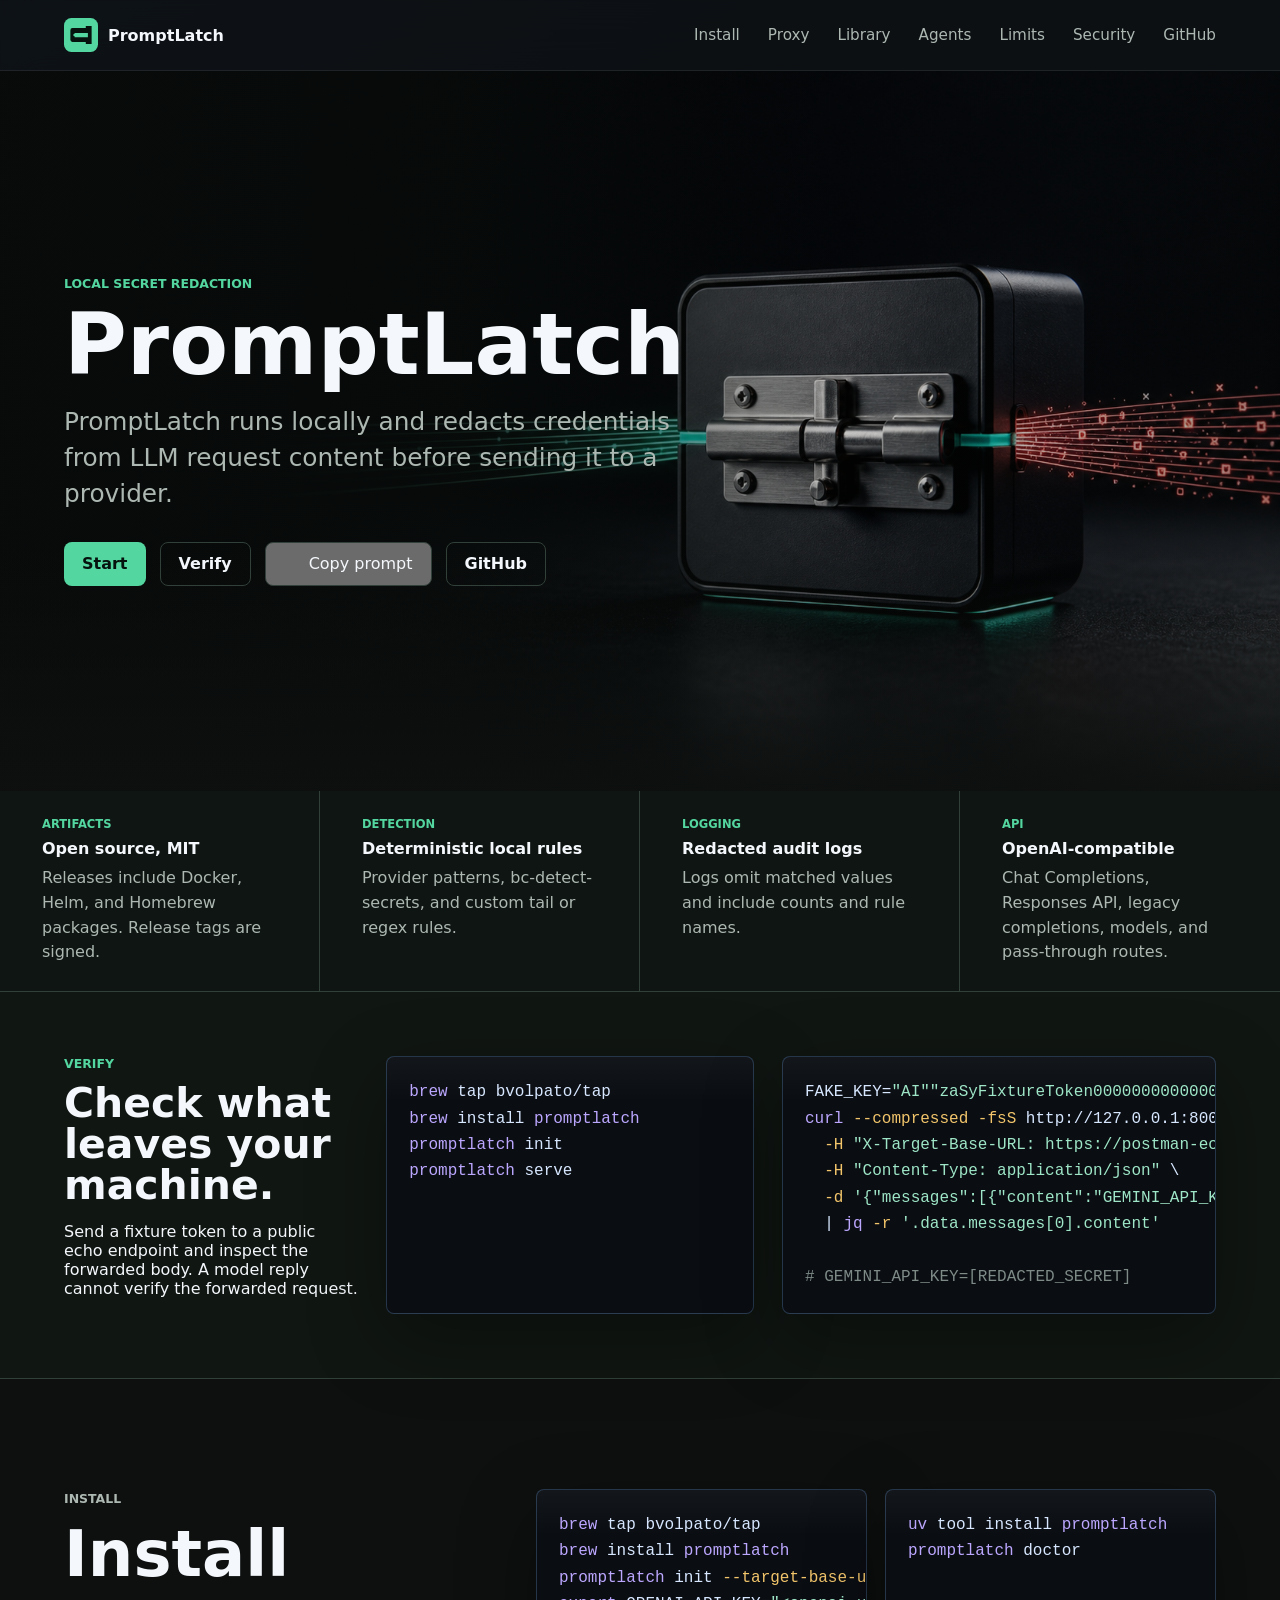
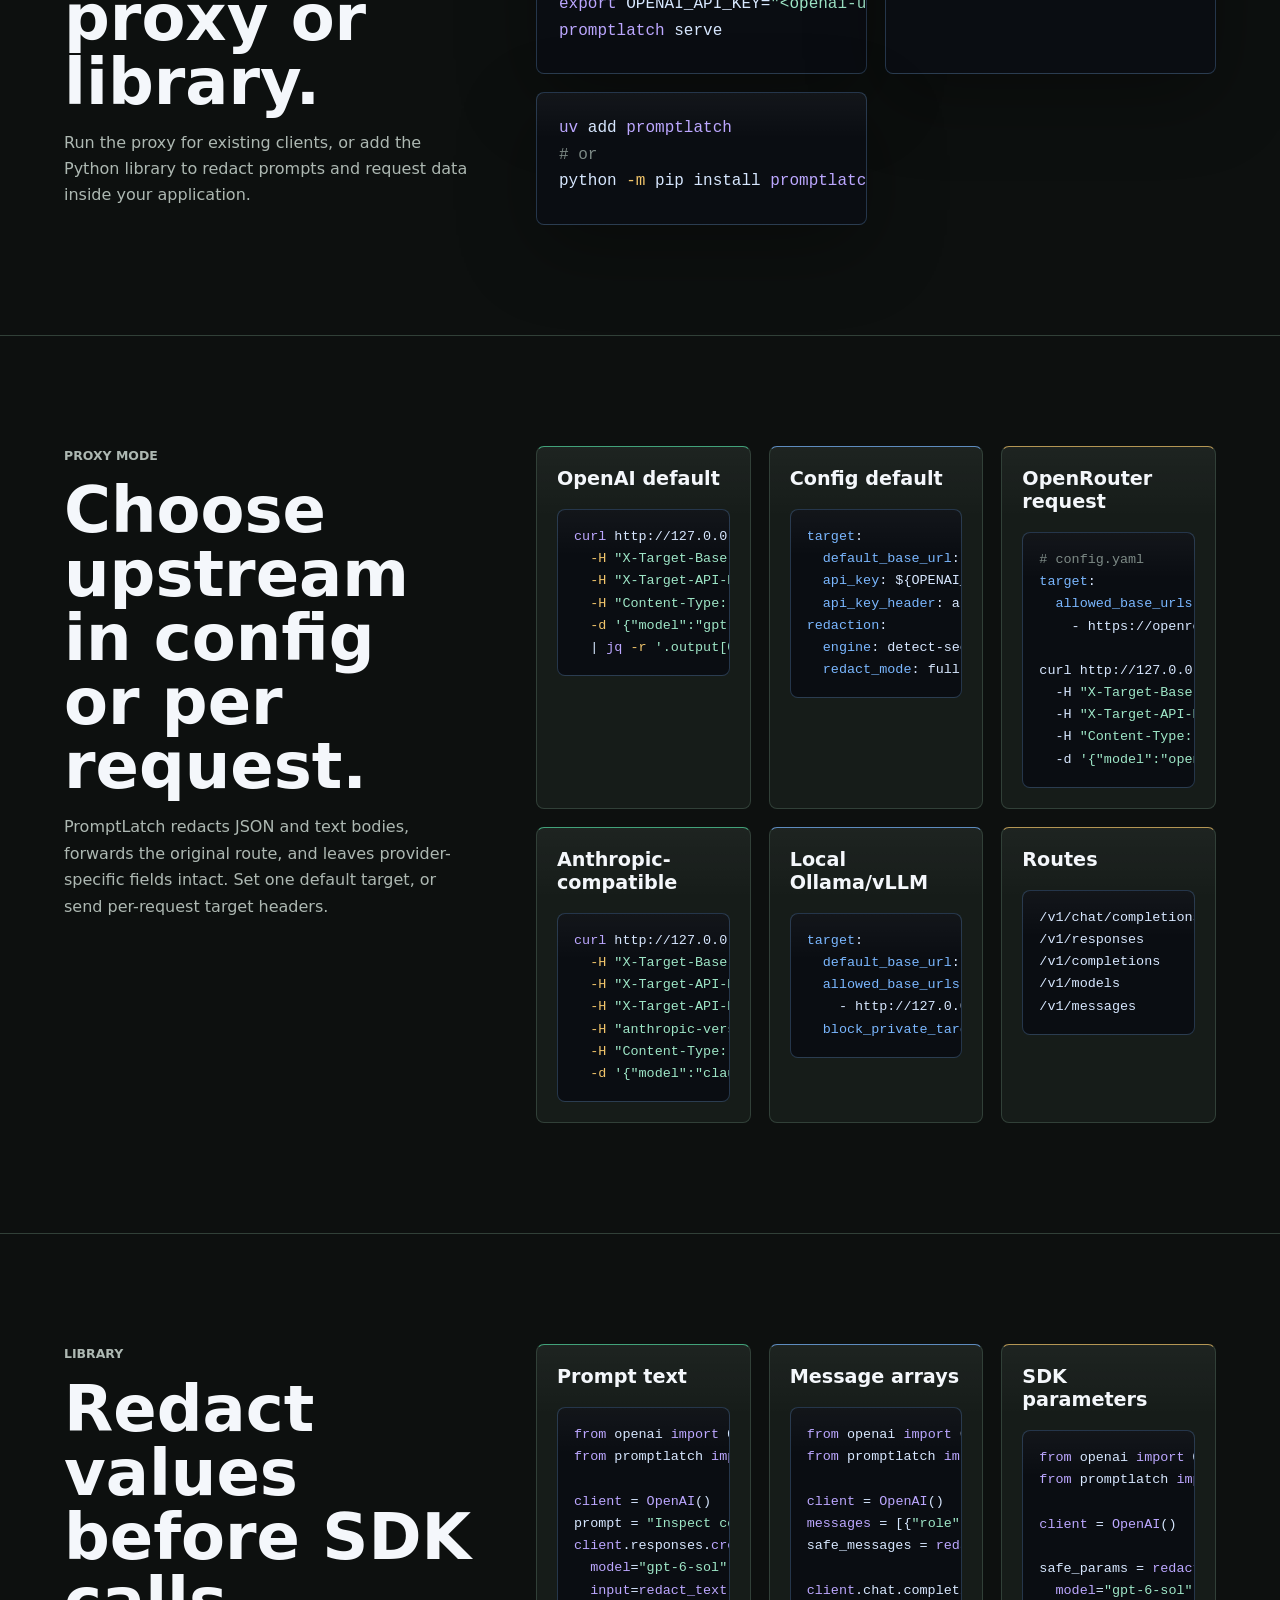
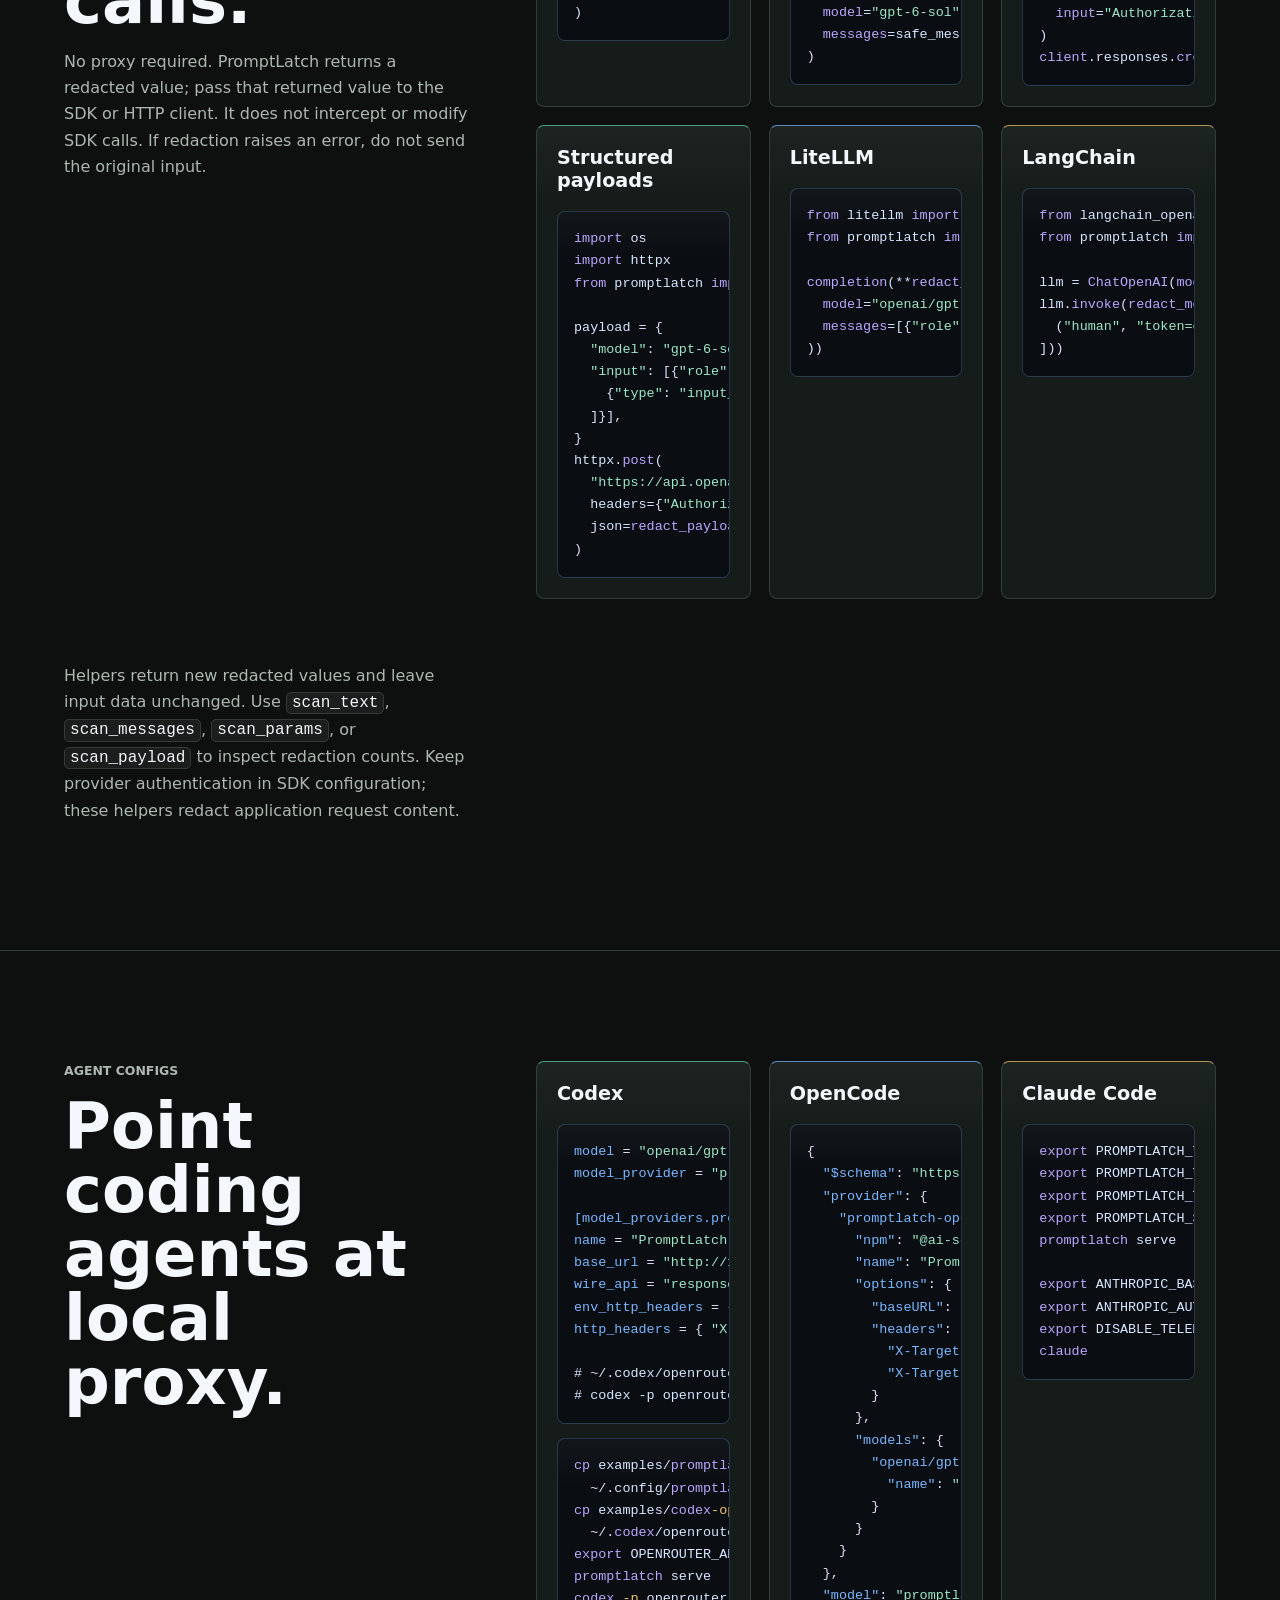
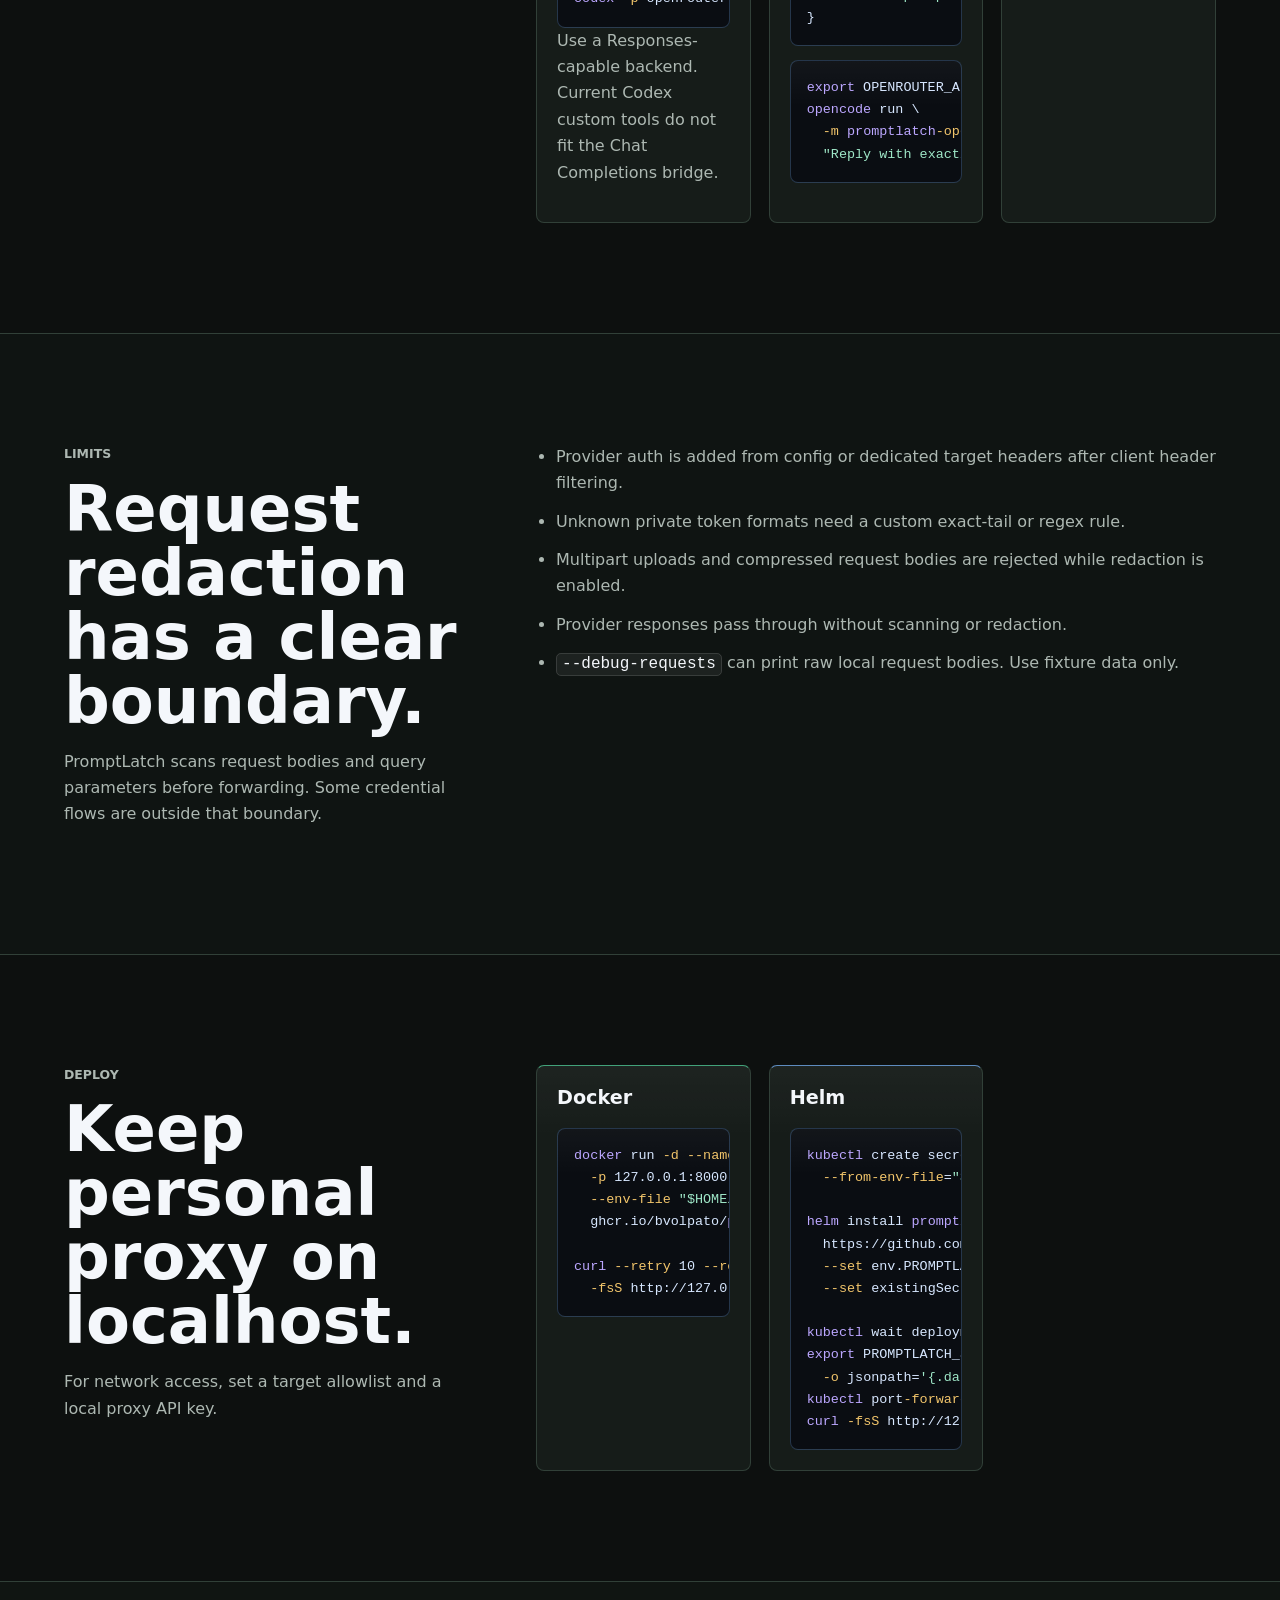
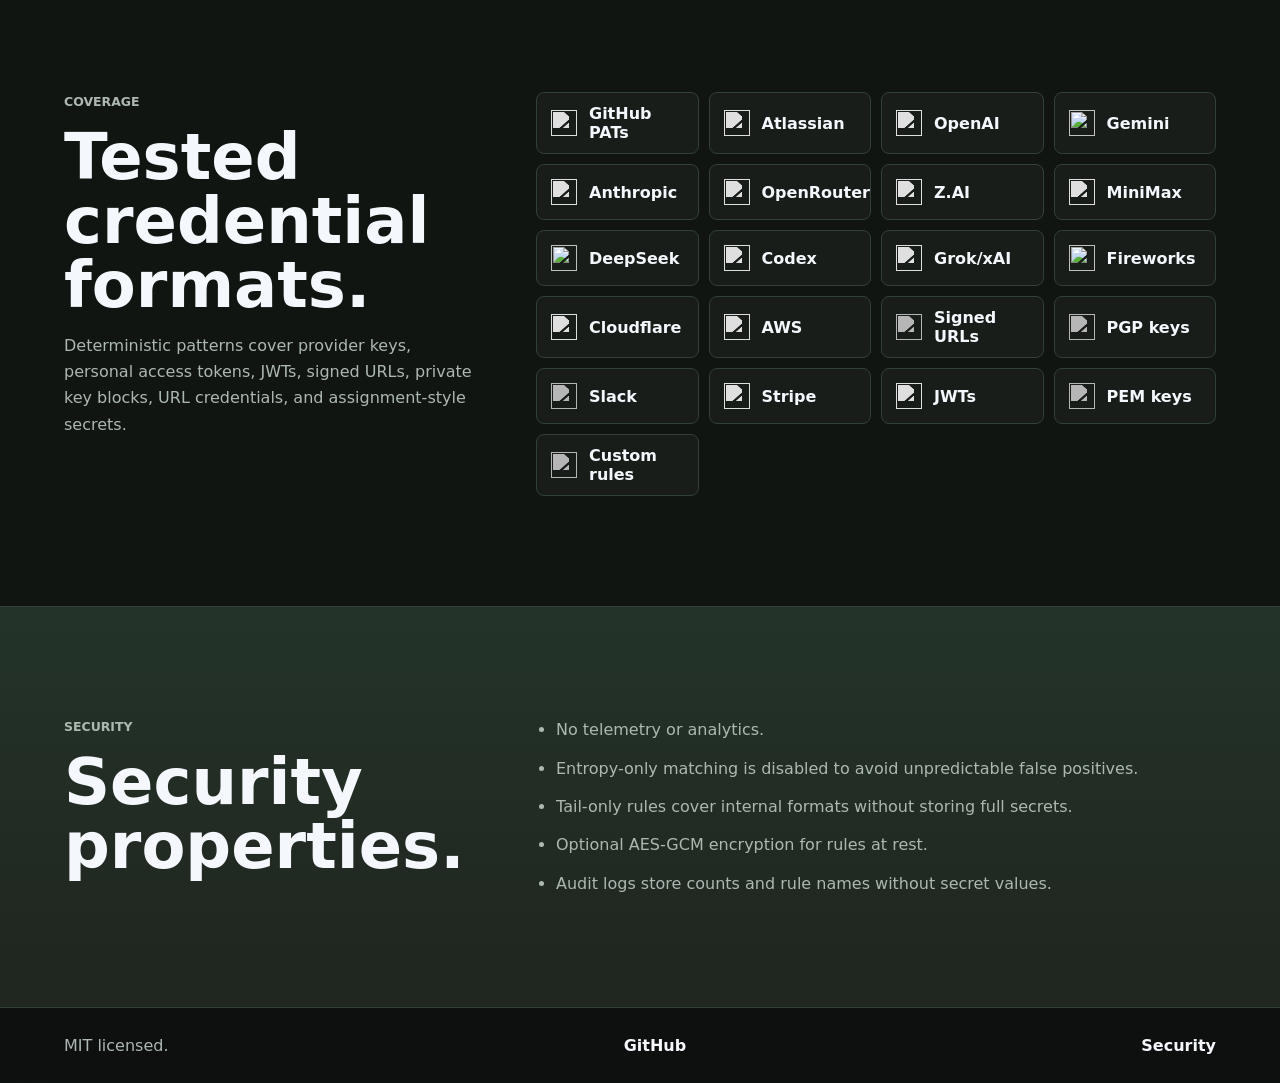
==== site/index.html @ 2602dc9d "[release] ship compression and offline pricing in 0.2.11 Compress redacted JSON uploads and retain b" ====
<!doctype html>
<html lang="en">
  <head>
    <meta charset="utf-8" />
    <meta name="viewport" content="width=device-width, initial-scale=1" />
    <title>PromptLatch</title>
    <meta
      name="description"
      content="Open-source local proxy and Python library for redacting secrets before LLM requests leave your machine."
    />
    <meta property="og:title" content="PromptLatch" />
    <meta
      property="og:description"
      content="Redact keys, tokens, private keys, signed URLs, and custom rules before requests reach LLM providers."
    />
    <meta property="og:image" content="https://bvolpato.github.io/promptlatch/hero.png" />
    <meta name="twitter:card" content="summary_large_image" />
    <meta name="twitter:image" content="https://bvolpato.github.io/promptlatch/hero.png" />
    <link rel="icon" href="./favicon.svg" type="image/svg+xml" />
    <link rel="stylesheet" href="./styles.css" />
    <script src="./highlight.js" defer></script>
    <script src="./prompt.js" defer></script>
  </head>
  <body>
    <header class="site-header">
      <a class="brand" href="#top" aria-label="PromptLatch home">
        <img class="brand-mark" src="./favicon.svg" alt="" />
        <span>PromptLatch</span>
      </a>
      <nav aria-label="Primary">
        <a href="#install">Install</a>
        <a href="#proxy">Proxy</a>
        <a href="#library">Library</a>
        <a href="#agents">Agents</a>
        <a href="#limits">Limits</a>
        <a href="#security">Security</a>
        <a href="https://github.com/bvolpato/promptlatch">GitHub</a>
      </nav>
    </header>

    <main id="top">
      <section class="hero">
        <div class="hero-copy">
          <p class="eyebrow">Local secret redaction</p>
          <h1>PromptLatch</h1>
          <p class="lede">
            PromptLatch runs locally and redacts credentials from LLM request content
            before sending it to a provider.
          </p>
          <div class="actions">
            <a class="button primary" href="#install">Start</a>
            <a class="button secondary" href="#verify">Verify</a>
            <button
              id="copy-prompt"
              class="button secondary copy-button"
              type="button"
              data-prompt-url="./PROMPT.md"
              aria-describedby="copy-prompt-status"
            >
              <img class="button-icon" src="./icons/copy.svg" alt="" />
              <span id="copy-prompt-label">Copy prompt</span>
            </button>
            <a class="button secondary" href="https://github.com/bvolpato/promptlatch">GitHub</a>
            <span id="copy-prompt-status" class="sr-only" aria-live="polite"></span>
          </div>
        </div>
      </section>

      <section class="proof" aria-label="Open source project facts">
        <div>
          <span>Artifacts</span>
          <strong>Open source, MIT</strong>
          <p>Releases include Docker, Helm, and Homebrew packages. Release tags are signed.</p>
        </div>
        <div>
          <span>Detection</span>
          <strong>Deterministic local rules</strong>
          <p>Provider patterns, bc-detect-secrets, and custom tail or regex rules.</p>
        </div>
        <div>
          <span>Logging</span>
          <strong>Redacted audit logs</strong>
          <p>Logs omit matched values and include counts and rule names.</p>
        </div>
        <div>
          <span>API</span>
          <strong>OpenAI-compatible</strong>
          <p>Chat Completions, Responses API, legacy completions, models, and pass-through routes.</p>
        </div>
      </section>

      <section id="verify" class="quickstart" aria-label="Redaction verification">
        <div>
          <p class="eyebrow">Verify</p>
          <h2>Check what leaves your machine.</h2>
          <p>
            Send a fixture token to a public echo endpoint and inspect the forwarded
            body. A model reply cannot verify the forwarded request.
          </p>
        </div>
        <pre><code>brew tap bvolpato/tap
brew install promptlatch
promptlatch init
promptlatch serve</code></pre>
        <pre><code>FAKE_KEY="AI""zaSyFixtureToken000000000000000000000"
curl --compressed -fsS http://127.0.0.1:8000/post \
  -H "X-Target-Base-URL: https://postman-echo.com" \
  -H "Content-Type: application/json" \
  -d '{"messages":[{"content":"GEMINI_API_KEY='"$FAKE_KEY"'"}]}' \
  | jq -r '.data.messages[0].content'

# GEMINI_API_KEY=[REDACTED_SECRET]</code></pre>
      </section>

      <section id="install" class="section">
        <div class="section-copy">
          <p class="eyebrow">Install</p>
          <h2>Install proxy or library.</h2>
          <p>
            Run the proxy for existing clients, or add the Python library to redact
            prompts and request data inside your application.
          </p>
        </div>
        <div class="code-grid">
          <pre><code>brew tap bvolpato/tap
brew install promptlatch
promptlatch init --target-base-url https://api.openai.com/v1
export OPENAI_API_KEY="&lt;openai-upstream-key&gt;"
promptlatch serve</code></pre>
          <pre><code>uv tool install promptlatch
promptlatch doctor</code></pre>
          <pre><code>uv add promptlatch
# or
python -m pip install promptlatch</code></pre>
        </div>
      </section>

      <section id="proxy" class="section">
        <div class="section-copy">
          <p class="eyebrow">Proxy mode</p>
          <h2>Choose upstream in config or per request.</h2>
          <p>
            PromptLatch redacts JSON and text bodies, forwards the original route, and
            leaves provider-specific fields intact. Set one default target, or send
            per-request target headers.
          </p>
        </div>
        <div class="agent-grid">
          <article>
            <h3>OpenAI default</h3>
            <pre><code>curl http://127.0.0.1:8000/v1/responses \
  -H "X-Target-Base-URL: https://api.openai.com/v1" \
  -H "X-Target-API-Key: $OPENAI_API_KEY" \
  -H "Content-Type: application/json" \
  -d '{"model":"gpt-6-sol","input":"Reply exactly: ok"}' \
  | jq -r '.output[0].content[0].text'</code></pre>
          </article>
          <article>
            <h3>Config default</h3>
            <pre><code>target:
  default_base_url: https://api.openai.com/v1
  api_key: ${OPENAI_API_KEY}
  api_key_header: authorization
redaction:
  engine: detect-secrets
  redact_mode: full</code></pre>
          </article>
          <article>
            <h3>OpenRouter request</h3>
            <pre><code># config.yaml
target:
  allowed_base_urls:
    - https://openrouter.ai/api/v1

curl http://127.0.0.1:8000/v1/responses \
  -H "X-Target-Base-URL: https://openrouter.ai/api/v1" \
  -H "X-Target-API-Key: $OPENROUTER_API_KEY" \
  -H "Content-Type: application/json" \
  -d '{"model":"openai/gpt-oss-120b","input":"Reply exactly: ok"}'</code></pre>
          </article>
          <article>
            <h3>Anthropic-compatible</h3>
            <pre><code>curl http://127.0.0.1:8000/v1/messages \
  -H "X-Target-Base-URL: https://api.anthropic.com" \
  -H "X-Target-API-Key: $ANTHROPIC_API_KEY" \
  -H "X-Target-API-Key-Header: x-api-key" \
  -H "anthropic-version: 2023-06-01" \
  -H "Content-Type: application/json" \
  -d '{"model":"claude-opus-4-8","max_tokens":64,"messages":[{"role":"user","content":"Reply exactly: ok"}]}'</code></pre>
          </article>
          <article>
            <h3>Local Ollama/vLLM</h3>
            <pre><code>target:
  default_base_url: http://127.0.0.1:11434/v1
  allowed_base_urls:
    - http://127.0.0.1:11434/v1
  block_private_targets: false</code></pre>
          </article>
          <article>
            <h3>Routes</h3>
            <pre><code>/v1/chat/completions
/v1/responses
/v1/completions
/v1/models
/v1/messages</code></pre>
          </article>
        </div>
      </section>

      <section id="library" class="section">
        <div class="section-copy">
          <p class="eyebrow">Library</p>
          <h2>Redact values before SDK calls.</h2>
          <p>
            No proxy required. PromptLatch returns a redacted value; pass that returned
            value to the SDK or HTTP client. It does not intercept or modify SDK calls.
            If redaction raises an error, do not send the original input.
          </p>
        </div>
        <div class="agent-grid">
          <article>
            <h3>Prompt text</h3>
            <pre><code>from openai import OpenAI
from promptlatch import redact_text

client = OpenAI()
prompt = "Inspect config: OPENAI_API_KEY=example-secret-value-123456"
client.responses.create(
  model="gpt-6-sol",
  input=redact_text(prompt),
)</code></pre>
          </article>
          <article>
            <h3>Message arrays</h3>
            <pre><code>from openai import OpenAI
from promptlatch import redact_messages

client = OpenAI()
messages = [{"role": "user", "content": "GITHUB_TOKEN=example-token-value-123456"}]
safe_messages = redact_messages(messages)

client.chat.completions.create(
  model="gpt-6-sol",
  messages=safe_messages,
)</code></pre>
          </article>
          <article>
            <h3>SDK parameters</h3>
            <pre><code>from openai import OpenAI
from promptlatch import redact_params

client = OpenAI()

safe_params = redact_params(
  model="gpt-6-sol",
  input="Authorization: Bearer FixtureToken000000000000000000000",
)
client.responses.create(**safe_params)</code></pre>
          </article>
          <article>
            <h3>Structured payloads</h3>
            <pre><code>import os
import httpx
from promptlatch import redact_payload

payload = {
  "model": "gpt-6-sol",
  "input": [{"role": "user", "content": [
    {"type": "input_text", "text": "OPENAI_API_KEY=example-secret-value-123456"}
  ]}],
}
httpx.post(
  "https://api.openai.com/v1/responses",
  headers={"Authorization": f"Bearer {os.environ['OPENAI_API_KEY']}"},
  json=redact_payload(payload),
)</code></pre>
          </article>
          <article>
            <h3>LiteLLM</h3>
            <pre><code>from litellm import completion
from promptlatch import redact_params

completion(**redact_params(
  model="openai/gpt-6-sol",
  messages=[{"role": "user", "content": "GEMINI_API_KEY=example-key-value-123456"}],
))</code></pre>
          </article>
          <article>
            <h3>LangChain</h3>
            <pre><code>from langchain_openai import ChatOpenAI
from promptlatch import redact_messages

llm = ChatOpenAI(model="gpt-6-sol")
llm.invoke(redact_messages([
  ("human", "token=example-token-value-123456"),
]))</code></pre>
          </article>
        </div>
        <p class="section-copy">
          Helpers return new redacted values and leave input data unchanged. Use
          <code>scan_text</code>, <code>scan_messages</code>, <code>scan_params</code>,
          or <code>scan_payload</code> to inspect redaction counts. Keep provider
          authentication in SDK configuration; these helpers redact application
          request content.
        </p>
      </section>

      <section id="agents" class="section">
        <div class="section-copy">
          <p class="eyebrow">Agent configs</p>
          <h2>Point coding agents at local proxy.</h2>
        </div>
        <div class="agent-grid">
          <article>
            <h3>Codex</h3>
            <pre><code>model = "openai/gpt-oss-120b"
model_provider = "promptlatch-openrouter"

[model_providers.promptlatch-openrouter]
name = "PromptLatch OpenRouter"
base_url = "http://127.0.0.1:8000/v1"
wire_api = "responses"
env_http_headers = { "X-Target-API-Key" = "OPENROUTER_API_KEY" }
http_headers = { "X-Target-Base-URL" = "https://openrouter.ai/api/v1" }

# ~/.codex/openrouter-promptlatch.config.toml
# codex -p openrouter-promptlatch</code></pre>
            <pre><code>cp examples/promptlatch-openrouter.config.yaml \
  ~/.config/promptlatch/config.yaml
cp examples/codex-openrouter-promptlatch.config.toml \
  ~/.codex/openrouter-promptlatch.config.toml
export OPENROUTER_API_KEY="&lt;openrouter-upstream-key&gt;"
promptlatch serve
codex -p openrouter-promptlatch</code></pre>
            <p>Use a Responses-capable backend. Current Codex custom tools do not fit the Chat Completions bridge.</p>
          </article>
          <article>
            <h3>OpenCode</h3>
            <pre><code>{
  "$schema": "https://opencode.ai/config.json",
  "provider": {
    "promptlatch-openrouter": {
      "npm": "@ai-sdk/openai-compatible",
      "name": "PromptLatch OpenRouter",
      "options": {
        "baseURL": "http://127.0.0.1:8000/v1",
        "headers": {
          "X-Target-Base-URL": "https://openrouter.ai/api/v1",
          "X-Target-API-Key": "{env:OPENROUTER_API_KEY}"
        }
      },
      "models": {
        "openai/gpt-oss-120b": {
          "name": "gpt-oss via PromptLatch"
        }
      }
    }
  },
  "model": "promptlatch-openrouter/openai/gpt-oss-120b"
}</code></pre>
            <pre><code>export OPENROUTER_API_KEY="&lt;openrouter-upstream-key&gt;"
opencode run \
  -m promptlatch-openrouter/openai/gpt-oss-120b \
  "Reply with exactly: promptlatch-opencode-ok"</code></pre>
          </article>
          <article>
            <h3>Claude Code</h3>
            <pre><code>export PROMPTLATCH_TARGET_BASE_URL="https://api.anthropic.com"
export PROMPTLATCH_TARGET_API_KEY="$ANTHROPIC_UPSTREAM_API_KEY"
export PROMPTLATCH_TARGET_API_KEY_HEADER="x-api-key"
export PROMPTLATCH_SERVER_API_KEY="&lt;local-proxy-key&gt;"
promptlatch serve

export ANTHROPIC_BASE_URL="http://127.0.0.1:8000"
export ANTHROPIC_AUTH_TOKEN="$PROMPTLATCH_SERVER_API_KEY"
export DISABLE_TELEMETRY=1
claude</code></pre>
          </article>
        </div>
      </section>

      <section id="limits" class="section limits">
        <div class="section-copy">
          <p class="eyebrow">Limits</p>
          <h2>Request redaction has a clear boundary.</h2>
          <p>
            PromptLatch scans request bodies and query parameters before forwarding.
            Some credential flows are outside that boundary.
          </p>
        </div>
        <ul>
          <li>Provider auth is added from config or dedicated target headers after client header filtering.</li>
          <li>Unknown private token formats need a custom exact-tail or regex rule.</li>
          <li>Multipart uploads and compressed request bodies are rejected while redaction is enabled.</li>
          <li>Provider responses pass through without scanning or redaction.</li>
          <li><code>--debug-requests</code> can print raw local request bodies. Use fixture data only.</li>
        </ul>
      </section>

      <section id="deploy" class="section">
        <div class="section-copy">
          <p class="eyebrow">Deploy</p>
          <h2>Keep personal proxy on localhost.</h2>
          <p>
            For network access, set a target allowlist and a local proxy API key.
          </p>
        </div>
        <div class="agent-grid">
          <article>
            <h3>Docker</h3>
            <pre><code>docker run -d --name promptlatch --rm \
  -p 127.0.0.1:8000:8000 \
  --env-file "$HOME/.config/promptlatch/provider.env" \
  ghcr.io/bvolpato/promptlatch:0.2.11

curl --retry 10 --retry-connrefused --retry-delay 1 \
  -fsS http://127.0.0.1:8000/healthz</code></pre>
          </article>
          <article>
            <h3>Helm</h3>
            <pre><code>kubectl create secret generic promptlatch-env \
  --from-env-file="$HOME/.config/promptlatch/kubernetes.env"

helm install promptlatch \
  https://github.com/bvolpato/promptlatch/releases/download/v0.2.11/promptlatch-0.2.11.tgz \
  --set env.PROMPTLATCH_TARGET_DEFAULT_BASE_URL=https://api.openai.com/v1 \
  --set existingSecret=promptlatch-env

kubectl wait deployment/promptlatch --for=condition=Available --timeout=90s
export PROMPTLATCH_SERVER_API_KEY="$(kubectl get secret promptlatch-env \
  -o jsonpath='{.data.PROMPTLATCH_SERVER_API_KEY}' | base64 --decode)"
kubectl port-forward svc/promptlatch 8000:8000
curl -fsS http://127.0.0.1:8000/healthz</code></pre>
          </article>
        </div>
      </section>

      <section class="coverage section">
        <div>
          <p class="eyebrow">Coverage</p>
          <h2>Tested credential formats.</h2>
          <p>
            Deterministic patterns cover provider keys, personal access tokens, JWTs,
            signed URLs, private key blocks, URL credentials, and assignment-style secrets.
          </p>
        </div>
        <div class="token-grid" aria-label="Covered secret families">
          <span><img class="coverage-icon mono" src="./icons/github.svg" alt="" loading="lazy" />GitHub PATs</span>
          <span><img class="coverage-icon mono" src="./icons/atlassian.svg" alt="" loading="lazy" />Atlassian</span>
          <span><img class="coverage-icon mono" src="./icons/openai.svg" alt="" loading="lazy" />OpenAI</span>
          <span><img class="coverage-icon" src="./icons/gemini.svg" alt="" loading="lazy" />Gemini</span>
          <span><img class="coverage-icon mono" src="./icons/anthropic.svg" alt="" loading="lazy" />Anthropic</span>
          <span><img class="coverage-icon mono" src="./icons/openrouter.svg" alt="" loading="lazy" />OpenRouter</span>
          <span><img class="coverage-icon mono" src="./icons/zai.svg" alt="" loading="lazy" />Z.AI</span>
          <span><img class="coverage-icon mono" src="./icons/minimax.svg" alt="" loading="lazy" />MiniMax</span>
          <span><img class="coverage-icon" src="./icons/deepseek.svg" alt="" loading="lazy" />DeepSeek</span>
          <span><img class="coverage-icon mono" src="./icons/codex.svg" alt="" loading="lazy" />Codex</span>
          <span><img class="coverage-icon mono" src="./icons/xai.svg" alt="" loading="lazy" />Grok/xAI</span>
          <span><img class="coverage-icon" src="./icons/fireworks.svg" alt="" loading="lazy" />Fireworks</span>
          <span><img class="coverage-icon mono" src="./icons/cloudflare.svg" alt="" loading="lazy" />Cloudflare</span>
          <span><img class="coverage-icon mono" src="./icons/aws.svg" alt="" loading="lazy" />AWS</span>
          <span><img class="coverage-icon mono generic" src="./icons/link-2.svg" alt="" loading="lazy" />Signed URLs</span>
          <span><img class="coverage-icon mono generic" src="./icons/key-round.svg" alt="" loading="lazy" />PGP keys</span>
          <span><img class="coverage-icon mono generic" src="./icons/hash.svg" alt="" loading="lazy" />Slack</span>
          <span><img class="coverage-icon mono" src="./icons/stripe.svg" alt="" loading="lazy" />Stripe</span>
          <span><img class="coverage-icon mono" src="./icons/jwt.svg" alt="" loading="lazy" />JWTs</span>
          <span><img class="coverage-icon mono generic" src="./icons/file-key-2.svg" alt="" loading="lazy" />PEM keys</span>
          <span><img class="coverage-icon mono generic" src="./icons/regex.svg" alt="" loading="lazy" />Custom rules</span>
        </div>
      </section>

      <section id="security" class="section security">
        <div>
          <p class="eyebrow">Security</p>
          <h2>Security properties.</h2>
        </div>
        <ul>
          <li>No telemetry or analytics.</li>
          <li>Entropy-only matching is disabled to avoid unpredictable false positives.</li>
          <li>Tail-only rules cover internal formats without storing full secrets.</li>
          <li>Optional AES-GCM encryption for rules at rest.</li>
          <li>Audit logs store counts and rule names without secret values.</li>
        </ul>
      </section>
    </main>

    <footer>
      <span>MIT licensed.</span>
      <a href="https://github.com/bvolpato/promptlatch">GitHub</a>
      <a href="https://github.com/bvolpato/promptlatch/blob/main/SECURITY.md">Security</a>
    </footer>
  </body>
</html>
---- site/styles.css ----
:root {
  color-scheme: dark;
  --bg: #0d100f;
  --panel: #161c19;
  --panel-2: #202720;
  --text: #f4f7fb;
  --muted: #adb8b2;
  --line: #314038;
  --green: #54d6a0;
  --blue: #7ab7ff;
  --gold: #f2c56b;
  --red: #f17878;
  --violet: #bca7ff;
  font-family:
    Inter, ui-sans-serif, system-ui, -apple-system, BlinkMacSystemFont, "Segoe UI", sans-serif;
}

* {
  box-sizing: border-box;
}

html {
  background: var(--bg);
  color: var(--text);
  scroll-behavior: smooth;
}

body {
  margin: 0;
  min-width: 320px;
  background:
    linear-gradient(180deg, rgba(84, 214, 160, 0.06), transparent 24rem),
    linear-gradient(135deg, rgba(122, 183, 255, 0.08), transparent 36rem),
    var(--bg);
}

a {
  color: inherit;
  text-decoration: none;
}

code,
pre {
  font-family: "SFMono-Regular", Consolas, "Liberation Mono", monospace;
}

code:not(pre code) {
  border: 1px solid rgba(255, 255, 255, 0.12);
  border-radius: 5px;
  padding: 0.08rem 0.32rem;
  background: rgba(255, 255, 255, 0.06);
  color: var(--text);
}

a:focus-visible,
button:focus-visible {
  outline: 2px solid var(--blue);
  outline-offset: 4px;
}

.sr-only {
  position: absolute;
  width: 1px;
  height: 1px;
  overflow: hidden;
  clip: rect(0, 0, 0, 0);
  white-space: nowrap;
  clip-path: inset(50%);
}

.site-header {
  position: sticky;
  top: 0;
  z-index: 10;
  display: flex;
  align-items: center;
  justify-content: space-between;
  gap: 24px;
  padding: 18px clamp(20px, 5vw, 72px);
  border-bottom: 1px solid rgba(255, 255, 255, 0.08);
  background: rgba(12, 15, 20, 0.84);
  backdrop-filter: blur(18px);
}

.brand {
  display: inline-flex;
  align-items: center;
  gap: 10px;
  font-weight: 800;
}

.brand-mark {
  width: 34px;
  height: 34px;
  flex: none;
}

nav {
  display: flex;
  flex-wrap: wrap;
  gap: clamp(12px, 3vw, 28px);
  color: var(--muted);
  font-size: 0.95rem;
}

nav a:hover {
  color: var(--text);
}

nav a,
.button,
article {
  transition:
    border-color 160ms ease,
    color 160ms ease,
    transform 160ms ease,
    background 160ms ease;
}

.hero {
  position: relative;
  isolation: isolate;
  overflow: hidden;
  min-height: clamp(620px, calc(88vh - 72px), 780px);
  display: flex;
  align-items: center;
  padding: clamp(36px, 7vw, 84px) clamp(20px, 5vw, 72px);
  background:
    linear-gradient(90deg, rgba(8, 11, 10, 0.96) 0%, rgba(8, 11, 10, 0.86) 36%, rgba(8, 11, 10, 0.18) 66%, rgba(8, 11, 10, 0.38) 100%),
    url("./hero.png") center right / cover no-repeat,
    var(--bg);
}

.hero::after {
  position: absolute;
  inset: auto 0 0;
  z-index: -1;
  height: 34%;
  content: "";
  background: linear-gradient(180deg, transparent, rgba(13, 16, 15, 0.94));
}

.hero-copy {
  position: relative;
  z-index: 1;
  max-width: 720px;
  min-width: 0;
}

.eyebrow {
  margin: 0 0 12px;
  color: var(--green);
  font-size: 0.78rem;
  font-weight: 800;
  letter-spacing: 0;
  text-transform: uppercase;
}

h1,
h2,
h3,
p {
  margin-top: 0;
}

h1 {
  margin-bottom: 18px;
  font-size: clamp(3.4rem, 6.7vw, 5.6rem);
  line-height: 0.96;
  letter-spacing: 0;
}

h2 {
  margin-bottom: 16px;
  font-size: clamp(2rem, 5vw, 4.4rem);
  line-height: 1;
  letter-spacing: 0;
}

h3 {
  font-size: 1.2rem;
}

.lede {
  max-width: 620px;
  color: var(--muted);
  font-size: clamp(1.15rem, 2.3vw, 1.55rem);
  line-height: 1.45;
}

.actions {
  display: flex;
  flex-wrap: wrap;
  gap: 14px;
  margin-top: 30px;
}

.button {
  display: inline-flex;
  align-items: center;
  justify-content: center;
  min-height: 44px;
  padding: 0 18px;
  border-radius: 8px;
  font-weight: 800;
}

button.button {
  font: inherit;
  cursor: pointer;
}

.button-icon {
  width: 17px;
  height: 17px;
  margin-right: 8px;
  filter: brightness(0) invert(1);
}

.copy-button {
  min-width: 148px;
}

.copy-button:disabled {
  cursor: wait;
  opacity: 0.72;
}

.primary {
  background: var(--green);
  color: #06120d;
}

.secondary {
  border: 1px solid var(--line);
  color: var(--text);
}

.button:hover {
  transform: translateY(-1px);
}

.secondary:hover {
  border-color: rgba(122, 183, 255, 0.66);
  background: rgba(122, 183, 255, 0.08);
}

pre {
  min-width: 0;
  overflow: hidden;
  border: 1px solid rgba(122, 183, 255, 0.24);
  border-radius: 8px;
  background:
    linear-gradient(180deg, rgba(255, 255, 255, 0.035), transparent 46px),
    #0a0d12;
  box-shadow: 0 24px 80px rgba(0, 0, 0, 0.32);
}

pre {
  margin: 0;
  padding: 22px;
  overflow-x: auto;
  color: #d7e7ff;
  line-height: 1.65;
  white-space: pre;
}

pre code {
  display: block;
  min-width: max-content;
}

.tok-comment {
  color: #7d8a86;
}

.tok-string {
  color: #9ee6c7;
}

.tok-key,
.tok-section {
  color: #7ab7ff;
}

.tok-keyword,
.tok-call {
  color: #bca7ff;
}

.tok-variable,
.tok-flag {
  color: #f2c56b;
}

.tok-number,
.tok-literal {
  color: #f17878;
}

.section p,
li {
  color: var(--muted);
  line-height: 1.65;
}

.proof {
  display: grid;
  grid-template-columns: repeat(4, 1fr);
  border-bottom: 1px solid var(--line);
  background: #0f1512;
}

.proof div {
  min-width: 0;
  padding: 26px clamp(20px, 4vw, 42px);
  border-right: 1px solid var(--line);
}

.proof div:last-child {
  border-right: 0;
}

.proof span,
.proof strong {
  display: block;
}

.proof span {
  margin-bottom: 8px;
  color: var(--green);
  font-size: 0.72rem;
  font-weight: 800;
  letter-spacing: 0;
  text-transform: uppercase;
}

.proof strong {
  margin-bottom: 8px;
  color: var(--text);
}

.proof p {
  margin-bottom: 0;
  color: var(--muted);
  line-height: 1.55;
}

.section {
  display: grid;
  grid-template-columns: minmax(260px, 0.75fr) minmax(0, 1.25fr);
  gap: clamp(24px, 5vw, 64px);
  padding: clamp(56px, 9vw, 110px) clamp(20px, 5vw, 72px);
  border-bottom: 1px solid var(--line);
}

.quickstart {
  display: grid;
  grid-template-columns: minmax(260px, 0.8fr) minmax(0, 1fr) minmax(0, 1.18fr);
  gap: clamp(18px, 3vw, 28px);
  align-items: stretch;
  padding: clamp(34px, 6vw, 64px) clamp(20px, 5vw, 72px);
  border-bottom: 1px solid var(--line);
  background: #101612;
}

.quickstart h2 {
  font-size: clamp(1.8rem, 3.2vw, 2.8rem);
}

.quickstart pre {
  align-self: stretch;
}

.section-copy {
  max-width: 560px;
}

.code-grid,
.agent-grid {
  display: grid;
  gap: 18px;
}

.code-grid {
  grid-template-columns: repeat(auto-fit, minmax(min(100%, 320px), 1fr));
}

.agent-grid {
  grid-template-columns: repeat(3, minmax(0, 1fr));
}

article {
  min-width: 0;
  padding: 20px;
  border: 1px solid var(--line);
  border-radius: 8px;
  background:
    linear-gradient(180deg, rgba(255, 255, 255, 0.035), transparent 70px),
    var(--panel);
}

article:hover {
  border-color: rgba(122, 183, 255, 0.44);
  transform: translateY(-1px);
}

article:nth-child(3n + 1) {
  border-top-color: rgba(84, 214, 160, 0.72);
}

article:nth-child(3n + 2) {
  border-top-color: rgba(122, 183, 255, 0.72);
}

article:nth-child(3n) {
  border-top-color: rgba(242, 197, 107, 0.72);
}

article pre {
  margin-top: 14px;
  padding: 16px;
  font-size: 0.84rem;
  box-shadow: none;
}

.security {
  align-items: start;
  background:
    linear-gradient(180deg, rgba(84, 214, 160, 0.07), transparent 22rem),
    var(--panel-2);
}

.limits {
  background: #0f1412;
}

.coverage {
  background: #101512;
}

.token-grid {
  display: grid;
  grid-template-columns: repeat(auto-fit, minmax(150px, 1fr));
  gap: 10px;
  align-self: start;
}

.token-grid span {
  display: flex;
  align-items: center;
  gap: 12px;
  min-width: 0;
  min-height: 56px;
  border: 1px solid var(--line);
  border-radius: 8px;
  padding: 11px 14px;
  background: rgba(255, 255, 255, 0.035);
  color: var(--text);
  font-weight: 700;
}

.coverage-icon {
  flex: 0 0 26px;
  width: 26px;
  height: 26px;
  object-fit: contain;
}

.coverage-icon.mono {
  filter: brightness(0) invert(1);
  opacity: 0.86;
}

.coverage-icon.generic {
  opacity: 0.68;
}

ul {
  margin: 0;
  padding-left: 20px;
}

li + li {
  margin-top: 12px;
}

footer {
  display: flex;
  justify-content: space-between;
  gap: 18px;
  padding: 28px clamp(20px, 5vw, 72px);
  color: var(--muted);
}

footer a {
  color: var(--text);
  font-weight: 700;
}

@media (max-width: 920px) {
  .site-header,
  footer {
    align-items: flex-start;
    flex-direction: column;
  }

  .hero,
  .section,
  .proof,
  .quickstart,
  .agent-grid {
    grid-template-columns: 1fr;
  }

  .hero {
    min-height: 76vh;
    background-position: 58% center;
  }

  .quickstart pre {
    align-self: auto;
  }

  .proof div {
    border-right: 0;
    border-bottom: 1px solid var(--line);
  }

  .proof div:last-child {
    border-bottom: 0;
  }
}

@media (max-width: 560px) {
  nav {
    width: 100%;
    justify-content: flex-start;
  }

  h1 {
    font-size: clamp(2.8rem, 12vw, 3rem);
  }

  pre {
    padding: 16px;
    font-size: 0.82rem;
  }

  .hero {
    min-height: 68vh;
    padding-top: 72px;
    background:
      linear-gradient(90deg, rgba(8, 11, 10, 0.96), rgba(8, 11, 10, 0.78)),
      url("./hero.png") 62% center / cover no-repeat,
      var(--bg);
  }

}
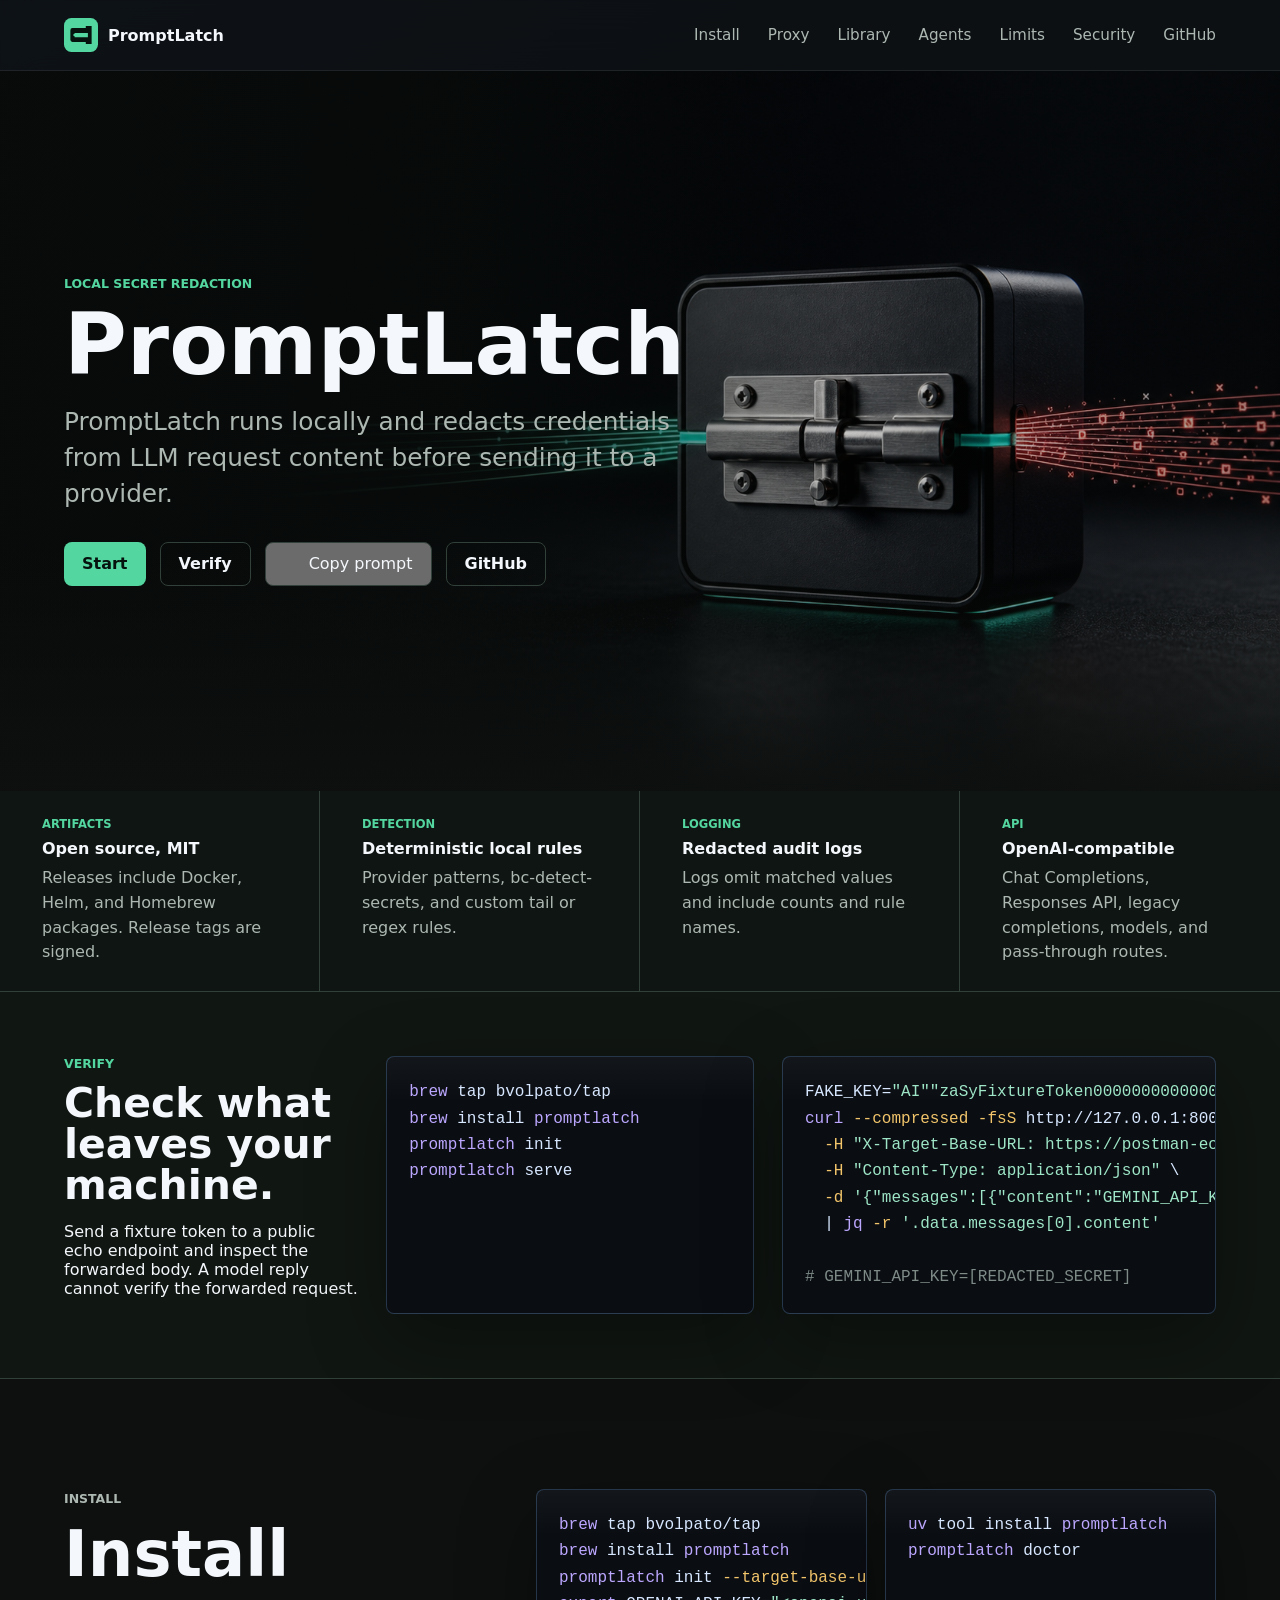
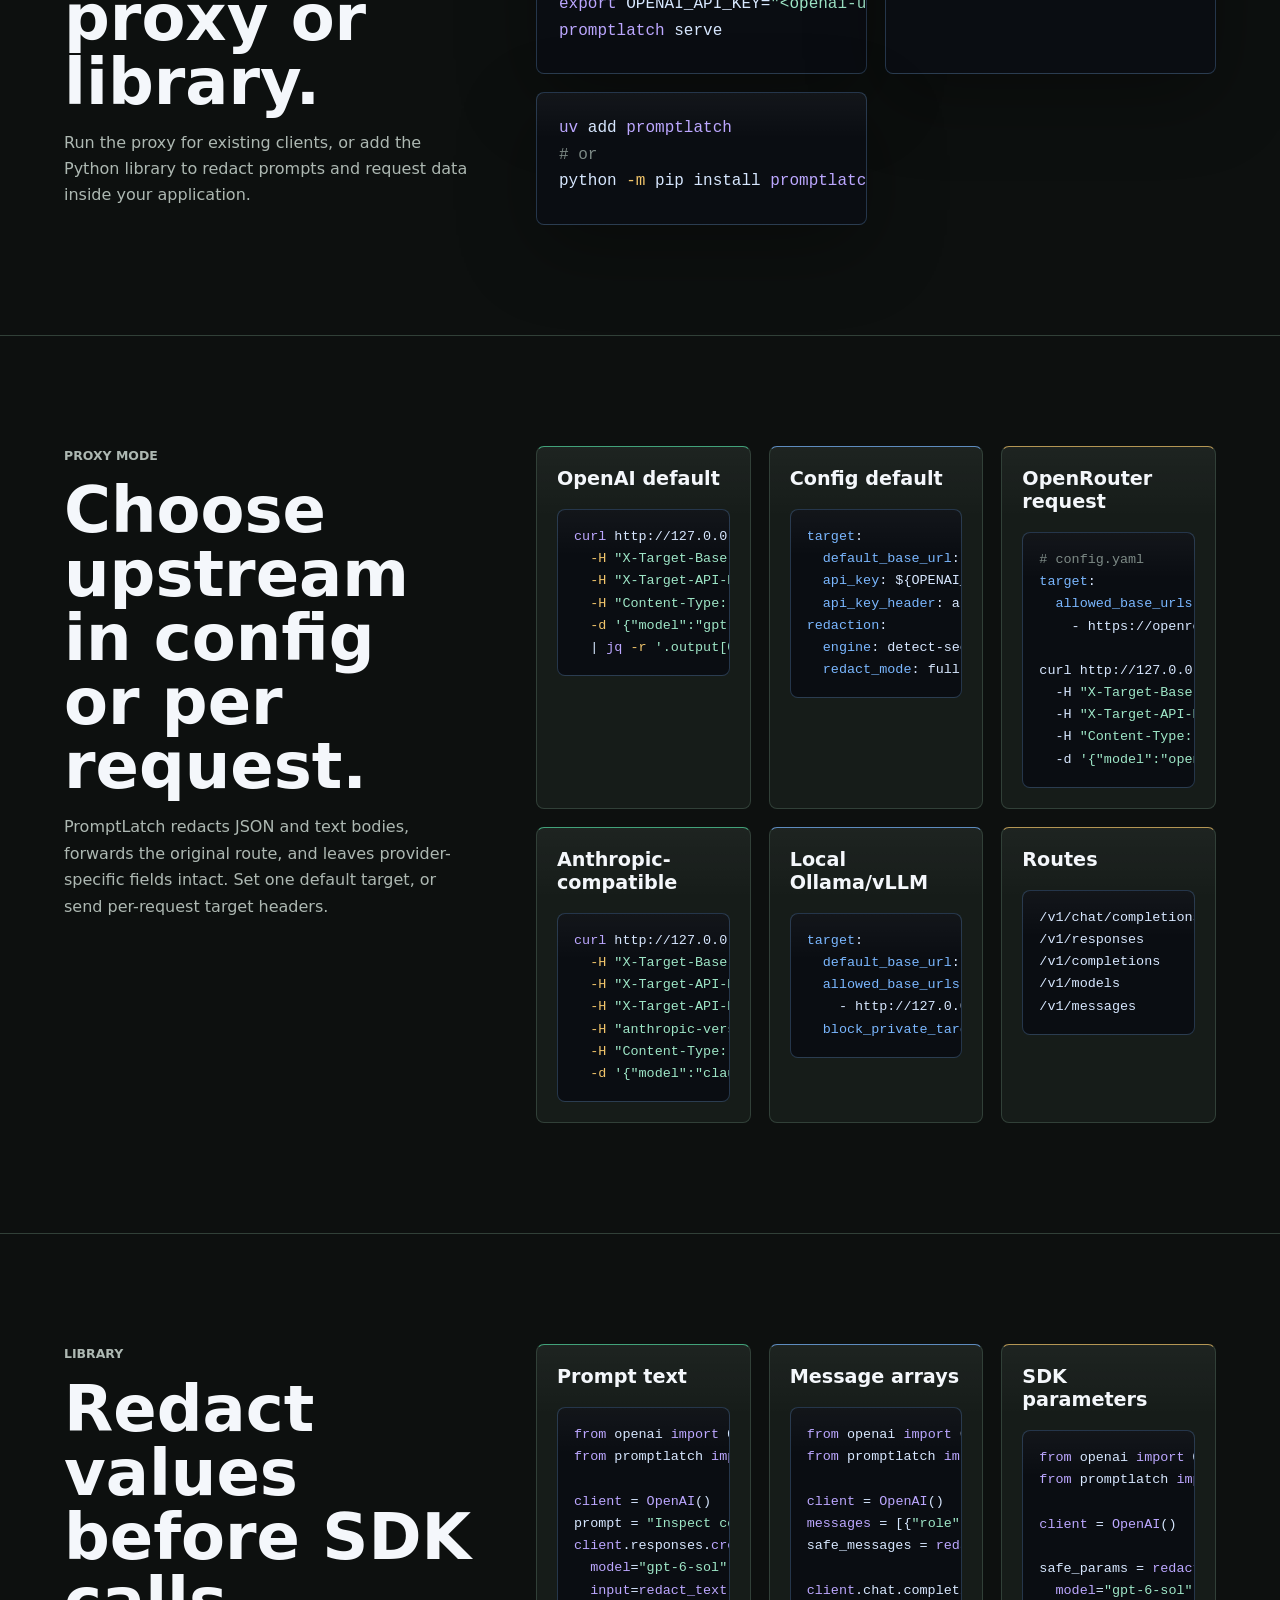
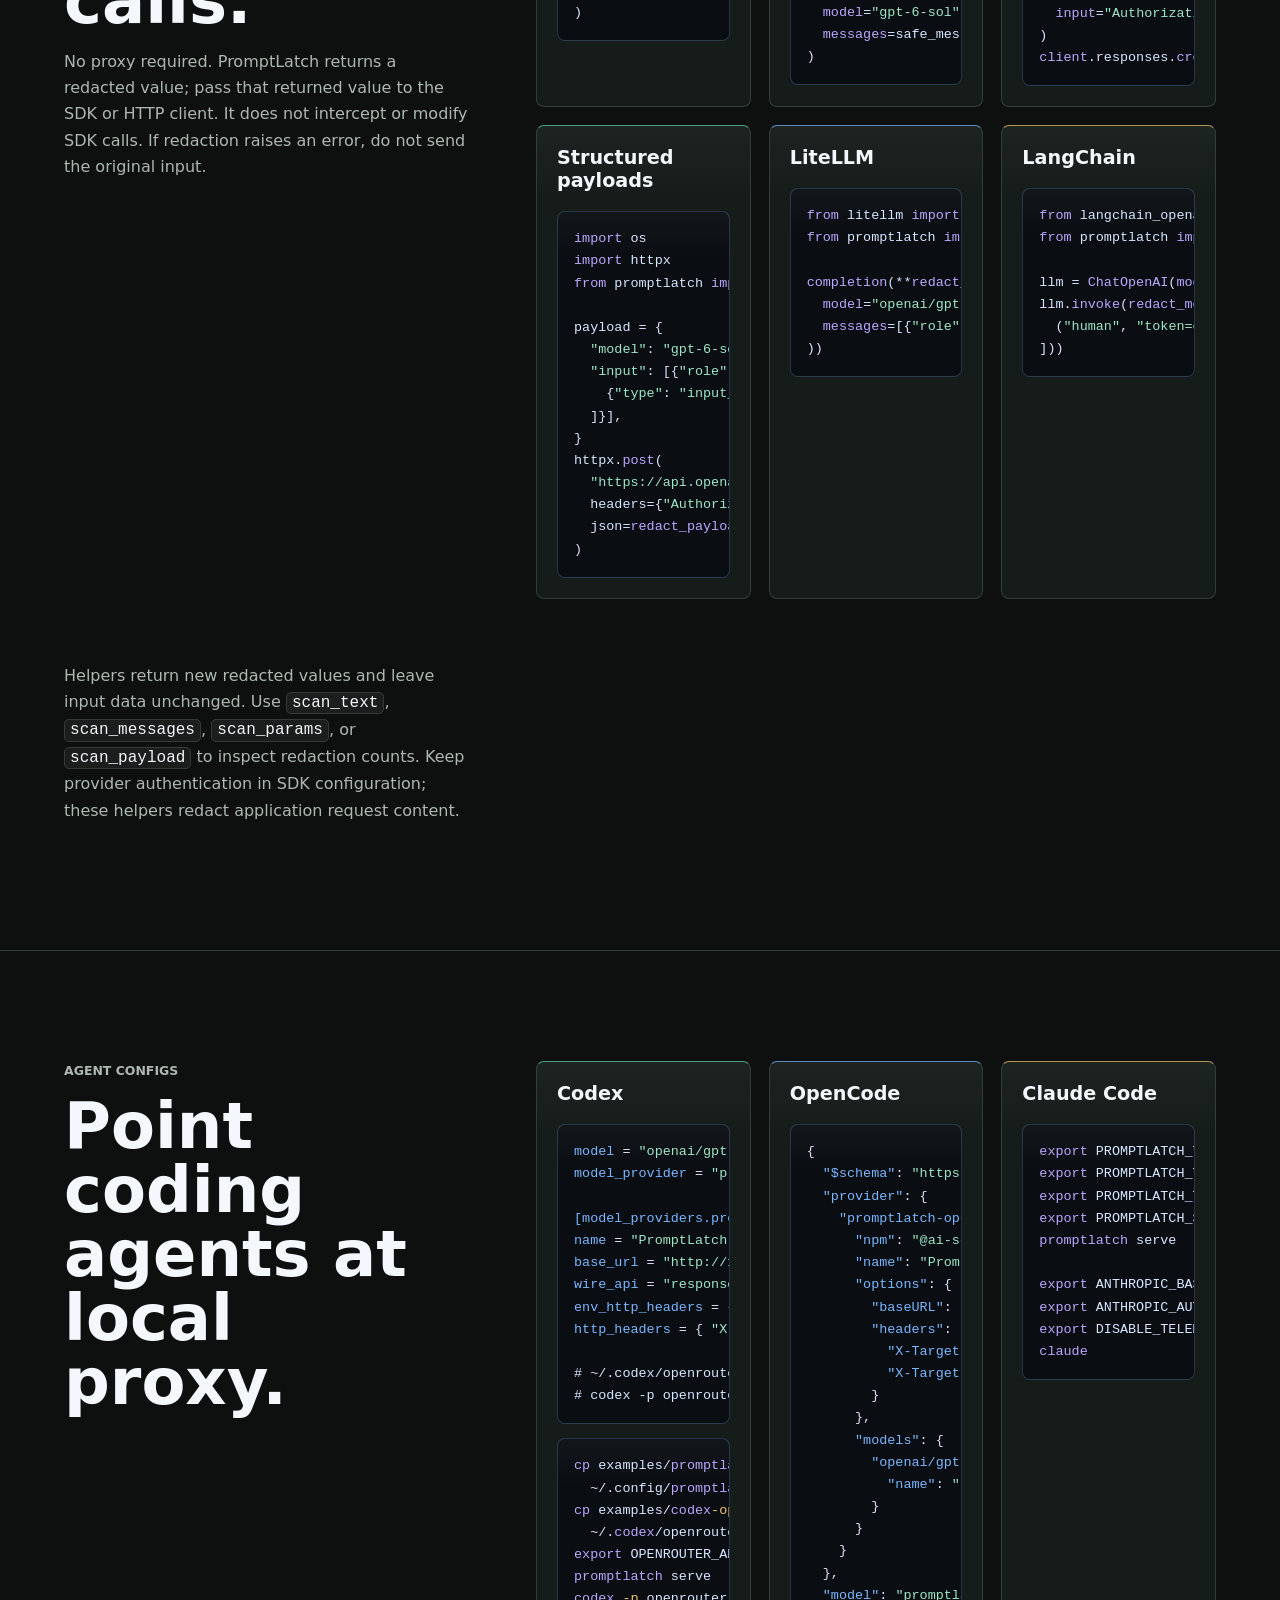
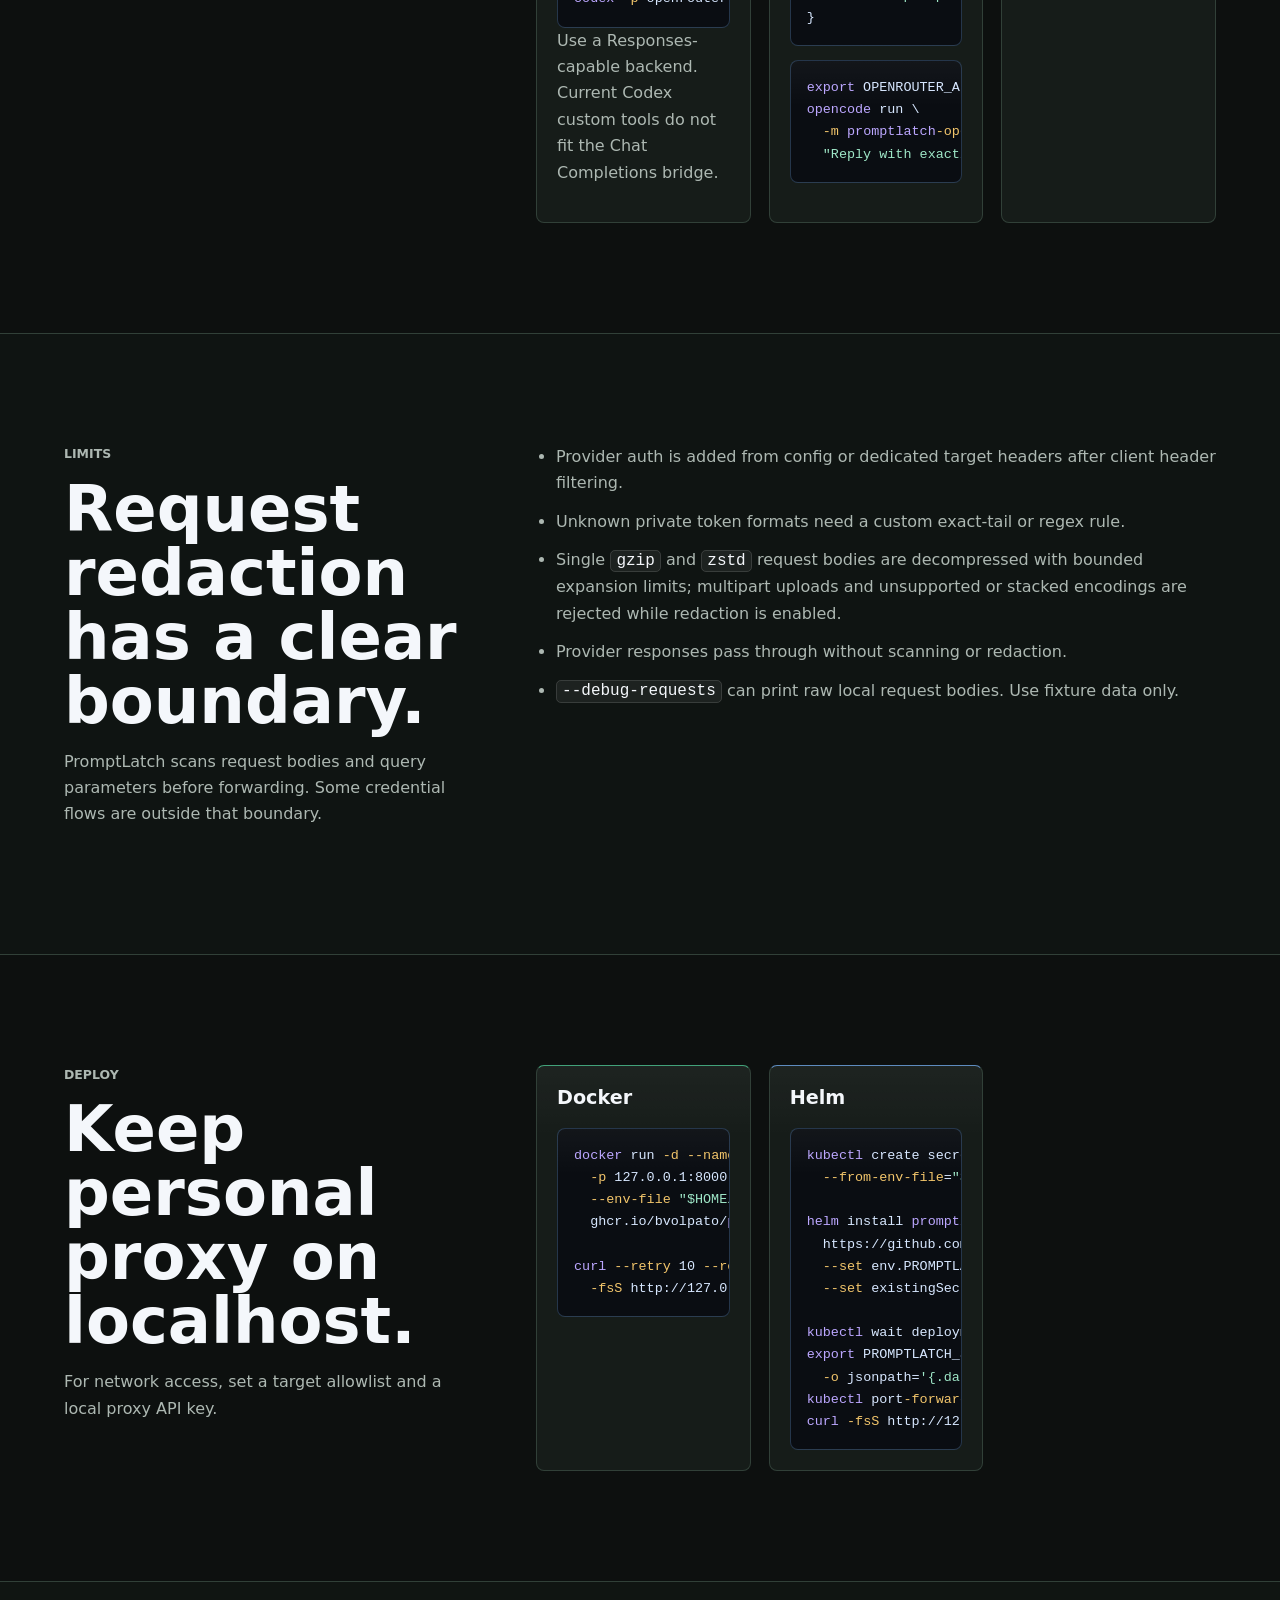
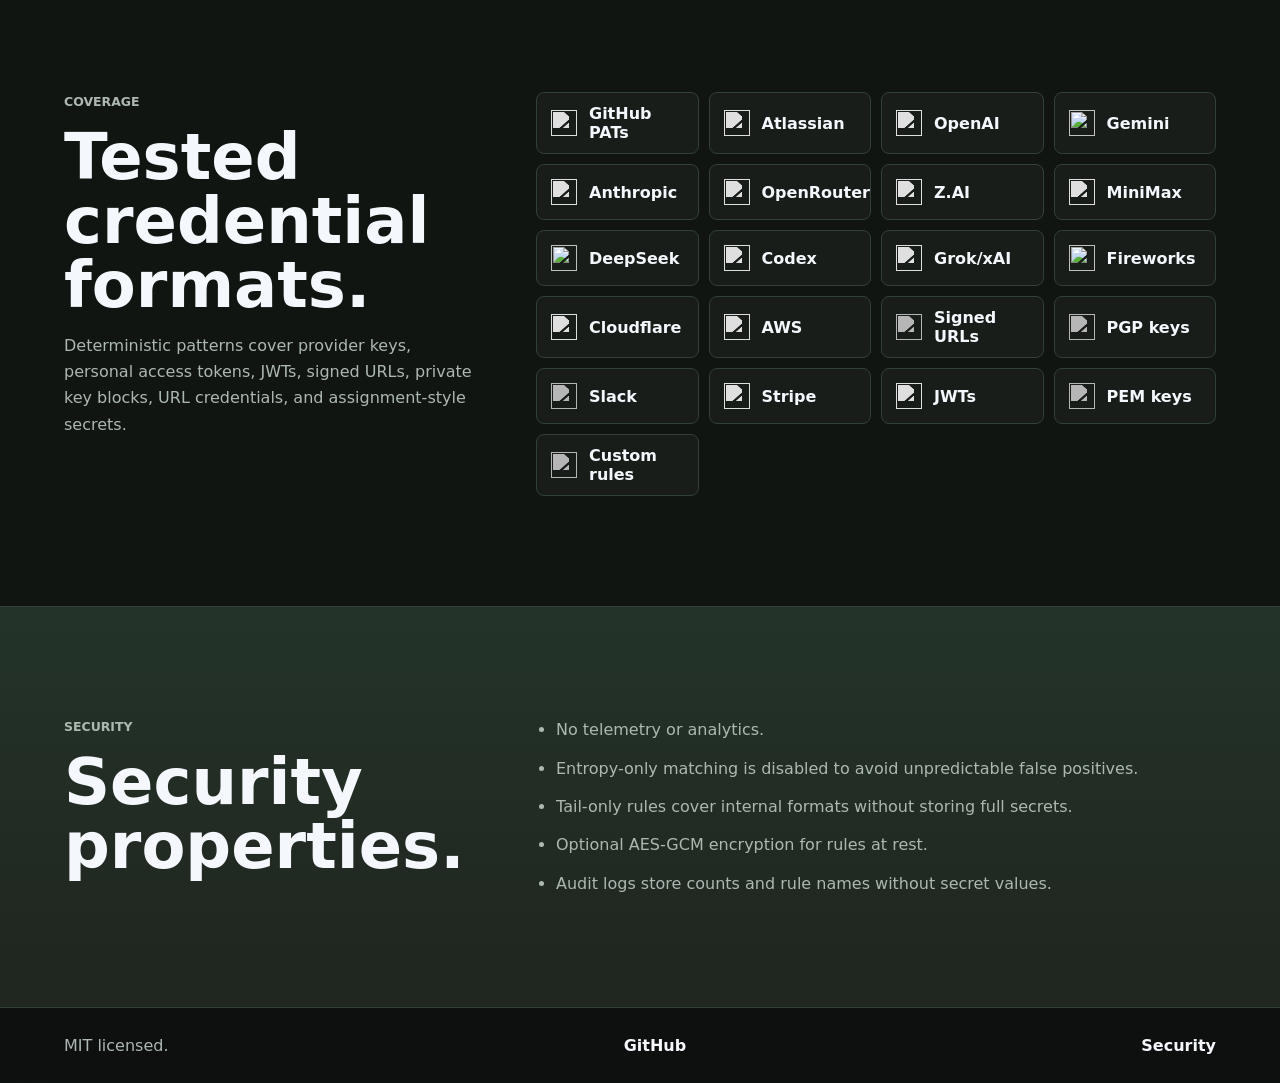
==== commit e7fcf62d: "[proxy] decompress incoming gzip and zstd client request bodies" ====
--- a/site/index.html
+++ b/site/index.html
@@ -391,7 +391,7 @@
         <ul>
           <li>Provider auth is added from config or dedicated target headers after client header filtering.</li>
           <li>Unknown private token formats need a custom exact-tail or regex rule.</li>
-          <li>Multipart uploads and compressed request bodies are rejected while redaction is enabled.</li>
+          <li>Single <code>gzip</code> and <code>zstd</code> request bodies are decompressed with bounded expansion limits; multipart uploads and unsupported or stacked encodings are rejected while redaction is enabled.</li>
           <li>Provider responses pass through without scanning or redaction.</li>
           <li><code>--debug-requests</code> can print raw local request bodies. Use fixture data only.</li>
         </ul>
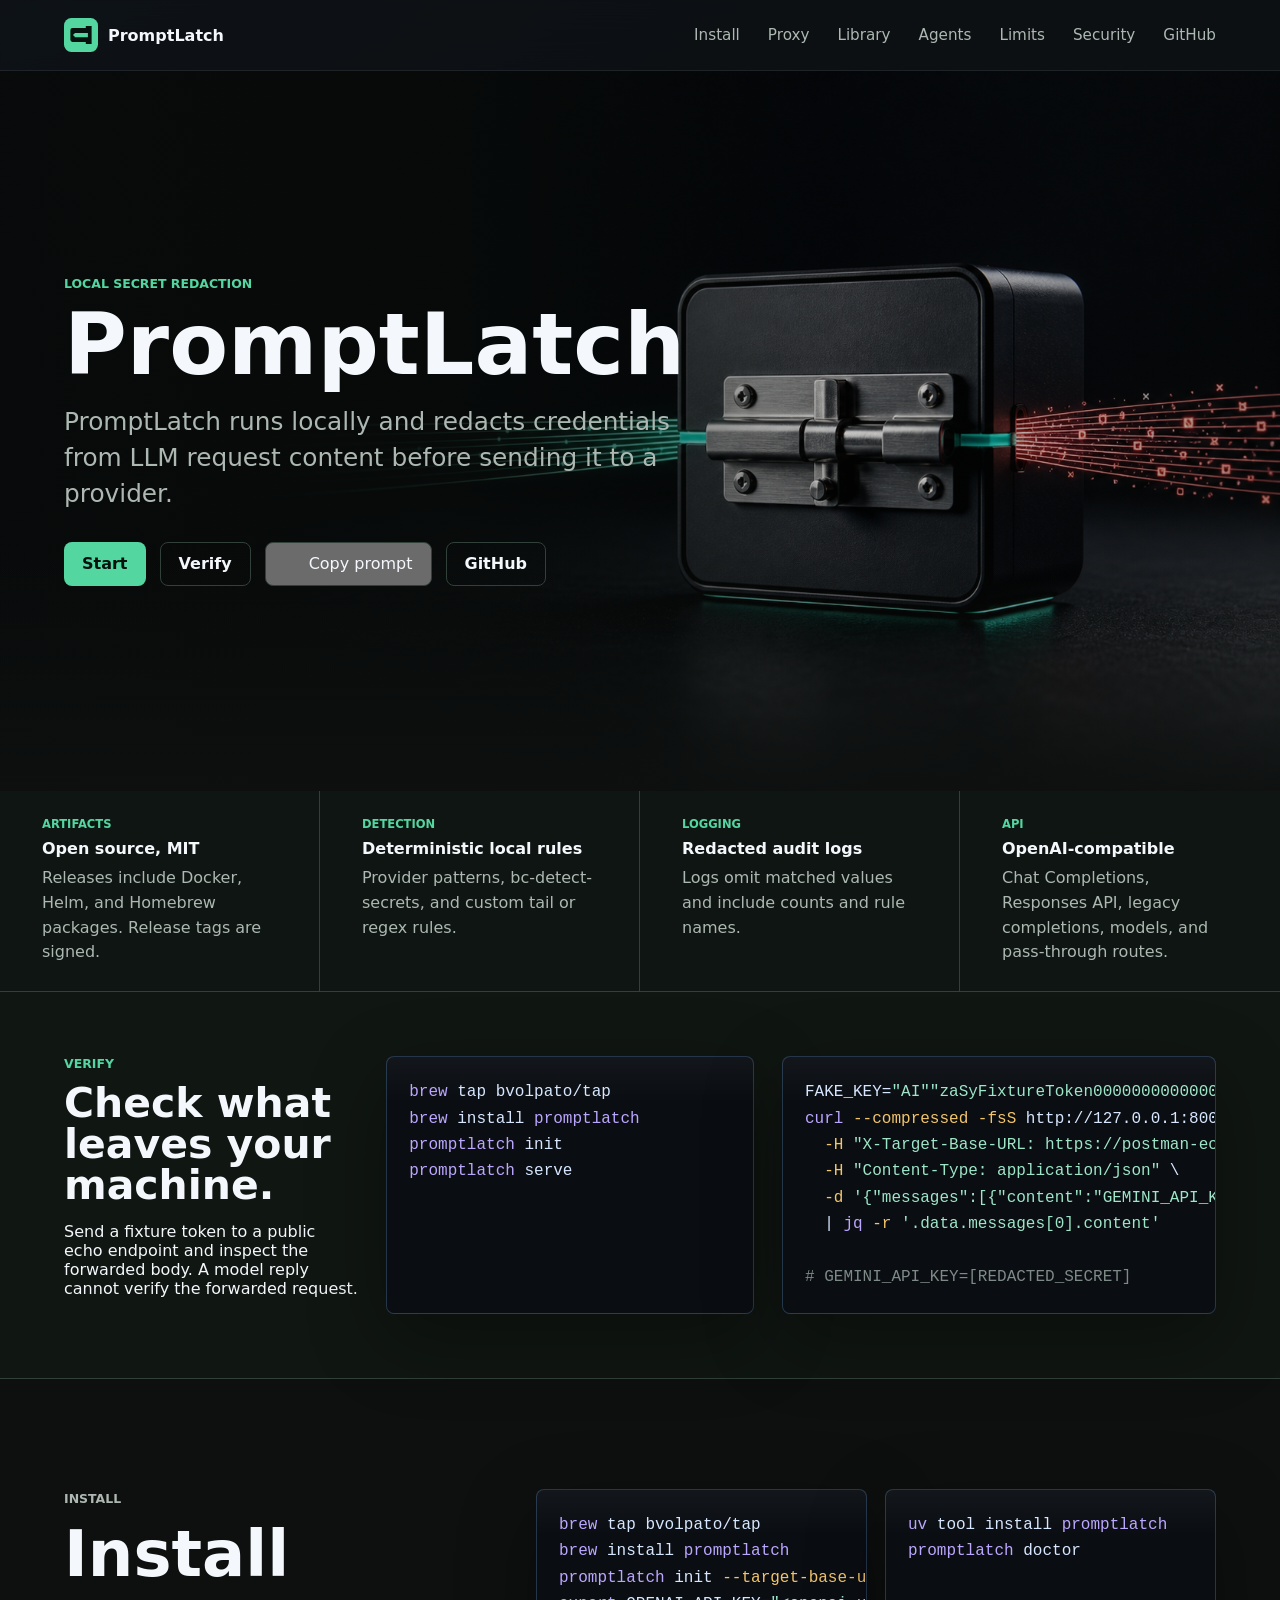
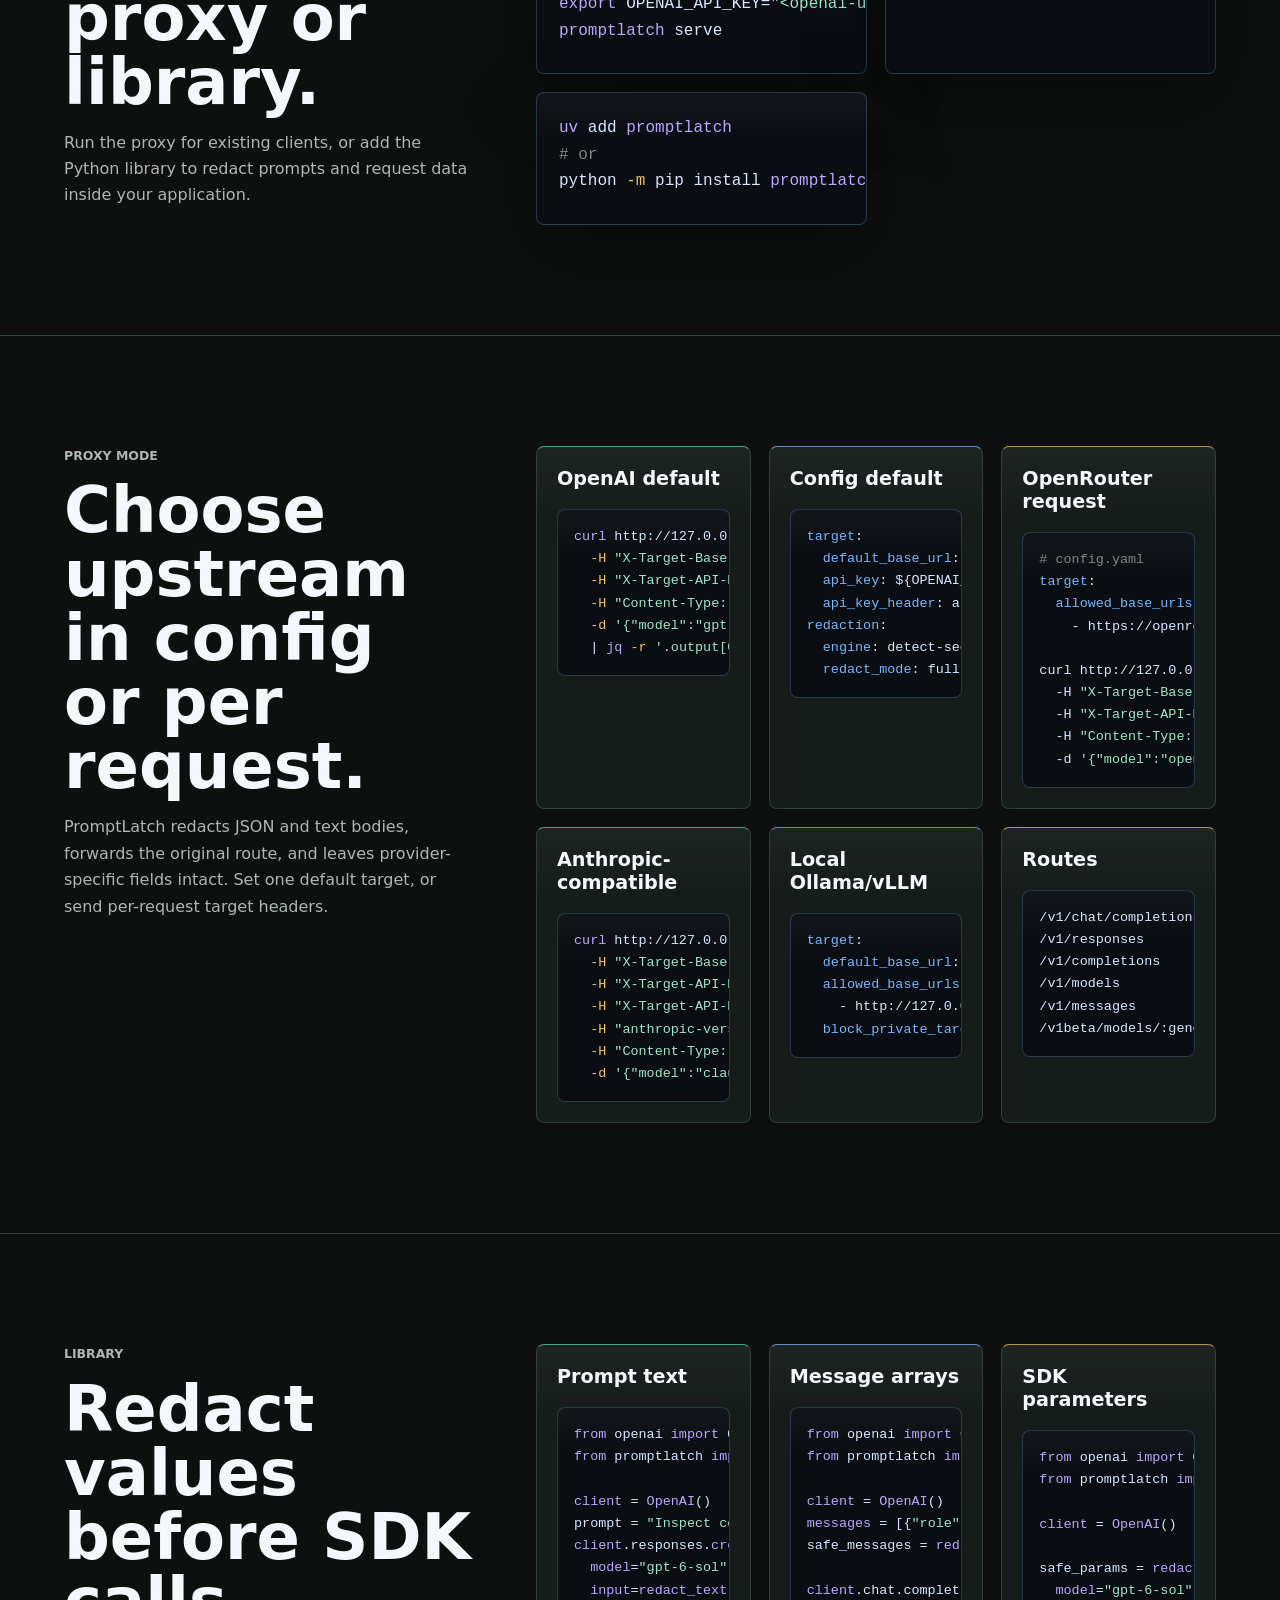
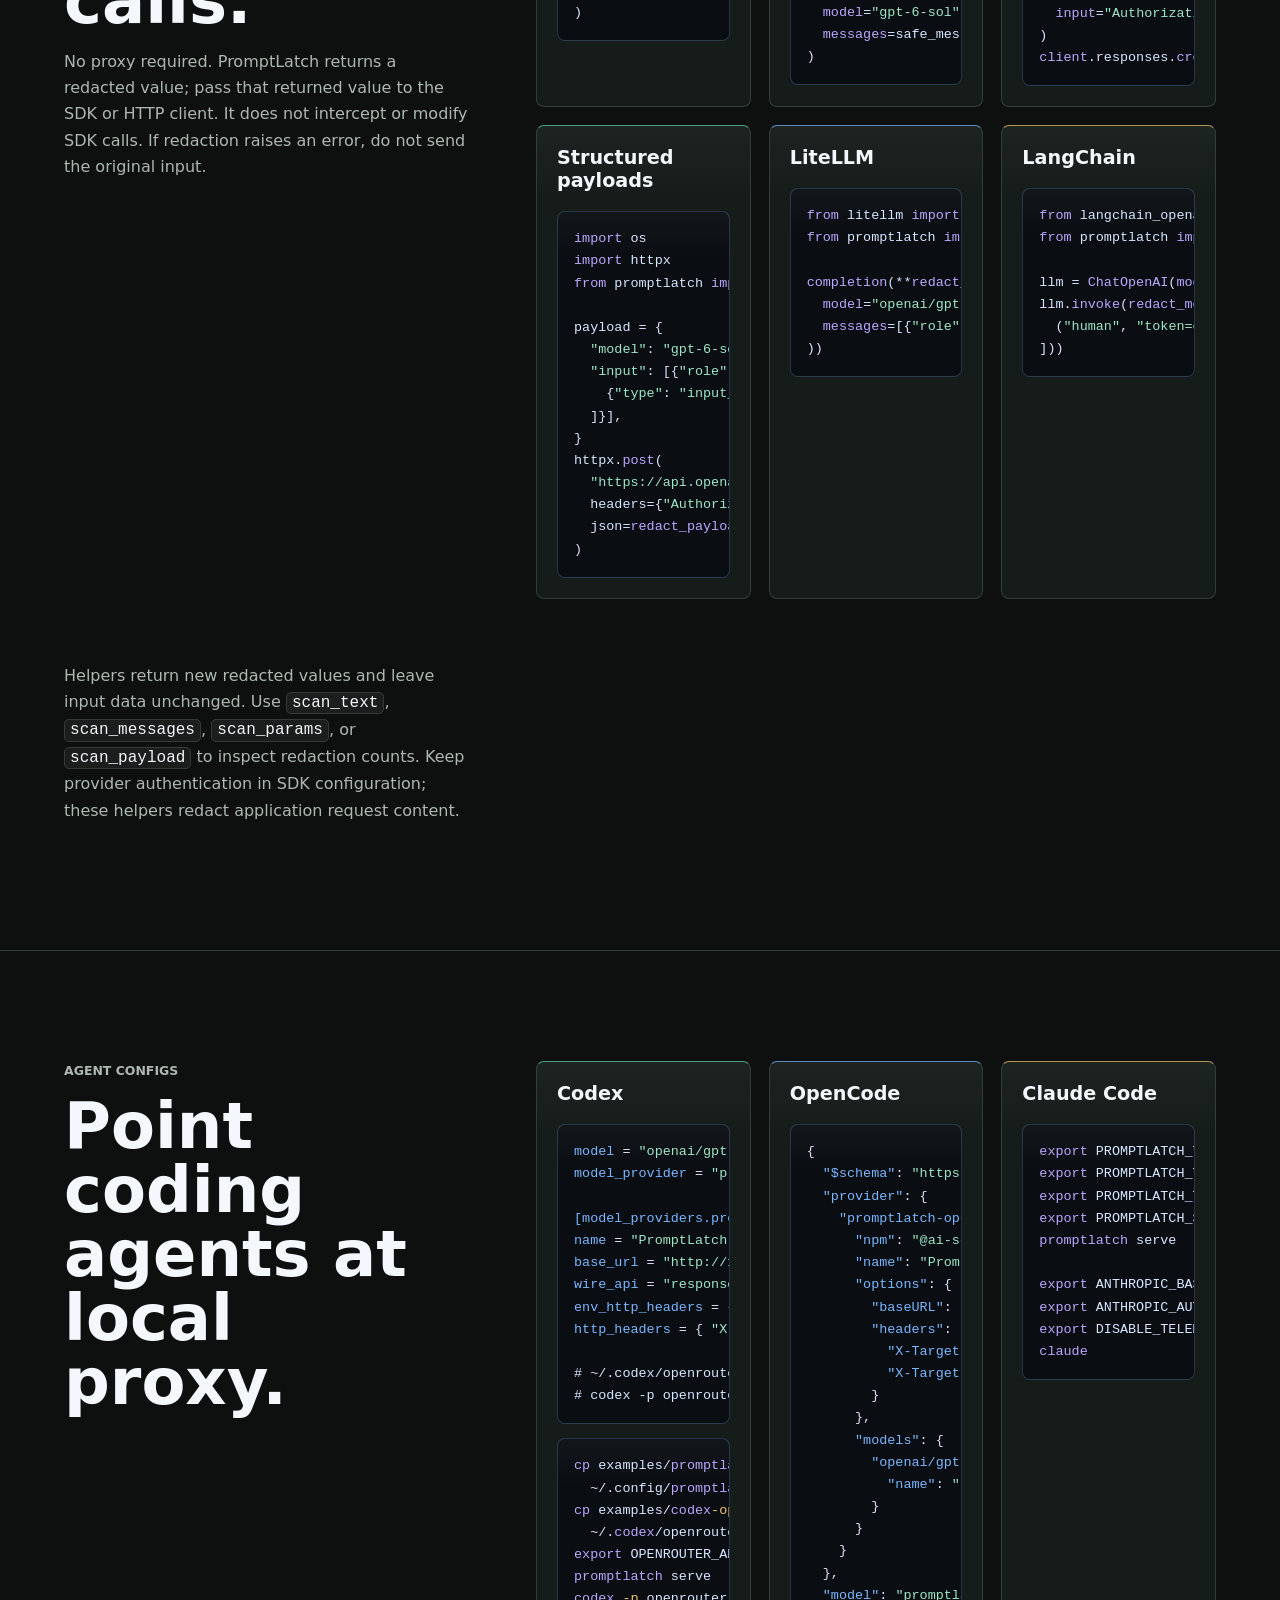
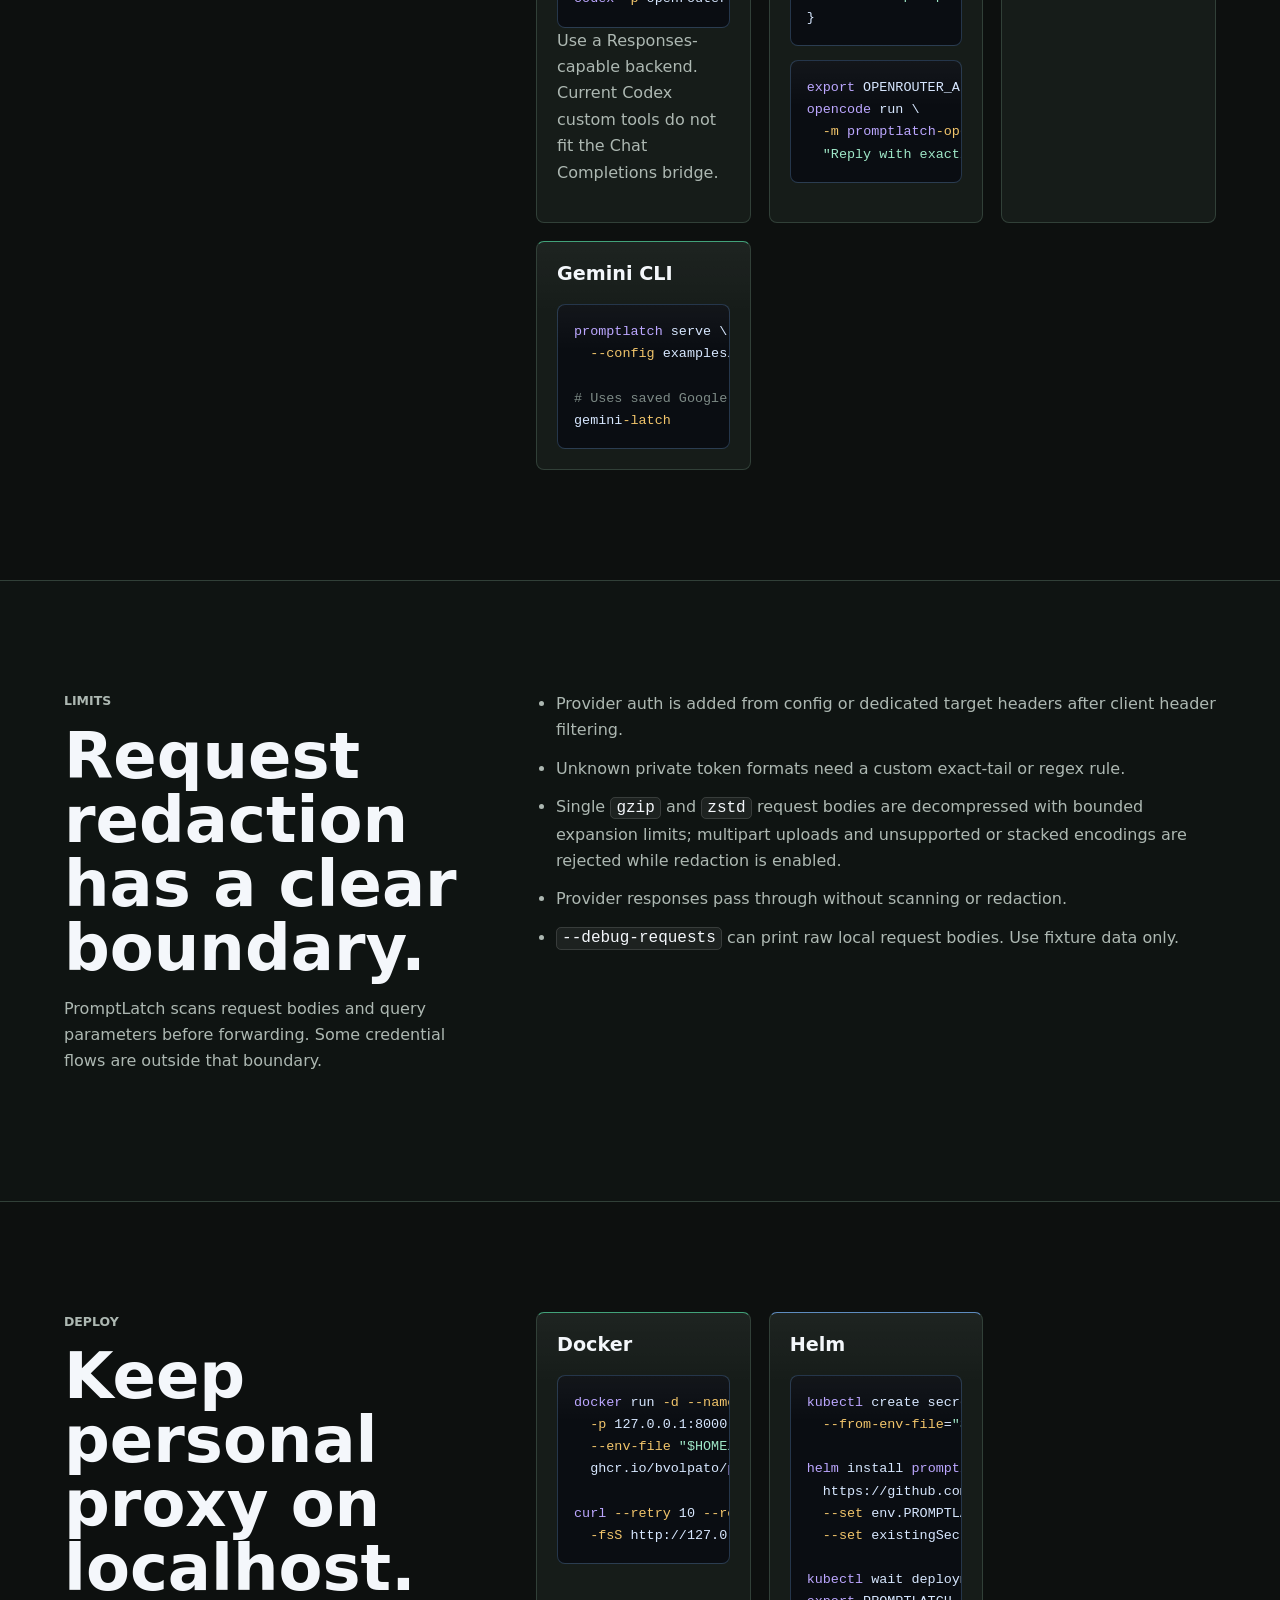
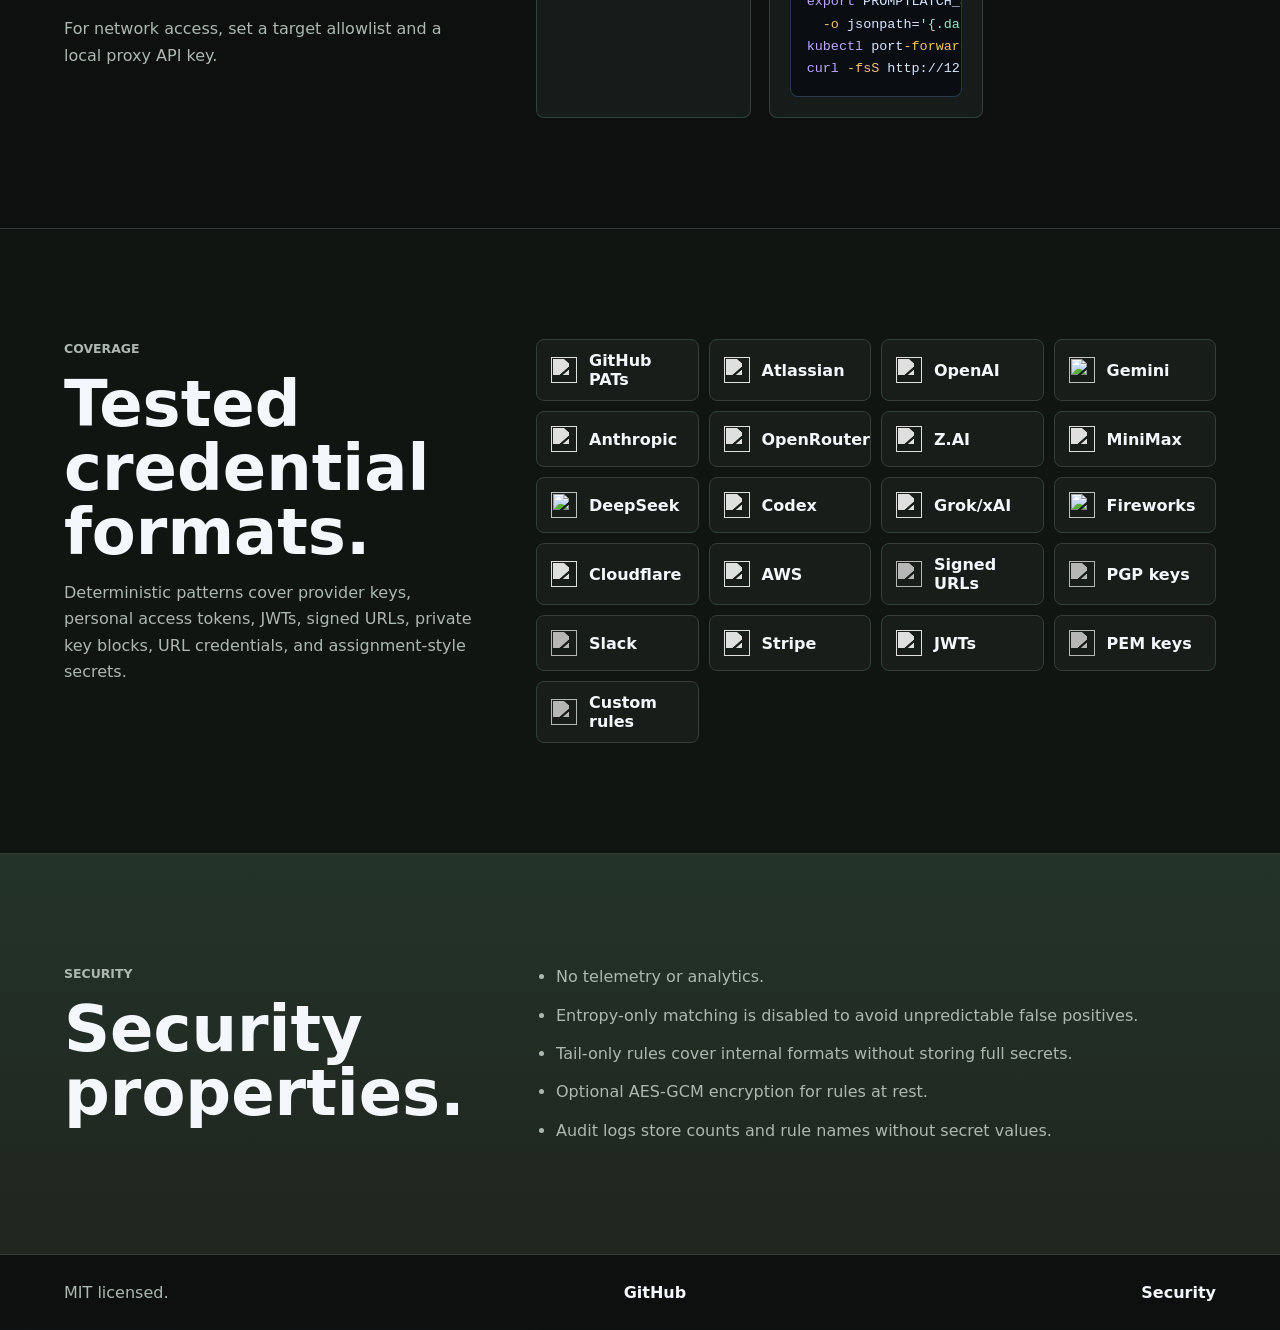
==== commit efb663a2: "[gemini] add native gemini api support and gemini-latch shim" ====
--- a/site/index.html
+++ b/site/index.html
@@ -202,7 +202,8 @@
 /v1/responses
 /v1/completions
 /v1/models
-/v1/messages</code></pre>
+/v1/messages
+/v1beta/models/:generateContent</code></pre>
           </article>
         </div>
       </section>
@@ -376,6 +377,14 @@
 export DISABLE_TELEMETRY=1
 claude</code></pre>
           </article>
+          <article>
+            <h3>Gemini CLI</h3>
+            <pre><code>promptlatch serve \
+  --config examples/promptlatch-agents.config.yaml
+
+# Uses saved Google OAuth or GEMINI_API_KEY
+gemini-latch</code></pre>
+          </article>
         </div>
       </section>
 
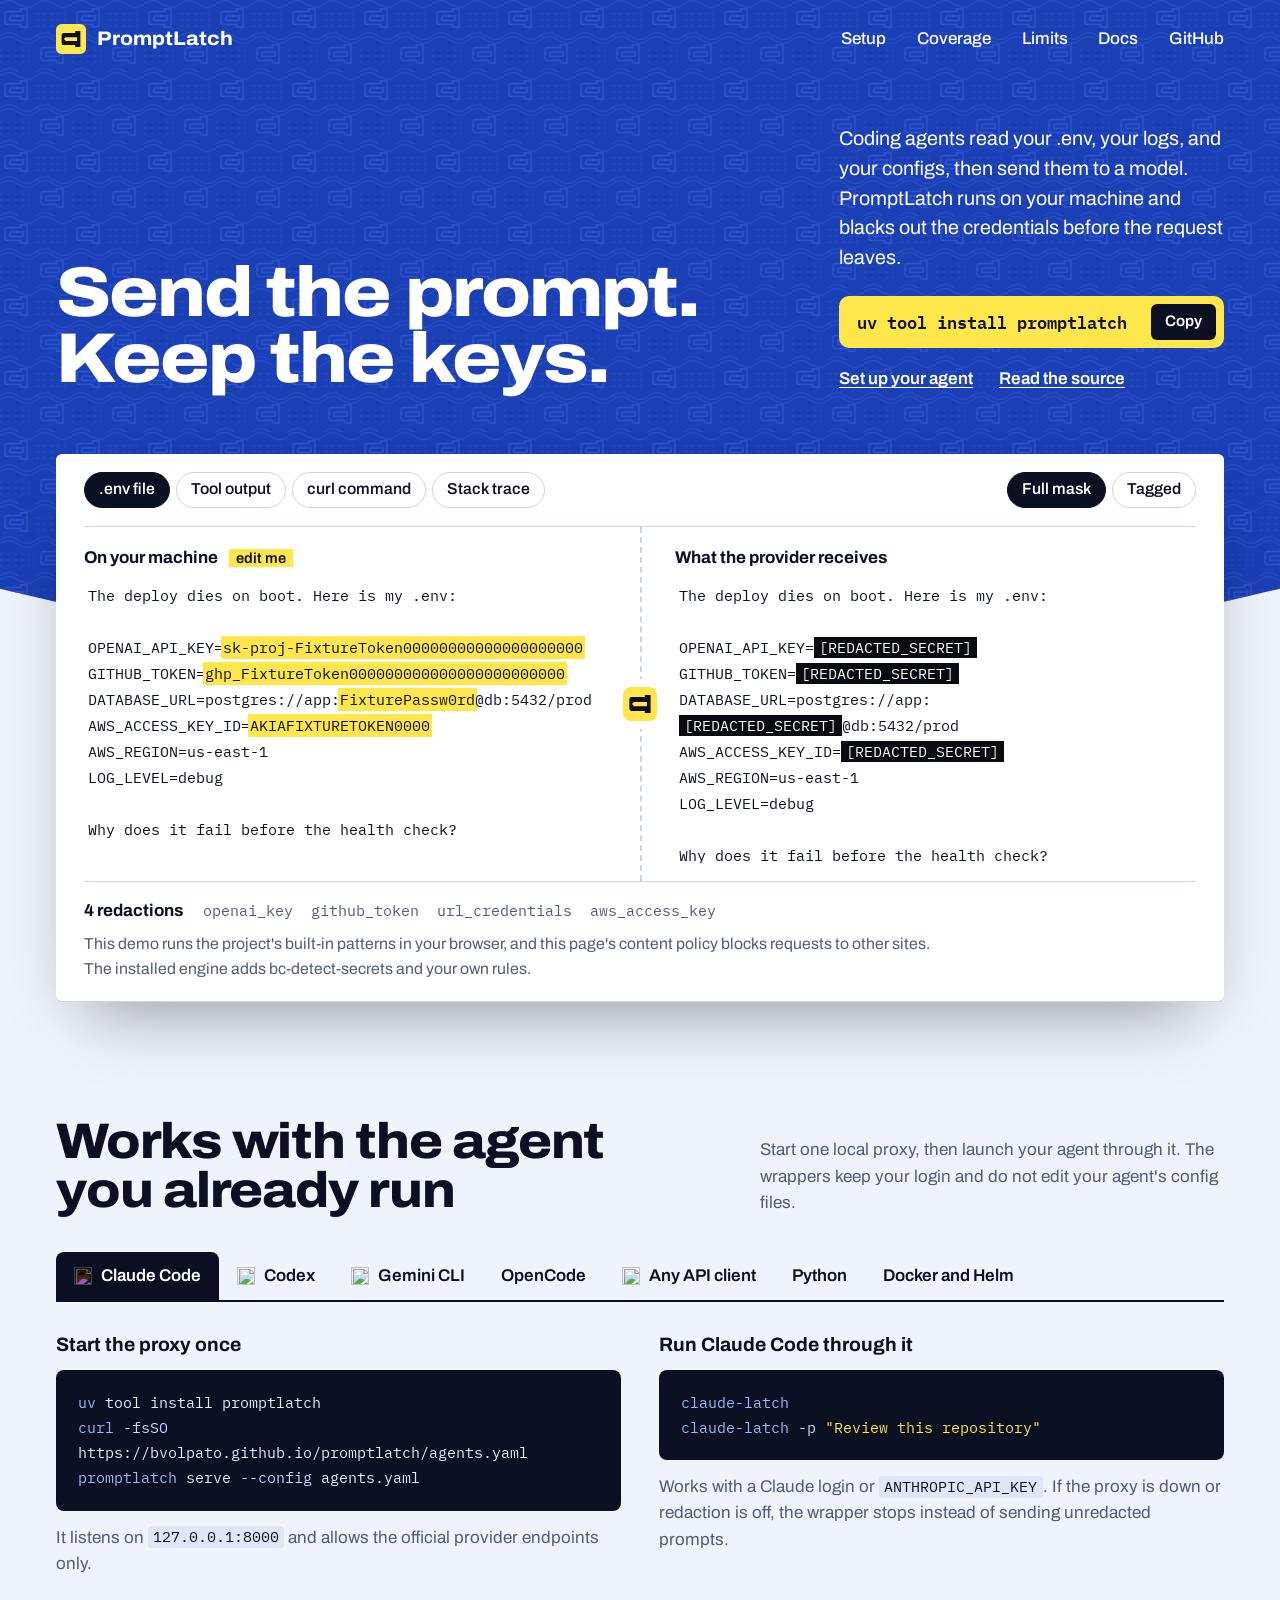
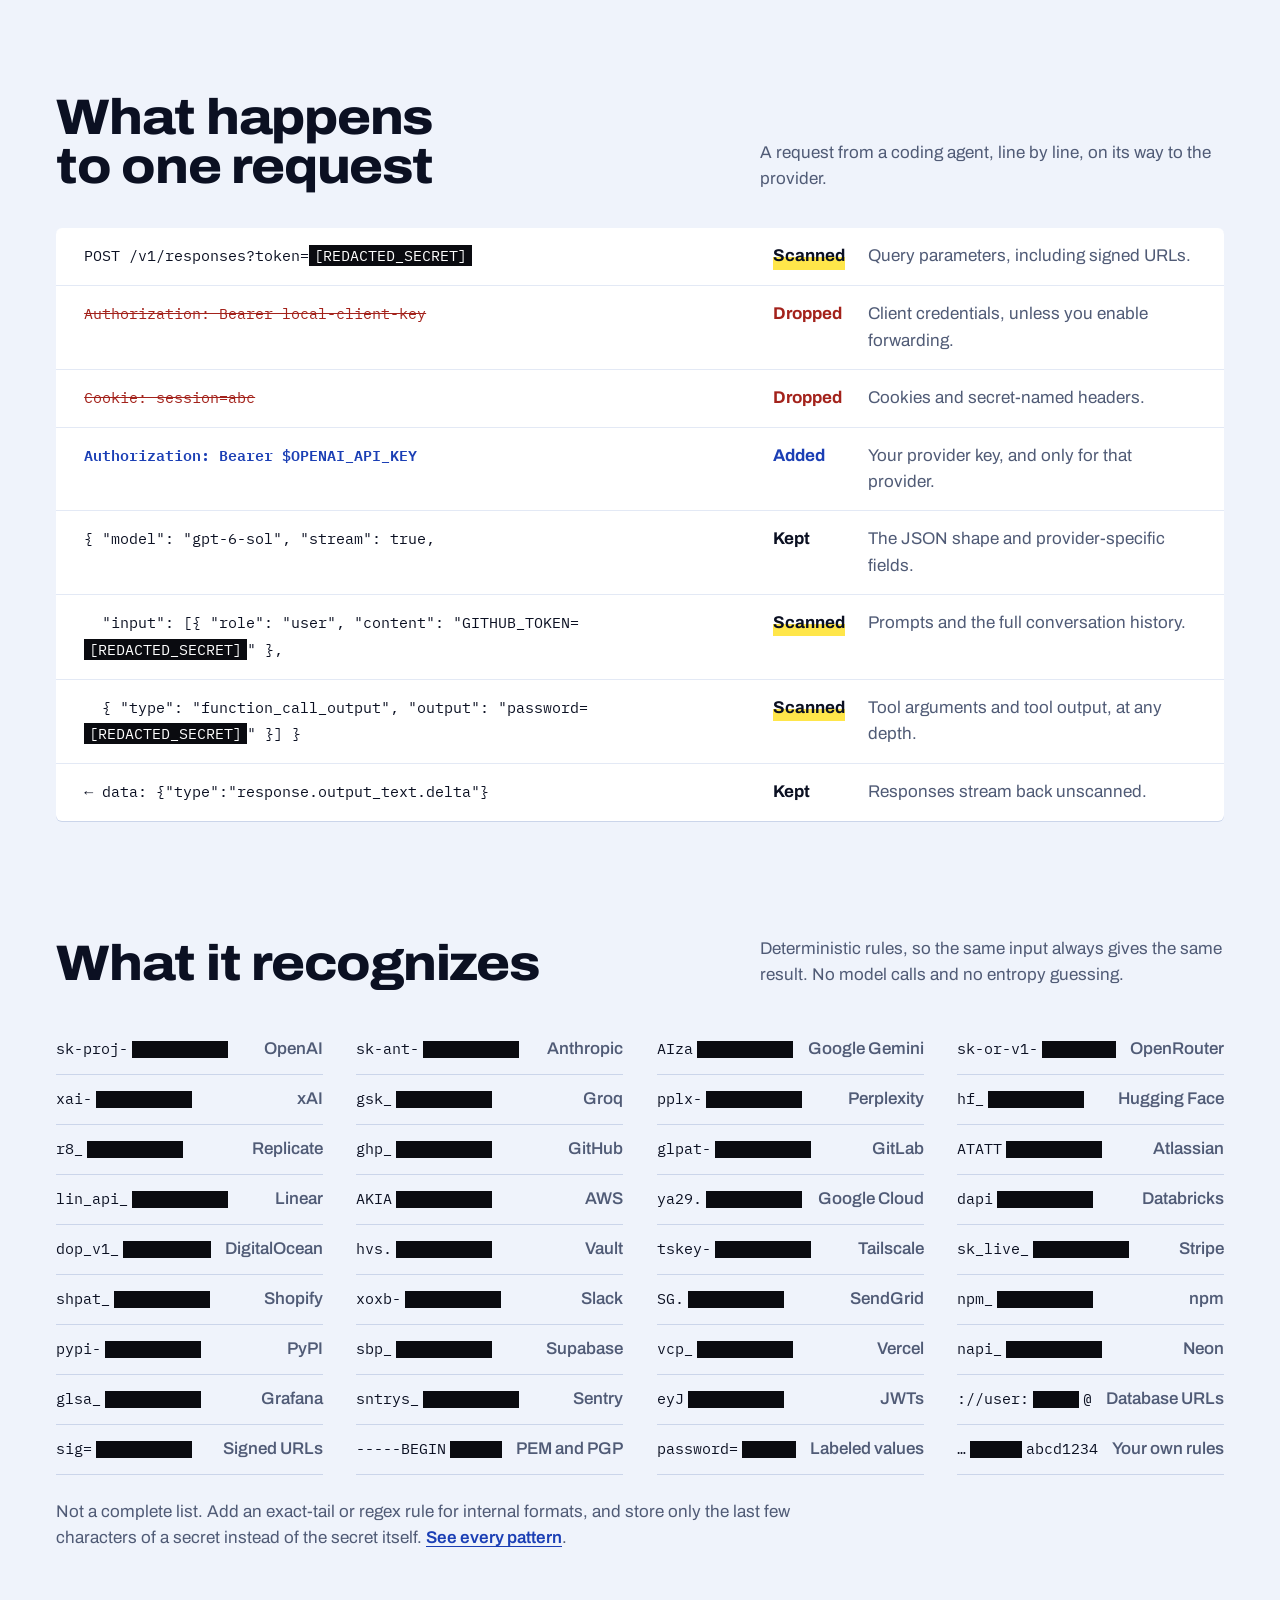
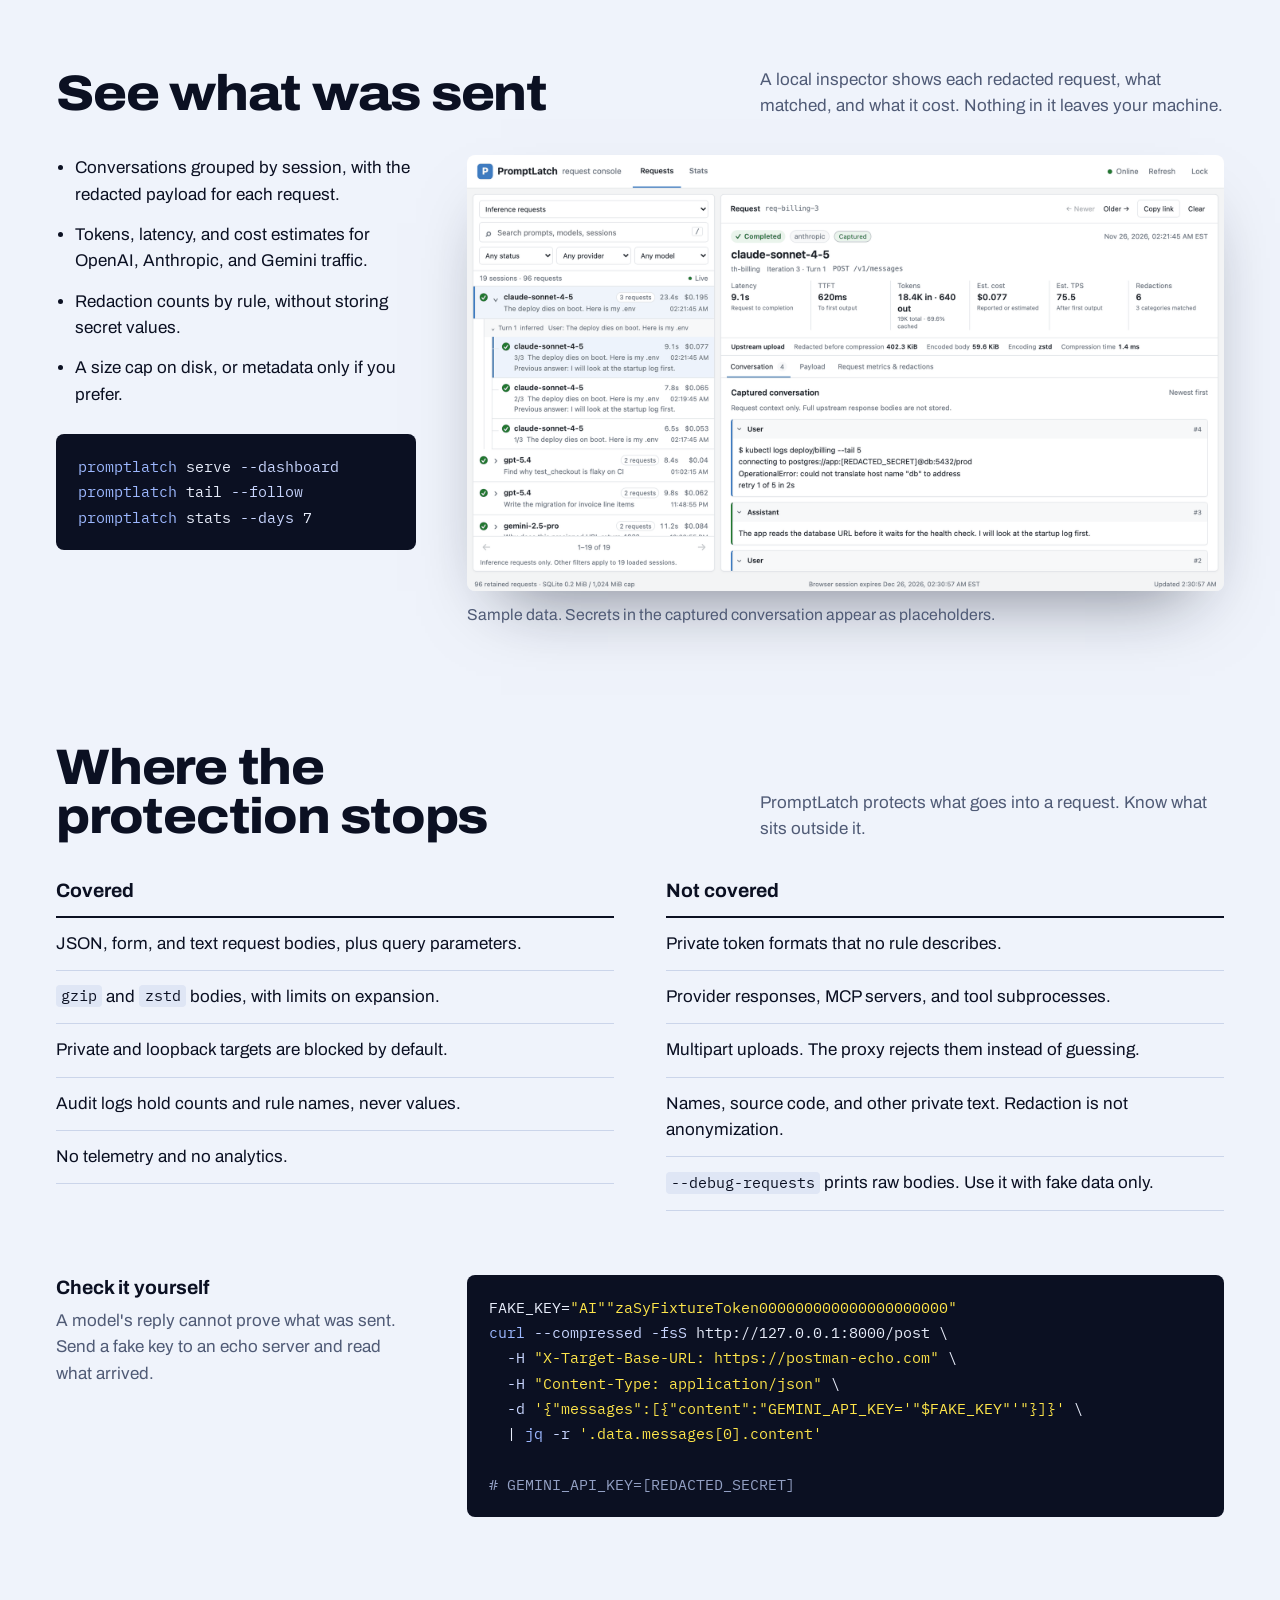
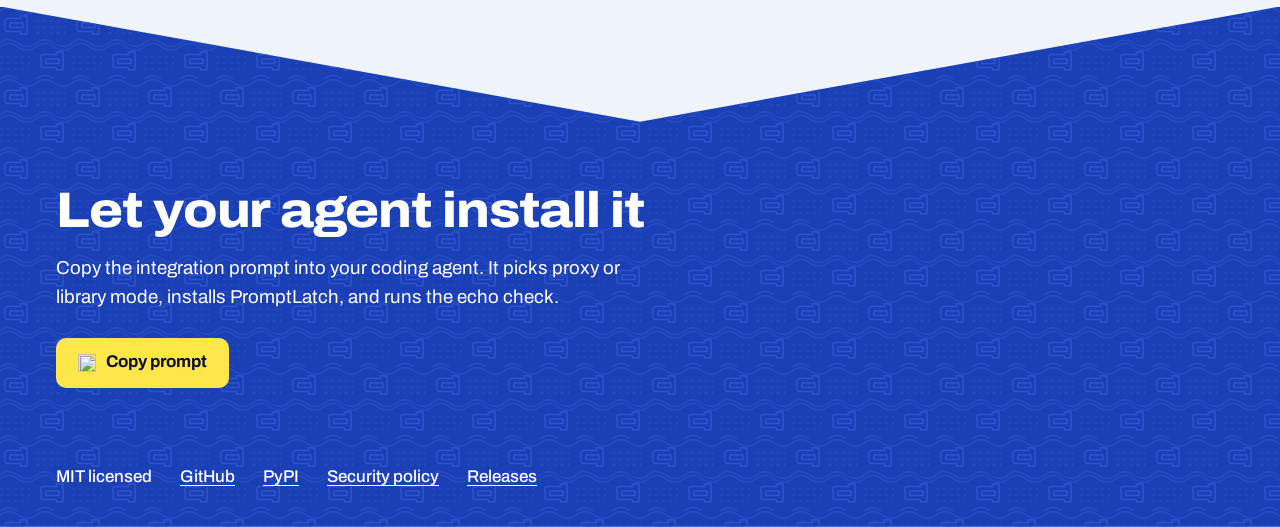
==== commit 9a921682: "[site] redesign the homepage around a live redaction demo Replace the homepage with a security-envel" ====
--- a/site/index.html
+++ b/site/index.html
@@ -3,106 +3,468 @@
   <head>
     <meta charset="utf-8" />
     <meta name="viewport" content="width=device-width, initial-scale=1" />
-    <title>PromptLatch</title>
+    <meta
+      http-equiv="Content-Security-Policy"
+      content="default-src 'none'; script-src 'self'; style-src 'self'; font-src 'self'; img-src 'self'; connect-src 'self'; base-uri 'none'; form-action 'none'"
+    />
+    <title>PromptLatch: send the prompt, keep the keys</title>
     <meta
       name="description"
-      content="Open-source local proxy and Python library for redacting secrets before LLM requests leave your machine."
+      content="A local proxy and Python library that redacts credentials from LLM requests before they leave your machine. Works with Claude Code, Codex, Gemini CLI, OpenCode, and any OpenAI-compatible client."
     />
-    <meta property="og:title" content="PromptLatch" />
+    <meta name="theme-color" content="#1b3fb5" />
+    <meta property="og:type" content="website" />
+    <meta property="og:url" content="https://bvolpato.github.io/promptlatch/" />
+    <meta property="og:title" content="PromptLatch: send the prompt, keep the keys" />
     <meta
       property="og:description"
-      content="Redact keys, tokens, private keys, signed URLs, and custom rules before requests reach LLM providers."
+      content="A local proxy that redacts credentials from LLM requests before they leave your machine."
     />
     <meta property="og:image" content="https://bvolpato.github.io/promptlatch/hero.png" />
     <meta name="twitter:card" content="summary_large_image" />
     <meta name="twitter:image" content="https://bvolpato.github.io/promptlatch/hero.png" />
     <link rel="icon" href="./favicon.svg" type="image/svg+xml" />
+    <link rel="preload" href="./fonts/archivo.woff2" as="font" type="font/woff2" crossorigin />
     <link rel="stylesheet" href="./styles.css" />
     <script src="./highlight.js" defer></script>
+    <script src="./rules.js" defer></script>
+    <script src="./demo.js" defer></script>
+    <script src="./site.js" defer></script>
     <script src="./prompt.js" defer></script>
   </head>
   <body>
-    <header class="site-header">
-      <a class="brand" href="#top" aria-label="PromptLatch home">
-        <img class="brand-mark" src="./favicon.svg" alt="" />
-        <span>PromptLatch</span>
-      </a>
-      <nav aria-label="Primary">
-        <a href="#install">Install</a>
-        <a href="#proxy">Proxy</a>
-        <a href="#library">Library</a>
-        <a href="#agents">Agents</a>
-        <a href="#limits">Limits</a>
-        <a href="#security">Security</a>
-        <a href="https://github.com/bvolpato/promptlatch">GitHub</a>
-      </nav>
-    </header>
-
-    <main id="top">
-      <section class="hero">
-        <div class="hero-copy">
-          <p class="eyebrow">Local secret redaction</p>
-          <h1>PromptLatch</h1>
-          <p class="lede">
-            PromptLatch runs locally and redacts credentials from LLM request content
-            before sending it to a provider.
+    <a class="skip" href="#demo">Skip to the demo</a>
+
+    <div class="envelope envelope-start">
+      <header class="bar-top wrap">
+        <a class="brand" href="#top" aria-label="PromptLatch home">
+          <img src="./favicon.svg" alt="" width="30" height="30" />
+          <span>PromptLatch</span>
+        </a>
+        <nav aria-label="Primary">
+          <a href="#setup">Setup</a>
+          <a href="#coverage">Coverage</a>
+          <a href="#limits">Limits</a>
+          <a href="https://github.com/bvolpato/promptlatch#readme">Docs</a>
+          <a href="https://github.com/bvolpato/promptlatch">GitHub</a>
+        </nav>
+      </header>
+
+      <div id="top" class="hero wrap">
+        <h1><span>Send the prompt.</span> <span>Keep the keys.</span></h1>
+        <div class="hero-side">
+          <p>
+            Coding agents read your .env, your logs, and your configs, then send them to a model.
+            PromptLatch runs on your machine and blacks out the credentials before the request
+            leaves.
           </p>
-          <div class="actions">
-            <a class="button primary" href="#install">Start</a>
-            <a class="button secondary" href="#verify">Verify</a>
-            <button
-              id="copy-prompt"
-              class="button secondary copy-button"
-              type="button"
-              data-prompt-url="./PROMPT.md"
-              aria-describedby="copy-prompt-status"
-            >
-              <img class="button-icon" src="./icons/copy.svg" alt="" />
-              <span id="copy-prompt-label">Copy prompt</span>
+          <div class="command">
+            <code id="install-command">uv tool install promptlatch</code>
+            <button type="button" class="copy" data-copy="#install-command">Copy</button>
+          </div>
+          <p class="hero-links">
+            <a href="#setup">Set up your agent</a>
+            <a href="https://github.com/bvolpato/promptlatch">Read the source</a>
+          </p>
+        </div>
+      </div>
+    </div>
+
+    <main>
+      <section id="demo" class="letter wrap" aria-labelledby="demo-title">
+        <h2 id="demo-title" class="sr-only">Try it: edit the prompt and watch what is sent</h2>
+        <div class="letter-tools">
+          <div class="chips" role="group" aria-label="Sample prompt">
+            <button type="button" data-sample="env" aria-pressed="true">.env file</button>
+            <button type="button" data-sample="tool" aria-pressed="false">Tool output</button>
+            <button type="button" data-sample="curl" aria-pressed="false">curl command</button>
+            <button type="button" data-sample="trace" aria-pressed="false">Stack trace</button>
+          </div>
+          <div class="chips" role="group" aria-label="Placeholder style">
+            <button type="button" data-mode="full" aria-pressed="true">Full mask</button>
+            <button type="button" data-mode="tagged" aria-pressed="false">Tagged</button>
+          </div>
+        </div>
+        <div class="sheets">
+          <div class="sheet">
+            <label class="sheet-title" for="demo-input">On your machine <em>edit me</em></label>
+            <div class="editor">
+              <pre id="demo-backdrop" aria-hidden="true"></pre>
+              <textarea id="demo-input" spellcheck="false" autocomplete="off" autocapitalize="off">
+Turn on JavaScript to run the demo.</textarea
+              >
+            </div>
+          </div>
+          <div class="perforation" aria-hidden="true"><img src="./favicon.svg" alt="" width="34" height="34" /></div>
+          <div class="sheet">
+            <p class="sheet-title" id="demo-output-title">What the provider receives</p>
+            <pre id="demo-output" role="region" tabindex="0" aria-labelledby="demo-output-title">DATABASE_URL=postgres://app:<span class="bar">[REDACTED_SECRET]</span>@db:5432/prod</pre>
+          </div>
+        </div>
+        <div class="letter-foot">
+          <p aria-live="polite"><strong id="demo-count">1 redaction</strong></p>
+          <ul id="demo-hits" aria-label="Rules that matched"></ul>
+        </div>
+        <p class="letter-note">
+          This demo runs the project's built-in patterns in your browser, and this page's content
+          policy blocks requests to other sites. The installed engine adds bc-detect-secrets and
+          your own rules.
+        </p>
+      </section>
+
+      <section id="setup" class="section wrap" aria-labelledby="setup-title">
+        <div class="section-head">
+          <h2 id="setup-title">Works with the agent you already run</h2>
+          <p>
+            Start one local proxy, then launch your agent through it. The wrappers keep your login
+            and do not edit your agent's config files.
+          </p>
+        </div>
+        <div class="tabs">
+          <div class="tablist" role="tablist" aria-label="Setup guides">
+            <button type="button" role="tab" id="tab-claude" aria-controls="panel-claude">
+              <img src="./icons/anthropic.svg" alt="" width="18" height="18" />Claude Code
             </button>
-            <a class="button secondary" href="https://github.com/bvolpato/promptlatch">GitHub</a>
-            <span id="copy-prompt-status" class="sr-only" aria-live="polite"></span>
+            <button type="button" role="tab" id="tab-codex" aria-controls="panel-codex">
+              <img src="./icons/codex.svg" alt="" width="18" height="18" />Codex
+            </button>
+            <button type="button" role="tab" id="tab-gemini" aria-controls="panel-gemini">
+              <img src="./icons/gemini.svg" alt="" width="18" height="18" />Gemini CLI
+            </button>
+            <button type="button" role="tab" id="tab-opencode" aria-controls="panel-opencode">OpenCode</button>
+            <button type="button" role="tab" id="tab-client" aria-controls="panel-client">
+              <img src="./icons/openai.svg" alt="" width="18" height="18" />Any API client
+            </button>
+            <button type="button" role="tab" id="tab-python" aria-controls="panel-python">Python</button>
+            <button type="button" role="tab" id="tab-deploy" aria-controls="panel-deploy">Docker and Helm</button>
+          </div>
+
+          <div class="panel" role="tabpanel" id="panel-claude" aria-labelledby="tab-claude" tabindex="0">
+            <article>
+              <h3>Start the proxy once</h3>
+              <pre><code data-lang="bash">uv tool install promptlatch
+curl -fsSO https://bvolpato.github.io/promptlatch/agents.yaml
+promptlatch serve --config agents.yaml</code></pre>
+              <p>It listens on <code>127.0.0.1:8000</code> and allows the official provider endpoints only.</p>
+            </article>
+            <article>
+              <h3>Run Claude Code through it</h3>
+              <pre><code data-lang="bash">claude-latch
+claude-latch -p "Review this repository"</code></pre>
+              <p>
+                Works with a Claude login or <code>ANTHROPIC_API_KEY</code>. If the proxy is down or
+                redaction is off, the wrapper stops instead of sending unredacted prompts.
+              </p>
+            </article>
+          </div>
+
+          <div class="panel" role="tabpanel" id="panel-codex" aria-labelledby="tab-codex" tabindex="0">
+            <article>
+              <h3>Start the proxy once</h3>
+              <pre><code data-lang="bash">uv tool install promptlatch
+curl -fsSO https://bvolpato.github.io/promptlatch/agents.yaml
+promptlatch serve --config agents.yaml</code></pre>
+              <p>It listens on <code>127.0.0.1:8000</code> and allows the official provider endpoints only.</p>
+            </article>
+            <article>
+              <h3>Run Codex through it</h3>
+              <pre><code data-lang="bash">codex-latch
+codex-latch exec "Review this repository"</code></pre>
+              <p>
+                Uses your ChatGPT login or <code>OPENAI_API_KEY</code>. If the proxy is down or
+                redaction is off, the wrapper stops instead of sending unredacted prompts.
+              </p>
+            </article>
+          </div>
+
+          <div class="panel" role="tabpanel" id="panel-gemini" aria-labelledby="tab-gemini" tabindex="0">
+            <article>
+              <h3>Start the proxy once</h3>
+              <pre><code data-lang="bash">uv tool install promptlatch
+curl -fsSO https://bvolpato.github.io/promptlatch/agents.yaml
+promptlatch serve --config agents.yaml</code></pre>
+              <p>It listens on <code>127.0.0.1:8000</code> and allows the official provider endpoints only.</p>
+            </article>
+            <article>
+              <h3>Run Gemini CLI through it</h3>
+              <pre><code data-lang="bash">gemini-latch
+gemini-latch -p "Summarize recent changes"</code></pre>
+              <p>
+                Works with Google sign-in or <code>GEMINI_API_KEY</code>. Vertex AI and other modes
+                that would bypass the proxy stop with an error.
+              </p>
+            </article>
+          </div>
+
+          <div class="panel" role="tabpanel" id="panel-opencode" aria-labelledby="tab-opencode" tabindex="0">
+            <article>
+              <h3>Start the proxy for OpenRouter</h3>
+              <pre><code data-lang="bash">git clone https://github.com/bvolpato/promptlatch.git
+cd promptlatch
+promptlatch serve \
+  --config examples/promptlatch-openrouter.config.yaml</code></pre>
+            </article>
+            <article>
+              <h3>Add the provider to your project</h3>
+              <pre><code data-lang="bash">cp examples/opencode-openrouter-promptlatch.json \
+  ~/my-project/opencode.json
+cd ~/my-project
+export OPENROUTER_API_KEY="&lt;openrouter-upstream-key&gt;"
+opencode run "Say ok" \
+  -m promptlatch-openrouter/openai/gpt-oss-120b</code></pre>
+            </article>
+          </div>
+
+          <div class="panel" role="tabpanel" id="panel-client" aria-labelledby="tab-client" tabindex="0">
+            <article>
+              <h3>Use one default provider</h3>
+              <pre><code data-lang="bash">promptlatch init --target-base-url https://api.openai.com/v1
+export OPENAI_API_KEY="&lt;openai-upstream-key&gt;"
+promptlatch serve
+
+# Point any OpenAI-compatible client here
+export OPENAI_BASE_URL="http://127.0.0.1:8000/v1"</code></pre>
+              <p>
+                Chat Completions, Responses, Anthropic Messages, and Gemini routes pass through in
+                their own format, with streaming and tool calls.
+              </p>
+            </article>
+            <article>
+              <h3>OpenRouter request</h3>
+              <pre><code data-lang="bash"># config.yaml
+# target:
+#   allowed_base_urls:
+#     - https://openrouter.ai/api/v1
+
+curl http://127.0.0.1:8000/v1/responses \
+  -H "X-Target-Base-URL: https://openrouter.ai/api/v1" \
+  -H "X-Target-API-Key: $OPENROUTER_API_KEY" \
+  -H "Content-Type: application/json" \
+  -d '{"model":"openai/gpt-oss-120b","input":"Say ok"}'</code></pre>
+              <p>Choose a provider per request. The configured key is never sent to another host.</p>
+            </article>
+          </div>
+
+          <div class="panel" role="tabpanel" id="panel-python" aria-labelledby="tab-python" tabindex="0">
+            <article>
+              <h3>Add the library</h3>
+              <pre><code data-lang="bash">uv add promptlatch
+# or
+python -m pip install promptlatch</code></pre>
+              <p>
+                No proxy needed. Four helpers cover text, messages, SDK parameters, and raw
+                payloads. They return a redacted copy and leave your input unchanged.
+              </p>
+            </article>
+            <article>
+              <h3>Redact at the SDK call</h3>
+              <pre><code data-lang="python">from openai import OpenAI
+from promptlatch import redact_params
+
+client = OpenAI()
+response = client.responses.create(
+    **redact_params(
+        model="gpt-6-sol",
+        input="Read this: GITHUB_TOKEN=example-value-123456",
+    )
+)</code></pre>
+              <p>
+                The same call works with LiteLLM. Use <code>redact_messages</code> for Anthropic and
+                LangChain.
+              </p>
+            </article>
+          </div>
+
+          <div class="panel" role="tabpanel" id="panel-deploy" aria-labelledby="tab-deploy" tabindex="0">
+            <article>
+              <h3>Docker</h3>
+              <pre><code data-lang="bash">docker run -d --name promptlatch --rm \
+  -p 127.0.0.1:8000:8000 \
+  --env-file "$HOME/.config/promptlatch/provider.env" \
+  ghcr.io/bvolpato/promptlatch:0.2.11
+
+curl --retry 10 --retry-all-errors --retry-delay 1 \
+  -fsS http://127.0.0.1:8000/healthz</code></pre>
+            </article>
+            <article>
+              <h3>Helm</h3>
+              <pre><code data-lang="bash">kubectl create secret generic promptlatch-env \
+  --from-env-file="$HOME/.config/promptlatch/kubernetes.env"
+
+helm install promptlatch \
+  https://github.com/bvolpato/promptlatch/releases/download/v0.2.11/promptlatch-0.2.11.tgz \
+  --set env.PROMPTLATCH_TARGET_DEFAULT_BASE_URL=https://api.openai.com/v1 \
+  --set existingSecret=promptlatch-env</code></pre>
+              <p>For network access, set a target allowlist and a proxy API key.</p>
+            </article>
           </div>
         </div>
       </section>
 
-      <section class="proof" aria-label="Open source project facts">
-        <div>
-          <span>Artifacts</span>
-          <strong>Open source, MIT</strong>
-          <p>Releases include Docker, Helm, and Homebrew packages. Release tags are signed.</p>
-        </div>
-        <div>
-          <span>Detection</span>
-          <strong>Deterministic local rules</strong>
-          <p>Provider patterns, bc-detect-secrets, and custom tail or regex rules.</p>
-        </div>
-        <div>
-          <span>Logging</span>
-          <strong>Redacted audit logs</strong>
-          <p>Logs omit matched values and include counts and rule names.</p>
-        </div>
-        <div>
-          <span>API</span>
-          <strong>OpenAI-compatible</strong>
-          <p>Chat Completions, Responses API, legacy completions, models, and pass-through routes.</p>
+      <section class="section wrap" aria-labelledby="request-title">
+        <div class="section-head">
+          <h2 id="request-title">What happens to one request</h2>
+          <p>A request from a coding agent, line by line, on its way to the provider.</p>
+        </div>
+        <div class="request" role="table" aria-label="Annotated request">
+          <div class="row" role="row">
+            <code role="cell">POST /v1/responses?token=<b class="bar">[REDACTED_SECRET]</b></code>
+            <p role="cell"><strong class="scan">Scanned</strong> Query parameters, including signed URLs.</p>
+          </div>
+          <div class="row" role="row">
+            <code role="cell"><s>Authorization: Bearer local-client-key</s></code>
+            <p role="cell"><strong class="drop">Dropped</strong> Client credentials, unless you enable forwarding.</p>
+          </div>
+          <div class="row" role="row">
+            <code role="cell"><s>Cookie: session=abc</s></code>
+            <p role="cell"><strong class="drop">Dropped</strong> Cookies and secret-named headers.</p>
+          </div>
+          <div class="row" role="row">
+            <code role="cell"><ins>Authorization: Bearer $OPENAI_API_KEY</ins></code>
+            <p role="cell"><strong class="add">Added</strong> Your provider key, and only for that provider.</p>
+          </div>
+          <div class="row" role="row">
+            <code role="cell">{ "model": "gpt-6-sol", "stream": true,</code>
+            <p role="cell"><strong class="keep">Kept</strong> The JSON shape and provider-specific fields.</p>
+          </div>
+          <div class="row" role="row">
+            <code role="cell">  "input": [{ "role": "user", "content": "GITHUB_TOKEN=<b class="bar">[REDACTED_SECRET]</b>" },</code>
+            <p role="cell"><strong class="scan">Scanned</strong> Prompts and the full conversation history.</p>
+          </div>
+          <div class="row" role="row">
+            <code role="cell">  { "type": "function_call_output", "output": "password=<b class="bar">[REDACTED_SECRET]</b>" }] }</code>
+            <p role="cell"><strong class="scan">Scanned</strong> Tool arguments and tool output, at any depth.</p>
+          </div>
+          <div class="row" role="row">
+            <code role="cell">← data: {"type":"response.output_text.delta"}</code>
+            <p role="cell"><strong class="keep">Kept</strong> Responses stream back unscanned.</p>
+          </div>
         </div>
       </section>
 
-      <section id="verify" class="quickstart" aria-label="Redaction verification">
-        <div>
-          <p class="eyebrow">Verify</p>
-          <h2>Check what leaves your machine.</h2>
+      <section id="coverage" class="section wrap" aria-labelledby="coverage-title">
+        <div class="section-head">
+          <h2 id="coverage-title">What it recognizes</h2>
           <p>
-            Send a fixture token to a public echo endpoint and inspect the forwarded
-            body. A model reply cannot verify the forwarded request.
+            Deterministic rules, so the same input always gives the same result. No model calls and
+            no entropy guessing.
           </p>
         </div>
-        <pre><code>brew tap bvolpato/tap
-brew install promptlatch
-promptlatch init
-promptlatch serve</code></pre>
-        <pre><code>FAKE_KEY="AI""zaSyFixtureToken000000000000000000000"
+        <ul class="coverage">
+          <li><code>sk-proj-<b></b></code><span>OpenAI</span></li>
+          <li><code>sk-ant-<b></b></code><span>Anthropic</span></li>
+          <li><code>AIza<b></b></code><span>Google Gemini</span></li>
+          <li><code>sk-or-v1-<b></b></code><span>OpenRouter</span></li>
+          <li><code>xai-<b></b></code><span>xAI</span></li>
+          <li><code>gsk_<b></b></code><span>Groq</span></li>
+          <li><code>pplx-<b></b></code><span>Perplexity</span></li>
+          <li><code>hf_<b></b></code><span>Hugging Face</span></li>
+          <li><code>r8_<b></b></code><span>Replicate</span></li>
+          <li><code>ghp_<b></b></code><span>GitHub</span></li>
+          <li><code>glpat-<b></b></code><span>GitLab</span></li>
+          <li><code>ATATT<b></b></code><span>Atlassian</span></li>
+          <li><code>lin_api_<b></b></code><span>Linear</span></li>
+          <li><code>AKIA<b></b></code><span>AWS</span></li>
+          <li><code>ya29.<b></b></code><span>Google Cloud</span></li>
+          <li><code>dapi<b></b></code><span>Databricks</span></li>
+          <li><code>dop_v1_<b></b></code><span>DigitalOcean</span></li>
+          <li><code>hvs.<b></b></code><span>Vault</span></li>
+          <li><code>tskey-<b></b></code><span>Tailscale</span></li>
+          <li><code>sk_live_<b></b></code><span>Stripe</span></li>
+          <li><code>shpat_<b></b></code><span>Shopify</span></li>
+          <li><code>xoxb-<b></b></code><span>Slack</span></li>
+          <li><code>SG.<b></b></code><span>SendGrid</span></li>
+          <li><code>npm_<b></b></code><span>npm</span></li>
+          <li><code>pypi-<b></b></code><span>PyPI</span></li>
+          <li><code>sbp_<b></b></code><span>Supabase</span></li>
+          <li><code>vcp_<b></b></code><span>Vercel</span></li>
+          <li><code>napi_<b></b></code><span>Neon</span></li>
+          <li><code>glsa_<b></b></code><span>Grafana</span></li>
+          <li><code>sntrys_<b></b></code><span>Sentry</span></li>
+          <li><code>eyJ<b></b></code><span>JWTs</span></li>
+          <li><code>://user:<b></b>@</code><span>Database URLs</span></li>
+          <li><code>sig=<b></b></code><span>Signed URLs</span></li>
+          <li><code>-----BEGIN<b></b></code><span>PEM and PGP</span></li>
+          <li><code>password=<b></b></code><span>Labeled values</span></li>
+          <li><code>…<b></b>abcd1234</code><span>Your own rules</span></li>
+        </ul>
+        <p class="after">
+          Not a complete list. Add an exact-tail or regex rule for internal formats, and store only
+          the last few characters of a secret instead of the secret itself.
+          <a href="https://github.com/bvolpato/promptlatch/blob/main/src/promptlatch/patterns.py">See every pattern</a>.
+        </p>
+      </section>
+
+      <section class="section wrap" aria-labelledby="inspector-title">
+        <div class="section-head">
+          <h2 id="inspector-title">See what was sent</h2>
+          <p>
+            A local inspector shows each redacted request, what matched, and what it cost. Nothing
+            in it leaves your machine.
+          </p>
+        </div>
+        <div class="inspector">
+          <div>
+            <ul>
+              <li>Conversations grouped by session, with the redacted payload for each request.</li>
+              <li>Tokens, latency, and cost estimates for OpenAI, Anthropic, and Gemini traffic.</li>
+              <li>Redaction counts by rule, without storing secret values.</li>
+              <li>A size cap on disk, or metadata only if you prefer.</li>
+            </ul>
+            <pre><code data-lang="bash">promptlatch serve --dashboard
+promptlatch tail --follow
+promptlatch stats --days 7</code></pre>
+          </div>
+          <figure>
+            <img
+              class="shot"
+              src="./dashboard.png"
+              width="1900"
+              height="1094"
+              loading="lazy"
+              alt="PromptLatch dashboard showing a captured conversation in which credentials appear as REDACTED_SECRET, next to a list of sessions"
+            />
+            <figcaption>Sample data. Secrets in the captured conversation appear as placeholders.</figcaption>
+          </figure>
+        </div>
+      </section>
+
+      <section id="limits" class="section wrap" aria-labelledby="limits-title">
+        <div class="section-head">
+          <h2 id="limits-title">Where the protection stops</h2>
+          <p>PromptLatch protects what goes into a request. Know what sits outside it.</p>
+        </div>
+        <div class="limits">
+          <div>
+            <h3>Covered</h3>
+            <ul>
+              <li>JSON, form, and text request bodies, plus query parameters.</li>
+              <li><code>gzip</code> and <code>zstd</code> bodies, with limits on expansion.</li>
+              <li>Private and loopback targets are blocked by default.</li>
+              <li>Audit logs hold counts and rule names, never values.</li>
+              <li>No telemetry and no analytics.</li>
+            </ul>
+          </div>
+          <div>
+            <h3>Not covered</h3>
+            <ul>
+              <li>Private token formats that no rule describes.</li>
+              <li>Provider responses, MCP servers, and tool subprocesses.</li>
+              <li>Multipart uploads. The proxy rejects them instead of guessing.</li>
+              <li>Names, source code, and other private text. Redaction is not anonymization.</li>
+              <li><code>--debug-requests</code> prints raw bodies. Use it with fake data only.</li>
+            </ul>
+          </div>
+        </div>
+        <div class="verify">
+          <div>
+            <h3>Check it yourself</h3>
+            <p>
+              A model's reply cannot prove what was sent. Send a fake key to an echo server and read
+              what arrived.
+            </p>
+          </div>
+          <pre><code data-lang="bash">FAKE_KEY="AI""zaSyFixtureToken000000000000000000000"
 curl --compressed -fsS http://127.0.0.1:8000/post \
   -H "X-Target-Base-URL: https://postman-echo.com" \
   -H "Content-Type: application/json" \
@@ -110,393 +472,36 @@
   | jq -r '.data.messages[0].content'
 
 # GEMINI_API_KEY=[REDACTED_SECRET]</code></pre>
-      </section>
-
-      <section id="install" class="section">
-        <div class="section-copy">
-          <p class="eyebrow">Install</p>
-          <h2>Install proxy or library.</h2>
-          <p>
-            Run the proxy for existing clients, or add the Python library to redact
-            prompts and request data inside your application.
-          </p>
-        </div>
-        <div class="code-grid">
-          <pre><code>brew tap bvolpato/tap
-brew install promptlatch
-promptlatch init --target-base-url https://api.openai.com/v1
-export OPENAI_API_KEY="&lt;openai-upstream-key&gt;"
-promptlatch serve</code></pre>
-          <pre><code>uv tool install promptlatch
-promptlatch doctor</code></pre>
-          <pre><code>uv add promptlatch
-# or
-python -m pip install promptlatch</code></pre>
-        </div>
-      </section>
-
-      <section id="proxy" class="section">
-        <div class="section-copy">
-          <p class="eyebrow">Proxy mode</p>
-          <h2>Choose upstream in config or per request.</h2>
-          <p>
-            PromptLatch redacts JSON and text bodies, forwards the original route, and
-            leaves provider-specific fields intact. Set one default target, or send
-            per-request target headers.
-          </p>
-        </div>
-        <div class="agent-grid">
-          <article>
-            <h3>OpenAI default</h3>
-            <pre><code>curl http://127.0.0.1:8000/v1/responses \
-  -H "X-Target-Base-URL: https://api.openai.com/v1" \
-  -H "X-Target-API-Key: $OPENAI_API_KEY" \
-  -H "Content-Type: application/json" \
-  -d '{"model":"gpt-6-sol","input":"Reply exactly: ok"}' \
-  | jq -r '.output[0].content[0].text'</code></pre>
-          </article>
-          <article>
-            <h3>Config default</h3>
-            <pre><code>target:
-  default_base_url: https://api.openai.com/v1
-  api_key: ${OPENAI_API_KEY}
-  api_key_header: authorization
-redaction:
-  engine: detect-secrets
-  redact_mode: full</code></pre>
-          </article>
-          <article>
-            <h3>OpenRouter request</h3>
-            <pre><code># config.yaml
-target:
-  allowed_base_urls:
-    - https://openrouter.ai/api/v1
-
-curl http://127.0.0.1:8000/v1/responses \
-  -H "X-Target-Base-URL: https://openrouter.ai/api/v1" \
-  -H "X-Target-API-Key: $OPENROUTER_API_KEY" \
-  -H "Content-Type: application/json" \
-  -d '{"model":"openai/gpt-oss-120b","input":"Reply exactly: ok"}'</code></pre>
-          </article>
-          <article>
-            <h3>Anthropic-compatible</h3>
-            <pre><code>curl http://127.0.0.1:8000/v1/messages \
-  -H "X-Target-Base-URL: https://api.anthropic.com" \
-  -H "X-Target-API-Key: $ANTHROPIC_API_KEY" \
-  -H "X-Target-API-Key-Header: x-api-key" \
-  -H "anthropic-version: 2023-06-01" \
-  -H "Content-Type: application/json" \
-  -d '{"model":"claude-opus-4-8","max_tokens":64,"messages":[{"role":"user","content":"Reply exactly: ok"}]}'</code></pre>
-          </article>
-          <article>
-            <h3>Local Ollama/vLLM</h3>
-            <pre><code>target:
-  default_base_url: http://127.0.0.1:11434/v1
-  allowed_base_urls:
-    - http://127.0.0.1:11434/v1
-  block_private_targets: false</code></pre>
-          </article>
-          <article>
-            <h3>Routes</h3>
-            <pre><code>/v1/chat/completions
-/v1/responses
-/v1/completions
-/v1/models
-/v1/messages
-/v1beta/models/:generateContent</code></pre>
-          </article>
-        </div>
-      </section>
-
-      <section id="library" class="section">
-        <div class="section-copy">
-          <p class="eyebrow">Library</p>
-          <h2>Redact values before SDK calls.</h2>
-          <p>
-            No proxy required. PromptLatch returns a redacted value; pass that returned
-            value to the SDK or HTTP client. It does not intercept or modify SDK calls.
-            If redaction raises an error, do not send the original input.
-          </p>
-        </div>
-        <div class="agent-grid">
-          <article>
-            <h3>Prompt text</h3>
-            <pre><code>from openai import OpenAI
-from promptlatch import redact_text
-
-client = OpenAI()
-prompt = "Inspect config: OPENAI_API_KEY=example-secret-value-123456"
-client.responses.create(
-  model="gpt-6-sol",
-  input=redact_text(prompt),
-)</code></pre>
-          </article>
-          <article>
-            <h3>Message arrays</h3>
-            <pre><code>from openai import OpenAI
-from promptlatch import redact_messages
-
-client = OpenAI()
-messages = [{"role": "user", "content": "GITHUB_TOKEN=example-token-value-123456"}]
-safe_messages = redact_messages(messages)
-
-client.chat.completions.create(
-  model="gpt-6-sol",
-  messages=safe_messages,
-)</code></pre>
-          </article>
-          <article>
-            <h3>SDK parameters</h3>
-            <pre><code>from openai import OpenAI
-from promptlatch import redact_params
-
-client = OpenAI()
-
-safe_params = redact_params(
-  model="gpt-6-sol",
-  input="Authorization: Bearer FixtureToken000000000000000000000",
-)
-client.responses.create(**safe_params)</code></pre>
-          </article>
-          <article>
-            <h3>Structured payloads</h3>
-            <pre><code>import os
-import httpx
-from promptlatch import redact_payload
-
-payload = {
-  "model": "gpt-6-sol",
-  "input": [{"role": "user", "content": [
-    {"type": "input_text", "text": "OPENAI_API_KEY=example-secret-value-123456"}
-  ]}],
-}
-httpx.post(
-  "https://api.openai.com/v1/responses",
-  headers={"Authorization": f"Bearer {os.environ['OPENAI_API_KEY']}"},
-  json=redact_payload(payload),
-)</code></pre>
-          </article>
-          <article>
-            <h3>LiteLLM</h3>
-            <pre><code>from litellm import completion
-from promptlatch import redact_params
-
-completion(**redact_params(
-  model="openai/gpt-6-sol",
-  messages=[{"role": "user", "content": "GEMINI_API_KEY=example-key-value-123456"}],
-))</code></pre>
-          </article>
-          <article>
-            <h3>LangChain</h3>
-            <pre><code>from langchain_openai import ChatOpenAI
-from promptlatch import redact_messages
-
-llm = ChatOpenAI(model="gpt-6-sol")
-llm.invoke(redact_messages([
-  ("human", "token=example-token-value-123456"),
-]))</code></pre>
-          </article>
-        </div>
-        <p class="section-copy">
-          Helpers return new redacted values and leave input data unchanged. Use
-          <code>scan_text</code>, <code>scan_messages</code>, <code>scan_params</code>,
-          or <code>scan_payload</code> to inspect redaction counts. Keep provider
-          authentication in SDK configuration; these helpers redact application
-          request content.
-        </p>
-      </section>
-
-      <section id="agents" class="section">
-        <div class="section-copy">
-          <p class="eyebrow">Agent configs</p>
-          <h2>Point coding agents at local proxy.</h2>
-        </div>
-        <div class="agent-grid">
-          <article>
-            <h3>Codex</h3>
-            <pre><code>model = "openai/gpt-oss-120b"
-model_provider = "promptlatch-openrouter"
-
-[model_providers.promptlatch-openrouter]
-name = "PromptLatch OpenRouter"
-base_url = "http://127.0.0.1:8000/v1"
-wire_api = "responses"
-env_http_headers = { "X-Target-API-Key" = "OPENROUTER_API_KEY" }
-http_headers = { "X-Target-Base-URL" = "https://openrouter.ai/api/v1" }
-
-# ~/.codex/openrouter-promptlatch.config.toml
-# codex -p openrouter-promptlatch</code></pre>
-            <pre><code>cp examples/promptlatch-openrouter.config.yaml \
-  ~/.config/promptlatch/config.yaml
-cp examples/codex-openrouter-promptlatch.config.toml \
-  ~/.codex/openrouter-promptlatch.config.toml
-export OPENROUTER_API_KEY="&lt;openrouter-upstream-key&gt;"
-promptlatch serve
-codex -p openrouter-promptlatch</code></pre>
-            <p>Use a Responses-capable backend. Current Codex custom tools do not fit the Chat Completions bridge.</p>
-          </article>
-          <article>
-            <h3>OpenCode</h3>
-            <pre><code>{
-  "$schema": "https://opencode.ai/config.json",
-  "provider": {
-    "promptlatch-openrouter": {
-      "npm": "@ai-sdk/openai-compatible",
-      "name": "PromptLatch OpenRouter",
-      "options": {
-        "baseURL": "http://127.0.0.1:8000/v1",
-        "headers": {
-          "X-Target-Base-URL": "https://openrouter.ai/api/v1",
-          "X-Target-API-Key": "{env:OPENROUTER_API_KEY}"
-        }
-      },
-      "models": {
-        "openai/gpt-oss-120b": {
-          "name": "gpt-oss via PromptLatch"
-        }
-      }
-    }
-  },
-  "model": "promptlatch-openrouter/openai/gpt-oss-120b"
-}</code></pre>
-            <pre><code>export OPENROUTER_API_KEY="&lt;openrouter-upstream-key&gt;"
-opencode run \
-  -m promptlatch-openrouter/openai/gpt-oss-120b \
-  "Reply with exactly: promptlatch-opencode-ok"</code></pre>
-          </article>
-          <article>
-            <h3>Claude Code</h3>
-            <pre><code>export PROMPTLATCH_TARGET_BASE_URL="https://api.anthropic.com"
-export PROMPTLATCH_TARGET_API_KEY="$ANTHROPIC_UPSTREAM_API_KEY"
-export PROMPTLATCH_TARGET_API_KEY_HEADER="x-api-key"
-export PROMPTLATCH_SERVER_API_KEY="&lt;local-proxy-key&gt;"
-promptlatch serve
-
-export ANTHROPIC_BASE_URL="http://127.0.0.1:8000"
-export ANTHROPIC_AUTH_TOKEN="$PROMPTLATCH_SERVER_API_KEY"
-export DISABLE_TELEMETRY=1
-claude</code></pre>
-          </article>
-          <article>
-            <h3>Gemini CLI</h3>
-            <pre><code>promptlatch serve \
-  --config examples/promptlatch-agents.config.yaml
-
-# Uses saved Google OAuth or GEMINI_API_KEY
-gemini-latch</code></pre>
-          </article>
-        </div>
-      </section>
-
-      <section id="limits" class="section limits">
-        <div class="section-copy">
-          <p class="eyebrow">Limits</p>
-          <h2>Request redaction has a clear boundary.</h2>
-          <p>
-            PromptLatch scans request bodies and query parameters before forwarding.
-            Some credential flows are outside that boundary.
-          </p>
-        </div>
-        <ul>
-          <li>Provider auth is added from config or dedicated target headers after client header filtering.</li>
-          <li>Unknown private token formats need a custom exact-tail or regex rule.</li>
-          <li>Single <code>gzip</code> and <code>zstd</code> request bodies are decompressed with bounded expansion limits; multipart uploads and unsupported or stacked encodings are rejected while redaction is enabled.</li>
-          <li>Provider responses pass through without scanning or redaction.</li>
-          <li><code>--debug-requests</code> can print raw local request bodies. Use fixture data only.</li>
-        </ul>
-      </section>
-
-      <section id="deploy" class="section">
-        <div class="section-copy">
-          <p class="eyebrow">Deploy</p>
-          <h2>Keep personal proxy on localhost.</h2>
-          <p>
-            For network access, set a target allowlist and a local proxy API key.
-          </p>
-        </div>
-        <div class="agent-grid">
-          <article>
-            <h3>Docker</h3>
-            <pre><code>docker run -d --name promptlatch --rm \
-  -p 127.0.0.1:8000:8000 \
-  --env-file "$HOME/.config/promptlatch/provider.env" \
-  ghcr.io/bvolpato/promptlatch:0.2.11
-
-curl --retry 10 --retry-connrefused --retry-delay 1 \
-  -fsS http://127.0.0.1:8000/healthz</code></pre>
-          </article>
-          <article>
-            <h3>Helm</h3>
-            <pre><code>kubectl create secret generic promptlatch-env \
-  --from-env-file="$HOME/.config/promptlatch/kubernetes.env"
-
-helm install promptlatch \
-  https://github.com/bvolpato/promptlatch/releases/download/v0.2.11/promptlatch-0.2.11.tgz \
-  --set env.PROMPTLATCH_TARGET_DEFAULT_BASE_URL=https://api.openai.com/v1 \
-  --set existingSecret=promptlatch-env
-
-kubectl wait deployment/promptlatch --for=condition=Available --timeout=90s
-export PROMPTLATCH_SERVER_API_KEY="$(kubectl get secret promptlatch-env \
-  -o jsonpath='{.data.PROMPTLATCH_SERVER_API_KEY}' | base64 --decode)"
-kubectl port-forward svc/promptlatch 8000:8000
-curl -fsS http://127.0.0.1:8000/healthz</code></pre>
-          </article>
-        </div>
-      </section>
-
-      <section class="coverage section">
-        <div>
-          <p class="eyebrow">Coverage</p>
-          <h2>Tested credential formats.</h2>
-          <p>
-            Deterministic patterns cover provider keys, personal access tokens, JWTs,
-            signed URLs, private key blocks, URL credentials, and assignment-style secrets.
-          </p>
-        </div>
-        <div class="token-grid" aria-label="Covered secret families">
-          <span><img class="coverage-icon mono" src="./icons/github.svg" alt="" loading="lazy" />GitHub PATs</span>
-          <span><img class="coverage-icon mono" src="./icons/atlassian.svg" alt="" loading="lazy" />Atlassian</span>
-          <span><img class="coverage-icon mono" src="./icons/openai.svg" alt="" loading="lazy" />OpenAI</span>
-          <span><img class="coverage-icon" src="./icons/gemini.svg" alt="" loading="lazy" />Gemini</span>
-          <span><img class="coverage-icon mono" src="./icons/anthropic.svg" alt="" loading="lazy" />Anthropic</span>
-          <span><img class="coverage-icon mono" src="./icons/openrouter.svg" alt="" loading="lazy" />OpenRouter</span>
-          <span><img class="coverage-icon mono" src="./icons/zai.svg" alt="" loading="lazy" />Z.AI</span>
-          <span><img class="coverage-icon mono" src="./icons/minimax.svg" alt="" loading="lazy" />MiniMax</span>
-          <span><img class="coverage-icon" src="./icons/deepseek.svg" alt="" loading="lazy" />DeepSeek</span>
-          <span><img class="coverage-icon mono" src="./icons/codex.svg" alt="" loading="lazy" />Codex</span>
-          <span><img class="coverage-icon mono" src="./icons/xai.svg" alt="" loading="lazy" />Grok/xAI</span>
-          <span><img class="coverage-icon" src="./icons/fireworks.svg" alt="" loading="lazy" />Fireworks</span>
-          <span><img class="coverage-icon mono" src="./icons/cloudflare.svg" alt="" loading="lazy" />Cloudflare</span>
-          <span><img class="coverage-icon mono" src="./icons/aws.svg" alt="" loading="lazy" />AWS</span>
-          <span><img class="coverage-icon mono generic" src="./icons/link-2.svg" alt="" loading="lazy" />Signed URLs</span>
-          <span><img class="coverage-icon mono generic" src="./icons/key-round.svg" alt="" loading="lazy" />PGP keys</span>
-          <span><img class="coverage-icon mono generic" src="./icons/hash.svg" alt="" loading="lazy" />Slack</span>
-          <span><img class="coverage-icon mono" src="./icons/stripe.svg" alt="" loading="lazy" />Stripe</span>
-          <span><img class="coverage-icon mono" src="./icons/jwt.svg" alt="" loading="lazy" />JWTs</span>
-          <span><img class="coverage-icon mono generic" src="./icons/file-key-2.svg" alt="" loading="lazy" />PEM keys</span>
-          <span><img class="coverage-icon mono generic" src="./icons/regex.svg" alt="" loading="lazy" />Custom rules</span>
-        </div>
-      </section>
-
-      <section id="security" class="section security">
-        <div>
-          <p class="eyebrow">Security</p>
-          <h2>Security properties.</h2>
-        </div>
-        <ul>
-          <li>No telemetry or analytics.</li>
-          <li>Entropy-only matching is disabled to avoid unpredictable false positives.</li>
-          <li>Tail-only rules cover internal formats without storing full secrets.</li>
-          <li>Optional AES-GCM encryption for rules at rest.</li>
-          <li>Audit logs store counts and rule names without secret values.</li>
-        </ul>
+        </div>
       </section>
     </main>
 
-    <footer>
-      <span>MIT licensed.</span>
-      <a href="https://github.com/bvolpato/promptlatch">GitHub</a>
-      <a href="https://github.com/bvolpato/promptlatch/blob/main/SECURITY.md">Security</a>
+    <footer class="envelope envelope-end">
+      <div class="wrap">
+        <h2>Let your agent install it</h2>
+        <p>
+          Copy the integration prompt into your coding agent. It picks proxy or library mode,
+          installs PromptLatch, and runs the echo check.
+        </p>
+        <button
+          id="copy-prompt"
+          class="button"
+          type="button"
+          data-prompt-url="./PROMPT.md"
+          aria-describedby="copy-prompt-status"
+        >
+          <img class="button-icon" src="./icons/copy.svg" alt="" width="18" height="18" />
+          <span id="copy-prompt-label">Copy prompt</span>
+        </button>
+        <span id="copy-prompt-status" class="sr-only" aria-live="polite"></span>
+        <div class="foot-links">
+          <span>MIT licensed</span>
+          <a href="https://github.com/bvolpato/promptlatch">GitHub</a>
+          <a href="https://pypi.org/project/promptlatch/">PyPI</a>
+          <a href="https://github.com/bvolpato/promptlatch/blob/main/SECURITY.md">Security policy</a>
+          <a href="https://github.com/bvolpato/promptlatch/releases">Releases</a>
+        </div>
+      </div>
     </footer>
   </body>
 </html>
--- a/site/styles.css
+++ b/site/styles.css
@@ -1,18 +1,40 @@
+@font-face {
+  font-family: Archivo;
+  src: url("./fonts/archivo.woff2") format("woff2");
+  font-weight: 100 900;
+  font-stretch: 62% 125%;
+  font-display: swap;
+}
+
+@font-face {
+  font-family: "Plex Mono";
+  src: url("./fonts/plex-mono-400.woff2") format("woff2");
+  font-weight: 400;
+  font-display: swap;
+}
+
+@font-face {
+  font-family: "Plex Mono";
+  src: url("./fonts/plex-mono-600.woff2") format("woff2");
+  font-weight: 600;
+  font-display: swap;
+}
+
 :root {
-  color-scheme: dark;
-  --bg: #0d100f;
-  --panel: #161c19;
-  --panel-2: #202720;
-  --text: #f4f7fb;
-  --muted: #adb8b2;
-  --line: #314038;
-  --green: #54d6a0;
-  --blue: #7ab7ff;
-  --gold: #f2c56b;
-  --red: #f17878;
-  --violet: #bca7ff;
-  font-family:
-    Inter, ui-sans-serif, system-ui, -apple-system, BlinkMacSystemFont, "Segoe UI", sans-serif;
+  color-scheme: light;
+  --paper: #eff3fb;
+  --sheet: #fff;
+  --ink: #0b1022;
+  --muted: #505b76;
+  --line: #cbd5ea;
+  --envelope: #1b3fb5;
+  --envelope-deep: #16338f;
+  --highlight: #ffe64a;
+  --marker: #0a0b10;
+  --drop: #a3221b;
+  --sans: Archivo, ui-sans-serif, system-ui, -apple-system, "Segoe UI", sans-serif;
+  --mono: "Plex Mono", ui-monospace, "SFMono-Regular", Menlo, Consolas, monospace;
+  --gutter: clamp(18px, 4.5vw, 56px);
 }
 
 * {
@@ -20,42 +42,58 @@
 }
 
 html {
-  background: var(--bg);
-  color: var(--text);
+  background: var(--paper);
+  color: var(--ink);
+  font: 400 1.0625rem/1.55 var(--sans);
   scroll-behavior: smooth;
+  scroll-padding-top: 24px;
+  -webkit-text-size-adjust: 100%;
 }
 
 body {
   margin: 0;
   min-width: 320px;
-  background:
-    linear-gradient(180deg, rgba(84, 214, 160, 0.06), transparent 24rem),
-    linear-gradient(135deg, rgba(122, 183, 255, 0.08), transparent 36rem),
-    var(--bg);
+}
+
+h1,
+h2,
+h3,
+p,
+pre,
+ul {
+  margin: 0;
+}
+
+ul {
+  padding: 0;
 }
 
 a {
   color: inherit;
-  text-decoration: none;
+  text-underline-offset: 0.2em;
+  text-decoration-thickness: 1px;
+}
+
+button {
+  font: inherit;
+  color: inherit;
+  cursor: pointer;
 }
 
 code,
-pre {
-  font-family: "SFMono-Regular", Consolas, "Liberation Mono", monospace;
-}
-
-code:not(pre code) {
-  border: 1px solid rgba(255, 255, 255, 0.12);
-  border-radius: 5px;
-  padding: 0.08rem 0.32rem;
-  background: rgba(255, 255, 255, 0.06);
-  color: var(--text);
-}
-
-a:focus-visible,
-button:focus-visible {
-  outline: 2px solid var(--blue);
-  outline-offset: 4px;
+pre,
+textarea {
+  font-family: var(--mono);
+  font-variant-ligatures: none;
+}
+
+:focus-visible {
+  outline: 3px solid var(--envelope);
+  outline-offset: 3px;
+}
+
+.envelope :focus-visible {
+  outline-color: var(--highlight);
 }
 
 .sr-only {
@@ -63,497 +101,851 @@
   width: 1px;
   height: 1px;
   overflow: hidden;
-  clip: rect(0, 0, 0, 0);
+  clip-path: inset(50%);
   white-space: nowrap;
-  clip-path: inset(50%);
-}
-
-.site-header {
-  position: sticky;
-  top: 0;
-  z-index: 10;
+}
+
+.skip {
+  position: absolute;
+  left: var(--gutter);
+  top: -60px;
+  z-index: 5;
+  padding: 10px 16px;
+  background: var(--highlight);
+}
+
+.skip:focus {
+  top: 10px;
+}
+
+.wrap {
+  width: 100%;
+  max-width: 1360px;
+  margin-inline: auto;
+  padding-inline: var(--gutter);
+}
+
+/* Envelope lining: the hero is the flap, the demo is the letter inside. */
+.envelope {
+  background: url("./tint.svg") 0 0 / 72px, var(--envelope);
+  color: #fff;
+}
+
+.envelope-start {
+  padding-bottom: 300px;
+  clip-path: polygon(0 0, 100% 0, 100% calc(100% - 150px), 50% 100%, 0 calc(100% - 150px));
+}
+
+.bar-top {
   display: flex;
   align-items: center;
   justify-content: space-between;
-  gap: 24px;
-  padding: 18px clamp(20px, 5vw, 72px);
-  border-bottom: 1px solid rgba(255, 255, 255, 0.08);
-  background: rgba(12, 15, 20, 0.84);
-  backdrop-filter: blur(18px);
+  gap: 12px 32px;
+  padding-block: 20px;
 }
 
 .brand {
   display: inline-flex;
   align-items: center;
-  gap: 10px;
-  font-weight: 800;
-}
-
-.brand-mark {
-  width: 34px;
-  height: 34px;
+  gap: 11px;
+  font-size: 1.15rem;
+  font-weight: 750;
+  font-stretch: 108%;
+  text-decoration: none;
+}
+
+nav {
+  display: flex;
+  flex-wrap: wrap;
+  gap: 4px clamp(14px, 2.4vw, 32px);
+}
+
+nav a {
+  padding-block: 6px;
+  font-weight: 500;
+  text-decoration-color: transparent;
+}
+
+nav a:hover {
+  text-decoration-color: currentcolor;
+}
+
+.hero {
+  display: grid;
+  grid-template-columns: minmax(0, 1.9fr) minmax(370px, 1fr);
+  gap: 32px clamp(28px, 4vw, 64px);
+  align-items: end;
+  padding-block: clamp(28px, 3.6vw, 52px) 46px;
+}
+
+h1 {
+  font-size: clamp(2.7rem, 5.5vw, 5.25rem);
+  font-weight: 820;
+  font-stretch: 112%;
+  line-height: 0.94;
+  letter-spacing: -0.03em;
+}
+
+h1 span {
+  display: block;
+}
+
+.hero-side > p:first-child {
+  max-width: 46ch;
+  font-size: 1.16rem;
+  line-height: 1.5;
+}
+
+.command {
+  display: flex;
+  align-items: center;
+  justify-content: space-between;
+  gap: 12px;
+  margin-top: 24px;
+  padding: 8px 8px 8px 18px;
+  border-radius: 10px;
+  background: var(--highlight);
+  color: var(--ink);
+}
+
+.command code {
+  font-weight: 600;
+  overflow-wrap: anywhere;
+}
+
+.copy {
   flex: none;
-}
-
-nav {
+  min-height: 36px;
+  padding: 0 14px;
+  border: 0;
+  border-radius: 6px;
+  background: var(--ink);
+  color: #fff;
+  font-size: 0.9rem;
+  font-weight: 600;
+}
+
+.copy:hover {
+  background: var(--envelope-deep);
+}
+
+.hero-links {
   display: flex;
   flex-wrap: wrap;
-  gap: clamp(12px, 3vw, 28px);
-  color: var(--muted);
-  font-size: 0.95rem;
-}
-
-nav a:hover {
-  color: var(--text);
-}
-
-nav a,
-.button,
-article {
-  transition:
-    border-color 160ms ease,
-    color 160ms ease,
-    transform 160ms ease,
-    background 160ms ease;
-}
-
-.hero {
+  gap: 6px 26px;
+  margin-top: 18px;
+  font-weight: 600;
+}
+
+/* Letter */
+.letter {
   position: relative;
   isolation: isolate;
-  overflow: hidden;
-  min-height: clamp(620px, calc(88vh - 72px), 780px);
-  display: flex;
+  margin-top: -285px;
+  animation: rise 700ms cubic-bezier(0.2, 0.8, 0.2, 1) both;
+}
+
+.letter::before {
+  content: "";
+  position: absolute;
+  inset: 0 var(--gutter);
+  z-index: -1;
+  border-radius: 6px;
+  background: var(--sheet);
+  box-shadow: 0 1px 0 var(--line), 0 34px 70px -30px rgb(11 16 34 / 45%);
+}
+
+.letter > * {
+  margin-inline: clamp(16px, 2.2vw, 30px);
+}
+
+.letter-tools {
+  display: flex;
+  flex-wrap: wrap;
+  justify-content: space-between;
+  gap: 12px 24px;
+  padding-block: 18px;
+  border-bottom: 1px solid var(--line);
+}
+
+.chips {
+  display: flex;
+  flex-wrap: wrap;
+  gap: 6px;
+}
+
+.chips button {
+  min-height: 36px;
+  padding: 0 14px;
+  border: 1px solid var(--line);
+  border-radius: 99px;
+  background: transparent;
+  font-size: 0.93rem;
+  font-weight: 550;
+}
+
+.chips button:hover {
+  border-color: var(--ink);
+}
+
+.chips button[aria-pressed="true"] {
+  border-color: var(--ink);
+  background: var(--ink);
+  color: #fff;
+}
+
+.sheets {
+  display: grid;
+  grid-template-columns: minmax(0, 1fr) 34px minmax(0, 1fr);
+  gap: 0 18px;
+}
+
+.sheet {
+  display: flex;
+  flex-direction: column;
+  min-width: 0;
+  padding-block: 18px;
+}
+
+.sheet-title {
+  display: block;
+  margin-bottom: 10px;
+  font-weight: 700;
+}
+
+.sheet-title em {
+  margin-left: 8px;
+  padding: 1px 7px;
+  background: var(--highlight);
+  font-size: 0.86rem;
+  font-style: normal;
+  font-weight: 600;
+}
+
+.perforation {
+  position: relative;
+  display: grid;
+  place-items: center;
+}
+
+.perforation::before {
+  content: "";
+  position: absolute;
+  inset: 0 auto;
+  left: 50%;
+  border-left: 2px dashed var(--line);
+}
+
+.perforation img {
+  position: relative;
+  border-radius: 7px;
+  outline: 8px solid var(--sheet);
+}
+
+.editor {
+  position: relative;
+  flex: 1;
+}
+
+.editor pre,
+.editor textarea,
+#demo-output {
+  width: 100%;
+  height: 282px;
+  margin: 0;
+  padding: 2px 4px;
+  border: 0;
+  overflow: auto;
+  font-size: 0.875rem;
+  line-height: 1.75;
+  white-space: pre-wrap;
+  overflow-wrap: anywhere;
+  word-break: break-word;
+  tab-size: 2;
+}
+
+.editor pre {
+  position: absolute;
+  inset: 0;
+  pointer-events: none;
+  scrollbar-color: transparent transparent;
+}
+
+.editor textarea {
+  position: relative;
+  display: block;
+  resize: none;
+  border-radius: 0;
+  background: transparent;
+  color: transparent;
+  caret-color: var(--ink);
+}
+
+html:not(.js) .editor textarea {
+  color: var(--muted);
+}
+
+.editor textarea::selection {
+  background: rgb(27 63 181 / 26%);
+}
+
+mark {
+  background: var(--highlight);
+  color: inherit;
+  box-shadow: 0 0 0 2px var(--highlight);
+}
+
+.bar {
+  padding: 1px 5px;
+  background: linear-gradient(var(--marker), var(--marker)) 0 0 / 100% 100% no-repeat;
+  color: #fff;
+  font-weight: 400;
+  -webkit-box-decoration-break: clone;
+  box-decoration-break: clone;
+}
+
+.sweep .bar {
+  animation: sweep 420ms calc(280ms + var(--i, 0) * 110ms) cubic-bezier(0.6, 0, 0.2, 1) both;
+}
+
+.letter-foot {
+  display: flex;
+  flex-wrap: wrap;
+  align-items: baseline;
+  gap: 6px 20px;
+  padding-block: 16px 0;
+  border-top: 1px solid var(--line);
+}
+
+.letter-foot ul {
+  display: flex;
+  flex-wrap: wrap;
+  gap: 4px 18px;
+  list-style: none;
+  color: var(--muted);
+  font: 0.86rem/1.6 var(--mono);
+}
+
+.letter-note {
+  max-width: 96ch;
+  padding-block: 8px 20px;
+  color: var(--muted);
+  font-size: 0.93rem;
+}
+
+/* Sections */
+.section {
+  padding-block: clamp(72px, 9vw, 128px) 0;
+}
+
+.section-head {
+  display: grid;
+  grid-template-columns: minmax(0, 1.35fr) minmax(0, 1fr);
+  gap: 14px clamp(32px, 6vw, 96px);
+  align-items: end;
+  margin-bottom: 36px;
+}
+
+h2 {
+  font-size: clamp(2rem, 3.9vw, 3.4rem);
+  font-weight: 800;
+  font-stretch: 110%;
+  line-height: 1;
+  letter-spacing: -0.025em;
+  text-wrap: balance;
+}
+
+.section-head p {
+  max-width: 52ch;
+  color: var(--muted);
+}
+
+h3 {
+  font-size: 1.14rem;
+  font-weight: 700;
+  line-height: 1.3;
+}
+
+.tablist {
+  display: none;
+}
+
+.js .tablist {
+  display: flex;
+  flex-wrap: wrap;
+  border-bottom: 2px solid var(--ink);
+}
+
+.tablist button {
+  display: inline-flex;
   align-items: center;
-  padding: clamp(36px, 7vw, 84px) clamp(20px, 5vw, 72px);
-  background:
-    linear-gradient(90deg, rgba(8, 11, 10, 0.96) 0%, rgba(8, 11, 10, 0.86) 36%, rgba(8, 11, 10, 0.18) 66%, rgba(8, 11, 10, 0.38) 100%),
-    url("./hero.png") center right / cover no-repeat,
-    var(--bg);
-}
-
-.hero::after {
+  gap: 9px;
+  min-height: 48px;
+  padding: 0 18px;
+  border: 0;
+  border-radius: 8px 8px 0 0;
+  background: transparent;
+  font-weight: 600;
+}
+
+.tablist button:hover {
+  background: #dde5f6;
+}
+
+.tablist button[aria-selected="true"] {
+  background: var(--ink);
+  color: #fff;
+}
+
+.tablist button[aria-selected="true"] img:not([src*="gemini"]) {
+  filter: invert(1);
+}
+
+.panel {
+  display: grid;
+  grid-template-columns: repeat(2, minmax(0, 1fr));
+  gap: 32px clamp(24px, 3vw, 44px);
+  padding-top: 30px;
+}
+
+#panel-deploy {
+  grid-template-columns: minmax(0, 1fr) minmax(0, 1.5fr);
+}
+
+.panel[hidden] {
+  display: none;
+}
+
+.panel article {
+  min-width: 0;
+}
+
+.panel article > h3 {
+  margin-bottom: 12px;
+}
+
+.panel article > p {
+  max-width: 62ch;
+  margin-top: 14px;
+  color: var(--muted);
+}
+
+p code,
+li code {
+  padding: 0.1em 0.35em;
+  border-radius: 4px;
+  background: #dfe6f5;
+  color: var(--ink);
+  font-size: 0.88em;
+}
+
+pre:has(> code) {
+  padding: 20px 22px;
+  border-radius: 8px;
+  background: var(--ink);
+  color: #e8edfb;
+  font-size: 0.875rem;
+  line-height: 1.7;
+  white-space: pre-wrap;
+  overflow-wrap: anywhere;
+}
+
+.code {
+  position: relative;
+}
+
+.code .copy {
   position: absolute;
-  inset: auto 0 0;
-  z-index: -1;
-  height: 34%;
-  content: "";
-  background: linear-gradient(180deg, transparent, rgba(13, 16, 15, 0.94));
-}
-
-.hero-copy {
-  position: relative;
-  z-index: 1;
-  max-width: 720px;
+  top: 10px;
+  right: 10px;
+  min-height: 32px;
+  background: #27304d;
+  opacity: 0;
+  transition: opacity 120ms;
+}
+
+.code:hover .copy,
+.code .copy:focus-visible {
+  opacity: 1;
+}
+
+.tok-comment {
+  color: #93a0c4;
+}
+
+.tok-string {
+  color: var(--highlight);
+}
+
+.tok-keyword,
+.tok-call,
+.tok-key,
+.tok-section {
+  color: #9db8ff;
+}
+
+.tok-variable,
+.tok-flag,
+.tok-number,
+.tok-literal {
+  color: #c9d6ff;
+}
+
+/* Annotated request */
+.request {
+  border-radius: 6px;
+  background: var(--sheet);
+  box-shadow: 0 1px 0 var(--line);
+}
+
+.row {
+  display: grid;
+  grid-template-columns: minmax(0, 1.55fr) minmax(0, 1fr);
+  gap: 6px clamp(20px, 2.6vw, 40px);
+  align-items: baseline;
+  padding: 15px clamp(16px, 2.2vw, 30px);
+}
+
+.row + .row {
+  border-top: 1px solid #e3e9f5;
+}
+
+.row code {
+  font-size: 0.875rem;
+  line-height: 1.8;
+  white-space: pre-wrap;
+  overflow-wrap: anywhere;
+}
+
+.row s {
+  color: var(--drop);
+}
+
+.row ins {
+  color: var(--envelope);
+  font-weight: 600;
+  text-decoration: none;
+}
+
+.row p {
+  display: grid;
+  grid-template-columns: 5.6em minmax(0, 1fr);
+  color: var(--muted);
+}
+
+.row strong {
+  justify-self: start;
+  color: var(--ink);
+  font-weight: 700;
+}
+
+.row .scan {
+  align-self: start;
+  background: linear-gradient(transparent 52%, var(--highlight) 52%);
+}
+
+.row .drop {
+  color: var(--drop);
+}
+
+.row .add {
+  color: var(--envelope);
+}
+
+/* Coverage */
+.coverage {
+  display: grid;
+  grid-template-columns: repeat(4, minmax(0, 1fr));
+  gap: 0 clamp(24px, 2.6vw, 40px);
+  list-style: none;
+}
+
+.coverage li {
+  display: flex;
+  align-items: center;
+  justify-content: space-between;
+  gap: 14px;
+  min-height: 50px;
+  border-bottom: 1px solid var(--line);
+}
+
+.coverage code {
+  display: inline-flex;
+  flex: 1;
+  align-items: center;
+  gap: 4px;
   min-width: 0;
-}
-
-.eyebrow {
-  margin: 0 0 12px;
-  color: var(--green);
-  font-size: 0.78rem;
-  font-weight: 800;
-  letter-spacing: 0;
-  text-transform: uppercase;
-}
-
-h1,
-h2,
-h3,
-p {
-  margin-top: 0;
-}
-
-h1 {
-  margin-bottom: 18px;
-  font-size: clamp(3.4rem, 6.7vw, 5.6rem);
-  line-height: 0.96;
-  letter-spacing: 0;
-}
-
-h2 {
-  margin-bottom: 16px;
-  font-size: clamp(2rem, 5vw, 4.4rem);
-  line-height: 1;
-  letter-spacing: 0;
-}
-
-h3 {
-  font-size: 1.2rem;
-}
-
-.lede {
-  max-width: 620px;
+  padding: 0;
+  background: none;
+  font-size: 0.86rem;
+  white-space: nowrap;
+}
+
+.coverage b {
+  flex: 1;
+  max-width: 96px;
+  height: 1.15em;
+  background: var(--marker);
+}
+
+.coverage span {
+  flex: none;
   color: var(--muted);
-  font-size: clamp(1.15rem, 2.3vw, 1.55rem);
-  line-height: 1.45;
-}
-
-.actions {
-  display: flex;
-  flex-wrap: wrap;
+  font-weight: 550;
+  text-align: right;
+}
+
+.after {
+  max-width: 78ch;
+  margin-top: 24px;
+  color: var(--muted);
+}
+
+.after a {
+  color: var(--envelope);
+  font-weight: 600;
+}
+
+/* Inspector */
+.shot {
+  display: block;
+  width: 100%;
+  height: auto;
+  border-radius: 8px;
+  box-shadow: 0 34px 70px -34px rgb(11 16 34 / 55%);
+}
+
+.inspector {
+  display: grid;
+  grid-template-columns: minmax(0, 1fr) minmax(0, 2.1fr);
+  gap: 32px clamp(24px, 4vw, 64px);
+  align-items: start;
+}
+
+.inspector ul {
+  display: grid;
   gap: 14px;
-  margin-top: 30px;
+  padding-left: 1.1em;
+}
+
+.inspector .code .copy {
+  display: none;
+}
+
+.inspector .code {
+  margin-top: 26px;
+}
+
+figcaption {
+  margin-top: 12px;
+  color: var(--muted);
+  font-size: 0.93rem;
+}
+
+figure {
+  margin: 0;
+}
+
+/* Limits */
+.limits {
+  display: grid;
+  grid-template-columns: repeat(2, minmax(0, 1fr));
+  gap: 0 clamp(24px, 4vw, 64px);
+}
+
+.limits h3 {
+  padding-bottom: 12px;
+  border-bottom: 2px solid var(--ink);
+}
+
+.limits ul {
+  list-style: none;
+}
+
+.limits li {
+  padding-block: 13px;
+  border-bottom: 1px solid var(--line);
+}
+
+.verify {
+  display: grid;
+  grid-template-columns: minmax(0, 1fr) minmax(0, 2.1fr);
+  gap: 20px clamp(24px, 4vw, 64px);
+  align-items: start;
+  margin-top: clamp(40px, 5vw, 64px);
+}
+
+.verify p {
+  margin-top: 8px;
+  color: var(--muted);
+}
+
+/* End */
+.envelope-end {
+  margin-top: clamp(64px, 7vw, 100px);
+  padding-block: calc(9vw + clamp(48px, 5vw, 72px)) 36px;
+  clip-path: polygon(0 0, 50% 9vw, 100% 0, 100% 100%, 0 100%);
+}
+
+.envelope-end p {
+  max-width: 54ch;
+  margin-block: 18px 26px;
+  font-size: 1.1rem;
 }
 
 .button {
   display: inline-flex;
   align-items: center;
-  justify-content: center;
-  min-height: 44px;
-  padding: 0 18px;
-  border-radius: 8px;
-  font-weight: 800;
-}
-
-button.button {
-  font: inherit;
-  cursor: pointer;
-}
-
-.button-icon {
-  width: 17px;
-  height: 17px;
-  margin-right: 8px;
-  filter: brightness(0) invert(1);
-}
-
-.copy-button {
-  min-width: 148px;
-}
-
-.copy-button:disabled {
-  cursor: wait;
-  opacity: 0.72;
-}
-
-.primary {
-  background: var(--green);
-  color: #06120d;
-}
-
-.secondary {
-  border: 1px solid var(--line);
-  color: var(--text);
+  gap: 10px;
+  min-height: 50px;
+  padding: 0 22px;
+  border: 0;
+  border-radius: 10px;
+  background: var(--highlight);
+  color: var(--ink);
+  font-weight: 700;
 }
 
 .button:hover {
-  transform: translateY(-1px);
-}
-
-.secondary:hover {
-  border-color: rgba(122, 183, 255, 0.66);
-  background: rgba(122, 183, 255, 0.08);
-}
-
-pre {
-  min-width: 0;
-  overflow: hidden;
-  border: 1px solid rgba(122, 183, 255, 0.24);
-  border-radius: 8px;
-  background:
-    linear-gradient(180deg, rgba(255, 255, 255, 0.035), transparent 46px),
-    #0a0d12;
-  box-shadow: 0 24px 80px rgba(0, 0, 0, 0.32);
-}
-
-pre {
-  margin: 0;
-  padding: 22px;
-  overflow-x: auto;
-  color: #d7e7ff;
-  line-height: 1.65;
-  white-space: pre;
-}
-
-pre code {
-  display: block;
-  min-width: max-content;
-}
-
-.tok-comment {
-  color: #7d8a86;
-}
-
-.tok-string {
-  color: #9ee6c7;
-}
-
-.tok-key,
-.tok-section {
-  color: #7ab7ff;
-}
-
-.tok-keyword,
-.tok-call {
-  color: #bca7ff;
-}
-
-.tok-variable,
-.tok-flag {
-  color: #f2c56b;
-}
-
-.tok-number,
-.tok-literal {
-  color: #f17878;
-}
-
-.section p,
-li {
-  color: var(--muted);
-  line-height: 1.65;
-}
-
-.proof {
-  display: grid;
-  grid-template-columns: repeat(4, 1fr);
-  border-bottom: 1px solid var(--line);
-  background: #0f1512;
-}
-
-.proof div {
-  min-width: 0;
-  padding: 26px clamp(20px, 4vw, 42px);
-  border-right: 1px solid var(--line);
-}
-
-.proof div:last-child {
-  border-right: 0;
-}
-
-.proof span,
-.proof strong {
-  display: block;
-}
-
-.proof span {
-  margin-bottom: 8px;
-  color: var(--green);
-  font-size: 0.72rem;
-  font-weight: 800;
-  letter-spacing: 0;
-  text-transform: uppercase;
-}
-
-.proof strong {
-  margin-bottom: 8px;
-  color: var(--text);
-}
-
-.proof p {
-  margin-bottom: 0;
-  color: var(--muted);
-  line-height: 1.55;
-}
-
-.section {
-  display: grid;
-  grid-template-columns: minmax(260px, 0.75fr) minmax(0, 1.25fr);
-  gap: clamp(24px, 5vw, 64px);
-  padding: clamp(56px, 9vw, 110px) clamp(20px, 5vw, 72px);
-  border-bottom: 1px solid var(--line);
-}
-
-.quickstart {
-  display: grid;
-  grid-template-columns: minmax(260px, 0.8fr) minmax(0, 1fr) minmax(0, 1.18fr);
-  gap: clamp(18px, 3vw, 28px);
-  align-items: stretch;
-  padding: clamp(34px, 6vw, 64px) clamp(20px, 5vw, 72px);
-  border-bottom: 1px solid var(--line);
-  background: #101612;
-}
-
-.quickstart h2 {
-  font-size: clamp(1.8rem, 3.2vw, 2.8rem);
-}
-
-.quickstart pre {
-  align-self: stretch;
-}
-
-.section-copy {
-  max-width: 560px;
-}
-
-.code-grid,
-.agent-grid {
-  display: grid;
-  gap: 18px;
-}
-
-.code-grid {
-  grid-template-columns: repeat(auto-fit, minmax(min(100%, 320px), 1fr));
-}
-
-.agent-grid {
-  grid-template-columns: repeat(3, minmax(0, 1fr));
-}
-
-article {
-  min-width: 0;
-  padding: 20px;
-  border: 1px solid var(--line);
-  border-radius: 8px;
-  background:
-    linear-gradient(180deg, rgba(255, 255, 255, 0.035), transparent 70px),
-    var(--panel);
-}
-
-article:hover {
-  border-color: rgba(122, 183, 255, 0.44);
-  transform: translateY(-1px);
-}
-
-article:nth-child(3n + 1) {
-  border-top-color: rgba(84, 214, 160, 0.72);
-}
-
-article:nth-child(3n + 2) {
-  border-top-color: rgba(122, 183, 255, 0.72);
-}
-
-article:nth-child(3n) {
-  border-top-color: rgba(242, 197, 107, 0.72);
-}
-
-article pre {
-  margin-top: 14px;
-  padding: 16px;
-  font-size: 0.84rem;
-  box-shadow: none;
-}
-
-.security {
-  align-items: start;
-  background:
-    linear-gradient(180deg, rgba(84, 214, 160, 0.07), transparent 22rem),
-    var(--panel-2);
-}
-
-.limits {
-  background: #0f1412;
-}
-
-.coverage {
-  background: #101512;
-}
-
-.token-grid {
-  display: grid;
-  grid-template-columns: repeat(auto-fit, minmax(150px, 1fr));
-  gap: 10px;
-  align-self: start;
-}
-
-.token-grid span {
-  display: flex;
-  align-items: center;
-  gap: 12px;
-  min-width: 0;
-  min-height: 56px;
-  border: 1px solid var(--line);
-  border-radius: 8px;
-  padding: 11px 14px;
-  background: rgba(255, 255, 255, 0.035);
-  color: var(--text);
-  font-weight: 700;
-}
-
-.coverage-icon {
-  flex: 0 0 26px;
-  width: 26px;
-  height: 26px;
-  object-fit: contain;
-}
-
-.coverage-icon.mono {
-  filter: brightness(0) invert(1);
-  opacity: 0.86;
-}
-
-.coverage-icon.generic {
-  opacity: 0.68;
-}
-
-ul {
-  margin: 0;
-  padding-left: 20px;
-}
-
-li + li {
-  margin-top: 12px;
-}
-
-footer {
-  display: flex;
-  justify-content: space-between;
-  gap: 18px;
-  padding: 28px clamp(20px, 5vw, 72px);
-  color: var(--muted);
-}
-
-footer a {
-  color: var(--text);
-  font-weight: 700;
-}
-
-@media (max-width: 920px) {
-  .site-header,
-  footer {
-    align-items: flex-start;
-    flex-direction: column;
+  background: #fff;
+}
+
+.foot-links {
+  display: flex;
+  flex-wrap: wrap;
+  gap: 8px 28px;
+  margin-top: clamp(48px, 6vw, 84px);
+  font-weight: 500;
+}
+
+@keyframes rise {
+  from {
+    transform: translateY(46px);
+  }
+}
+
+@keyframes sweep {
+  from {
+    background-size: 0 100%;
+    color: transparent;
+  }
+
+  60% {
+    color: transparent;
+  }
+}
+
+@media (max-width: 1240px) {
+  .coverage {
+    grid-template-columns: repeat(3, minmax(0, 1fr));
+  }
+}
+
+@media (max-width: 960px) {
+  .coverage {
+    grid-template-columns: repeat(2, minmax(0, 1fr));
   }
 
   .hero,
-  .section,
-  .proof,
-  .quickstart,
-  .agent-grid {
-    grid-template-columns: 1fr;
-  }
-
-  .hero {
-    min-height: 76vh;
-    background-position: 58% center;
-  }
-
-  .quickstart pre {
-    align-self: auto;
-  }
-
-  .proof div {
-    border-right: 0;
-    border-bottom: 1px solid var(--line);
-  }
-
-  .proof div:last-child {
-    border-bottom: 0;
-  }
-}
-
-@media (max-width: 560px) {
-  nav {
-    width: 100%;
-    justify-content: flex-start;
-  }
-
+  .section-head,
+  .inspector,
+  .verify {
+    grid-template-columns: minmax(0, 1fr);
+    align-items: start;
+  }
+
+  .panel,
+  #panel-deploy {
+    grid-template-columns: minmax(0, 1fr);
+  }
+
+  .sheets {
+    grid-template-columns: minmax(0, 1fr);
+  }
+
+  .perforation {
+    height: 34px;
+  }
+
+  .perforation::before {
+    inset: 50% 0 auto;
+    border-top: 2px dashed var(--line);
+    border-left: 0;
+  }
+
+  .editor pre,
+  .editor textarea,
+  #demo-output {
+    height: 270px;
+  }
+}
+
+@media (max-width: 680px) {
   h1 {
-    font-size: clamp(2.8rem, 12vw, 3rem);
-  }
-
-  pre {
-    padding: 16px;
-    font-size: 0.82rem;
-  }
-
-  .hero {
-    min-height: 68vh;
-    padding-top: 72px;
-    background:
-      linear-gradient(90deg, rgba(8, 11, 10, 0.96), rgba(8, 11, 10, 0.78)),
-      url("./hero.png") 62% center / cover no-repeat,
-      var(--bg);
-  }
-
-}
+    font-size: min(10.1vw, 3.4rem);
+  }
+
+  .command code {
+    font-size: 0.9rem;
+  }
+
+  .bar-top {
+    flex-wrap: wrap;
+  }
+
+  .letter {
+    padding-inline: 0;
+  }
+
+  .letter::before {
+    inset-inline: 10px;
+  }
+
+  .letter > * {
+    margin-inline: 24px;
+  }
+
+  .js .tablist {
+    flex-wrap: nowrap;
+    overflow-x: auto;
+    margin-right: calc(var(--gutter) * -1);
+  }
+
+  .tablist button {
+    flex: none;
+  }
+
+  .row,
+  .limits,
+  .coverage {
+    grid-template-columns: minmax(0, 1fr);
+  }
+
+  .limits > div + div {
+    margin-top: 36px;
+  }
+
+  /* Prevent iOS zoom on focus; the overlay must use the same size. */
+  .editor pre,
+  .editor textarea {
+    font-size: 1rem;
+    line-height: 1.6;
+  }
+}
+
+@media (hover: none) {
+  .code .copy {
+    opacity: 1;
+  }
+}
+
+@media (prefers-reduced-motion: reduce) {
+  html {
+    scroll-behavior: auto;
+  }
+
+  .letter,
+  .sweep .bar {
+    animation: none;
+  }
+}
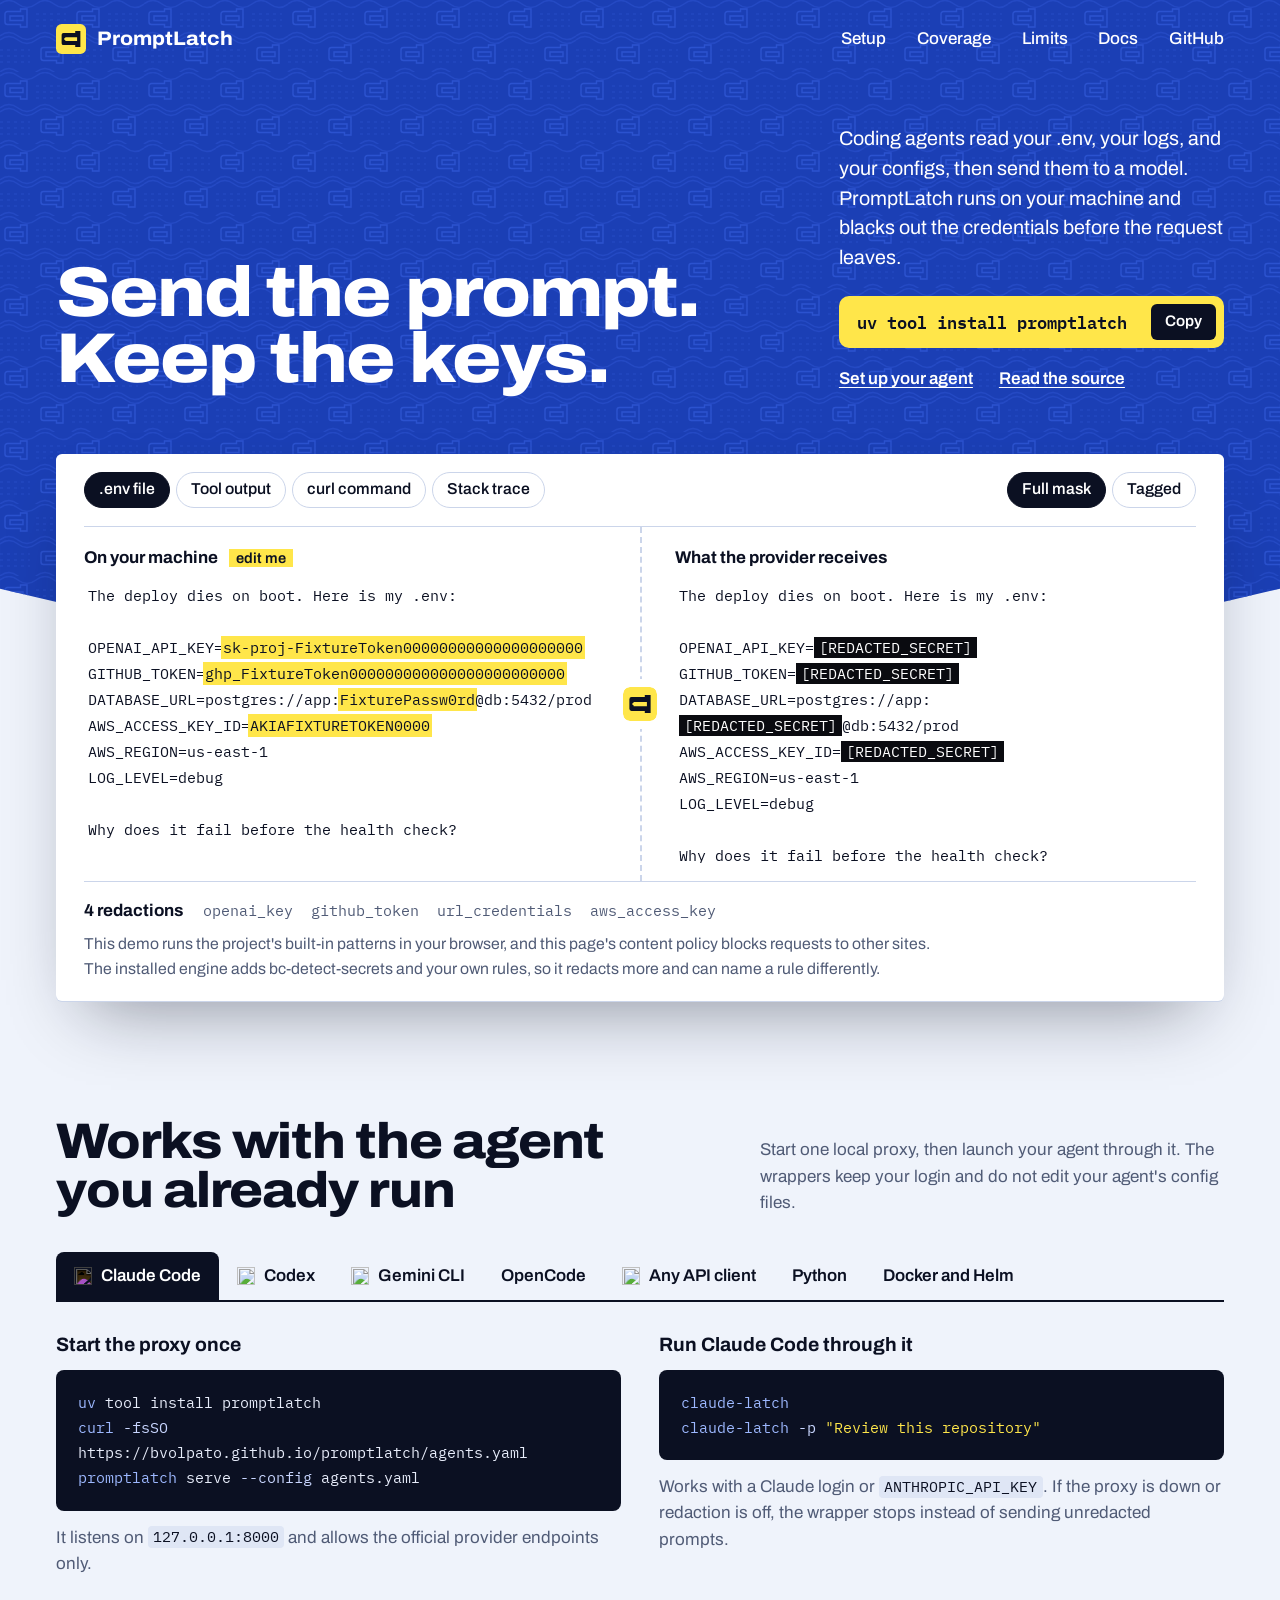
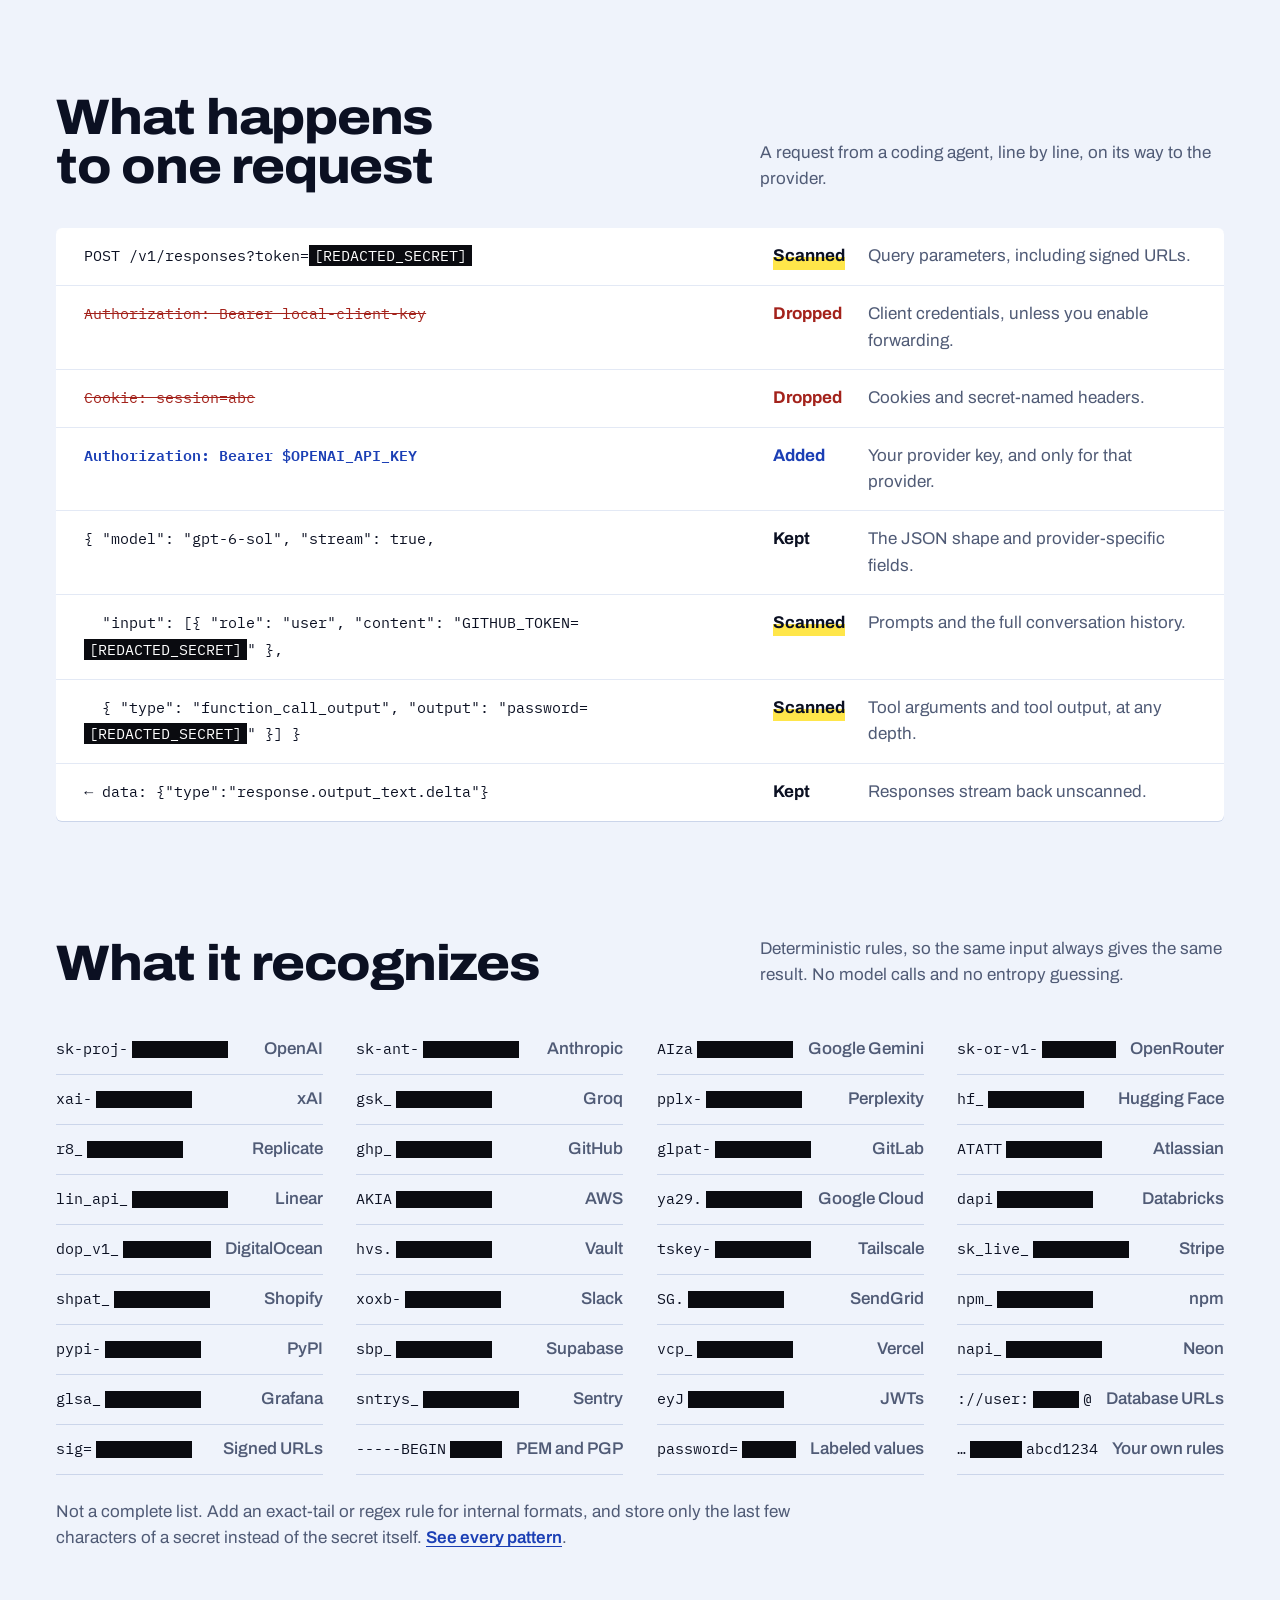
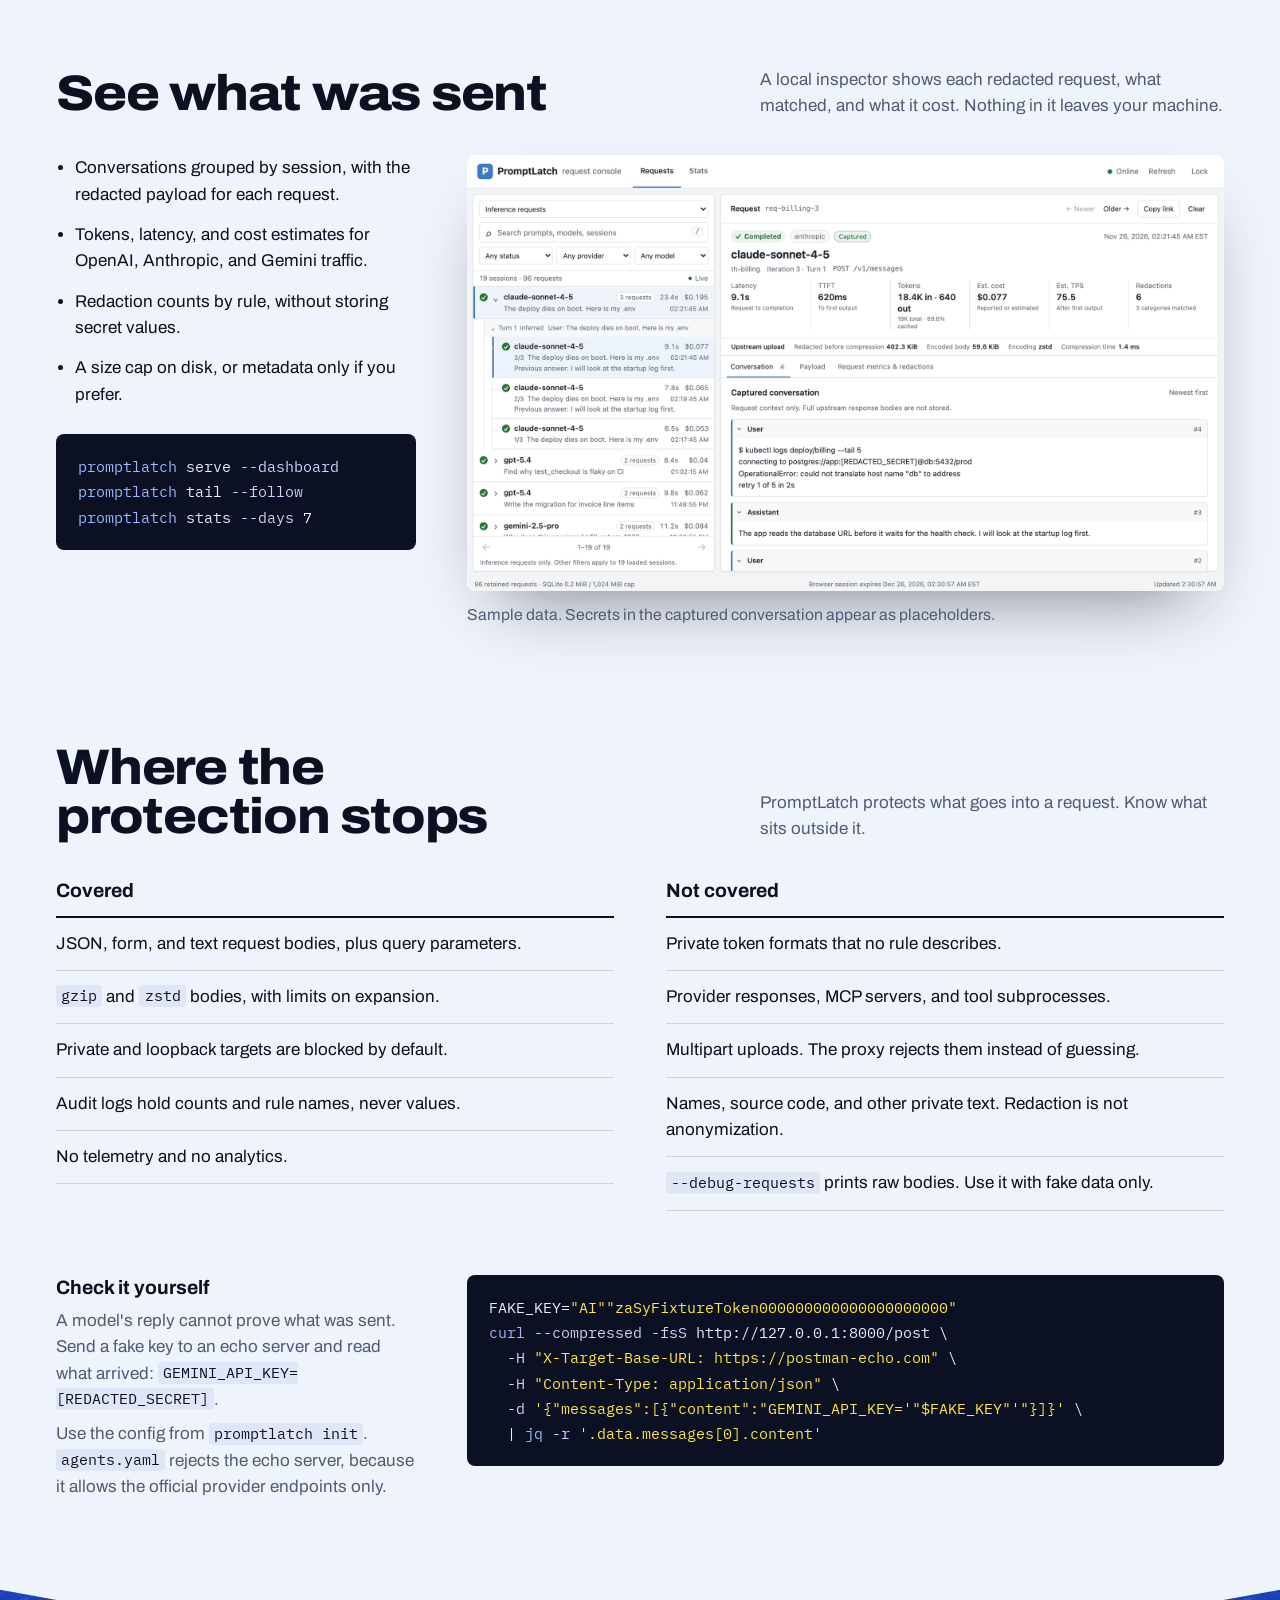
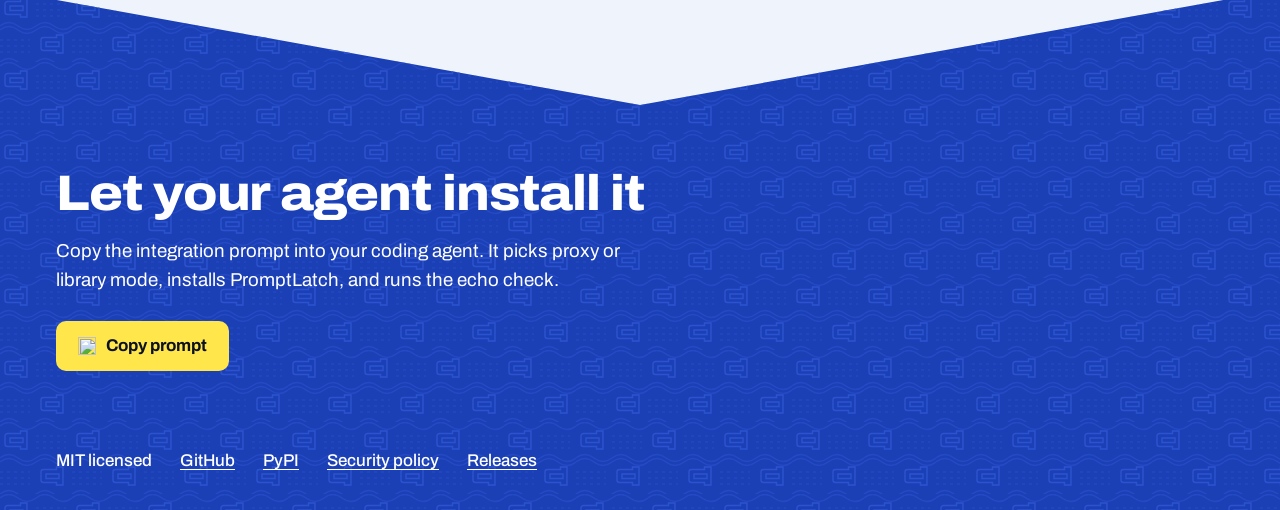
==== commit 788f2024: "[site] match the final engine and fix setup instructions The demo has the same code and placeholder " ====
--- a/site/index.html
+++ b/site/index.html
@@ -13,7 +13,9 @@
       content="A local proxy and Python library that redacts credentials from LLM requests before they leave your machine. Works with Claude Code, Codex, Gemini CLI, OpenCode, and any OpenAI-compatible client."
     />
     <meta name="theme-color" content="#1b3fb5" />
+    <link rel="canonical" href="https://bvolpato.github.io/promptlatch/" />
     <meta property="og:type" content="website" />
+    <meta property="og:site_name" content="PromptLatch" />
     <meta property="og:url" content="https://bvolpato.github.io/promptlatch/" />
     <meta property="og:title" content="PromptLatch: send the prompt, keep the keys" />
     <meta
@@ -21,6 +23,10 @@
       content="A local proxy that redacts credentials from LLM requests before they leave your machine."
     />
     <meta property="og:image" content="https://bvolpato.github.io/promptlatch/hero.png" />
+    <meta
+      property="og:image:alt"
+      content="A prompt with credentials on your machine, and the same prompt with the credentials redacted at the provider"
+    />
     <meta name="twitter:card" content="summary_large_image" />
     <meta name="twitter:image" content="https://bvolpato.github.io/promptlatch/hero.png" />
     <link rel="icon" href="./favicon.svg" type="image/svg+xml" />
@@ -90,7 +96,7 @@
             <label class="sheet-title" for="demo-input">On your machine <em>edit me</em></label>
             <div class="editor">
               <pre id="demo-backdrop" aria-hidden="true"></pre>
-              <textarea id="demo-input" spellcheck="false" autocomplete="off" autocapitalize="off">
+              <textarea id="demo-input" maxlength="50000" spellcheck="false" autocomplete="off" autocapitalize="off">
 Turn on JavaScript to run the demo.</textarea
               >
             </div>
@@ -108,7 +114,7 @@
         <p class="letter-note">
           This demo runs the project's built-in patterns in your browser, and this page's content
           policy blocks requests to other sites. The installed engine adds bc-detect-secrets and
-          your own rules.
+          your own rules, so it redacts more and can name a rule differently.
         </p>
       </section>
 
@@ -199,16 +205,16 @@
           <div class="panel" role="tabpanel" id="panel-opencode" aria-labelledby="tab-opencode" tabindex="0">
             <article>
               <h3>Start the proxy for OpenRouter</h3>
-              <pre><code data-lang="bash">git clone https://github.com/bvolpato/promptlatch.git
-cd promptlatch
-promptlatch serve \
-  --config examples/promptlatch-openrouter.config.yaml</code></pre>
+              <pre><code data-lang="bash">uv tool install promptlatch
+curl -fsSL -o openrouter.yaml \
+  https://raw.githubusercontent.com/bvolpato/promptlatch/main/examples/promptlatch-openrouter.config.yaml
+promptlatch serve --config openrouter.yaml</code></pre>
+              <p>This config allows OpenRouter only and keeps the key in OpenCode's environment.</p>
             </article>
             <article>
               <h3>Add the provider to your project</h3>
-              <pre><code data-lang="bash">cp examples/opencode-openrouter-promptlatch.json \
-  ~/my-project/opencode.json
-cd ~/my-project
+              <pre><code data-lang="bash">curl -fsSL -o opencode.json \
+  https://raw.githubusercontent.com/bvolpato/promptlatch/main/examples/opencode-openrouter-promptlatch.json
 export OPENROUTER_API_KEY="&lt;openrouter-upstream-key&gt;"
 opencode run "Say ok" \
   -m promptlatch-openrouter/openai/gpt-oss-120b</code></pre>
@@ -220,39 +226,37 @@
               <h3>Use one default provider</h3>
               <pre><code data-lang="bash">promptlatch init --target-base-url https://api.openai.com/v1
 export OPENAI_API_KEY="&lt;openai-upstream-key&gt;"
-promptlatch serve
-
-# Point any OpenAI-compatible client here
-export OPENAI_BASE_URL="http://127.0.0.1:8000/v1"</code></pre>
-              <p>
-                Chat Completions, Responses, Anthropic Messages, and Gemini routes pass through in
+promptlatch serve</code></pre>
+              <p>
+                Then set <code>OPENAI_BASE_URL=http://127.0.0.1:8000/v1</code> for any
+                OpenAI-compatible client. Chat Completions, Responses, Anthropic Messages, and Gemini routes pass through in
                 their own format, with streaming and tool calls.
               </p>
             </article>
             <article>
               <h3>OpenRouter request</h3>
-              <pre><code data-lang="bash"># config.yaml
-# target:
-#   allowed_base_urls:
-#     - https://openrouter.ai/api/v1
-
-curl http://127.0.0.1:8000/v1/responses \
+              <pre><code data-lang="bash">curl http://127.0.0.1:8000/v1/responses \
   -H "X-Target-Base-URL: https://openrouter.ai/api/v1" \
   -H "X-Target-API-Key: $OPENROUTER_API_KEY" \
   -H "Content-Type: application/json" \
   -d '{"model":"openai/gpt-oss-120b","input":"Say ok"}'</code></pre>
-              <p>Choose a provider per request. The configured key is never sent to another host.</p>
+              <p>
+                Choose a provider per request. The configured key is never sent to another host. To
+                limit the hosts, list each one in the config:
+              </p>
+              <pre><code data-lang="yaml">target:
+  allowed_base_urls:
+    - https://api.openai.com/v1
+    - https://openrouter.ai/api/v1</code></pre>
             </article>
           </div>
 
           <div class="panel" role="tabpanel" id="panel-python" aria-labelledby="tab-python" tabindex="0">
             <article>
               <h3>Add the library</h3>
-              <pre><code data-lang="bash">uv add promptlatch
-# or
-python -m pip install promptlatch</code></pre>
-              <p>
-                No proxy needed. Four helpers cover text, messages, SDK parameters, and raw
+              <pre><code data-lang="bash">uv add promptlatch</code></pre>
+              <p>
+                Or use <code>python -m pip install promptlatch</code>. No proxy needed. Four helpers cover text, messages, SDK parameters, and raw
                 payloads. They return a redacted copy and leave your input unchanged.
               </p>
             </article>
@@ -285,6 +289,10 @@
 
 curl --retry 10 --retry-all-errors --retry-delay 1 \
   -fsS http://127.0.0.1:8000/healthz</code></pre>
+              <p>
+                <code>provider.env</code> holds <code>PROMPTLATCH_TARGET_BASE_URL</code> and
+                <code>PROMPTLATCH_TARGET_API_KEY</code>.
+              </p>
             </article>
             <article>
               <h3>Helm</h3>
@@ -295,7 +303,11 @@
   https://github.com/bvolpato/promptlatch/releases/download/v0.2.11/promptlatch-0.2.11.tgz \
   --set env.PROMPTLATCH_TARGET_DEFAULT_BASE_URL=https://api.openai.com/v1 \
   --set existingSecret=promptlatch-env</code></pre>
-              <p>For network access, set a target allowlist and a proxy API key.</p>
+              <p>
+                <code>kubernetes.env</code> holds <code>PROMPTLATCH_TARGET_API_KEY</code> and
+                <code>PROMPTLATCH_SERVER_API_KEY</code>. See the
+                <a href="https://github.com/bvolpato/promptlatch/blob/main/docs/deployment.md">deployment guide</a>.
+              </p>
             </article>
           </div>
         </div>
@@ -461,7 +473,11 @@
             <h3>Check it yourself</h3>
             <p>
               A model's reply cannot prove what was sent. Send a fake key to an echo server and read
-              what arrived.
+              what arrived: <code>GEMINI_API_KEY=[REDACTED_SECRET]</code>.
+            </p>
+            <p>
+              Use the config from <code>promptlatch init</code>. <code>agents.yaml</code> rejects the
+              echo server, because it allows the official provider endpoints only.
             </p>
           </div>
           <pre><code data-lang="bash">FAKE_KEY="AI""zaSyFixtureToken000000000000000000000"
@@ -469,9 +485,7 @@
   -H "X-Target-Base-URL: https://postman-echo.com" \
   -H "Content-Type: application/json" \
   -d '{"messages":[{"content":"GEMINI_API_KEY='"$FAKE_KEY"'"}]}' \
-  | jq -r '.data.messages[0].content'
-
-# GEMINI_API_KEY=[REDACTED_SECRET]</code></pre>
+  | jq -r '.data.messages[0].content'</code></pre>
         </div>
       </section>
     </main>
--- a/site/styles.css
+++ b/site/styles.css
@@ -7,15 +7,15 @@
 }
 
 @font-face {
-  font-family: "Plex Mono";
-  src: url("./fonts/plex-mono-400.woff2") format("woff2");
+  font-family: "Latch Mono";
+  src: url("./fonts/latch-mono-400.woff2") format("woff2");
   font-weight: 400;
   font-display: swap;
 }
 
 @font-face {
-  font-family: "Plex Mono";
-  src: url("./fonts/plex-mono-600.woff2") format("woff2");
+  font-family: "Latch Mono";
+  src: url("./fonts/latch-mono-600.woff2") format("woff2");
   font-weight: 600;
   font-display: swap;
 }
@@ -33,7 +33,7 @@
   --marker: #0a0b10;
   --drop: #a3221b;
   --sans: Archivo, ui-sans-serif, system-ui, -apple-system, "Segoe UI", sans-serif;
-  --mono: "Plex Mono", ui-monospace, "SFMono-Regular", Menlo, Consolas, monospace;
+  --mono: "Latch Mono", ui-monospace, "SFMono-Regular", Menlo, Consolas, monospace;
   --gutter: clamp(18px, 4.5vw, 56px);
 }
 
@@ -381,7 +381,7 @@
   caret-color: var(--ink);
 }
 
-html:not(.js) .editor textarea {
+#demo:not(.live) .editor textarea {
   color: var(--muted);
 }
 
@@ -524,6 +524,10 @@
   margin-bottom: 12px;
 }
 
+.panel article > p + .code {
+  margin-top: 14px;
+}
+
 .panel article > p {
   max-width: 62ch;
   margin-top: 14px;
@@ -537,6 +541,7 @@
   background: #dfe6f5;
   color: var(--ink);
   font-size: 0.88em;
+  overflow-wrap: anywhere;
 }
 
 pre:has(> code) {
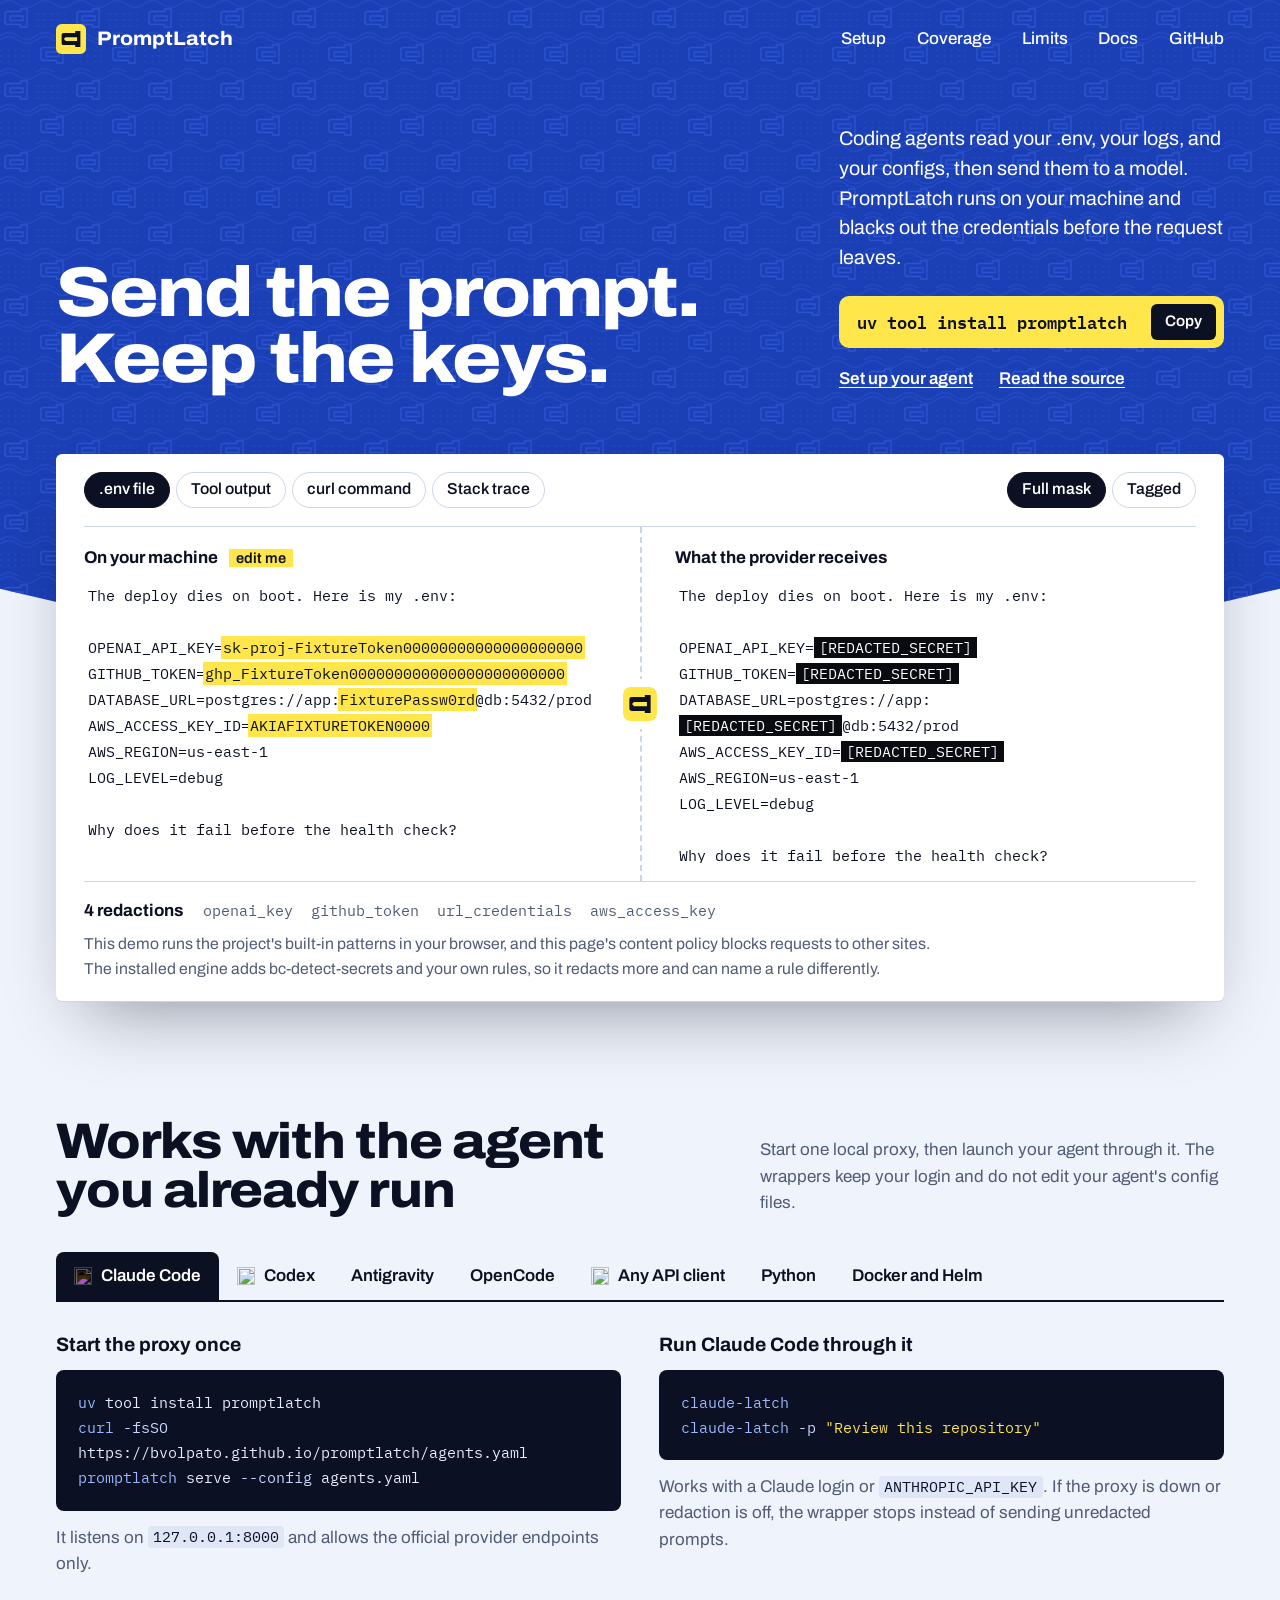
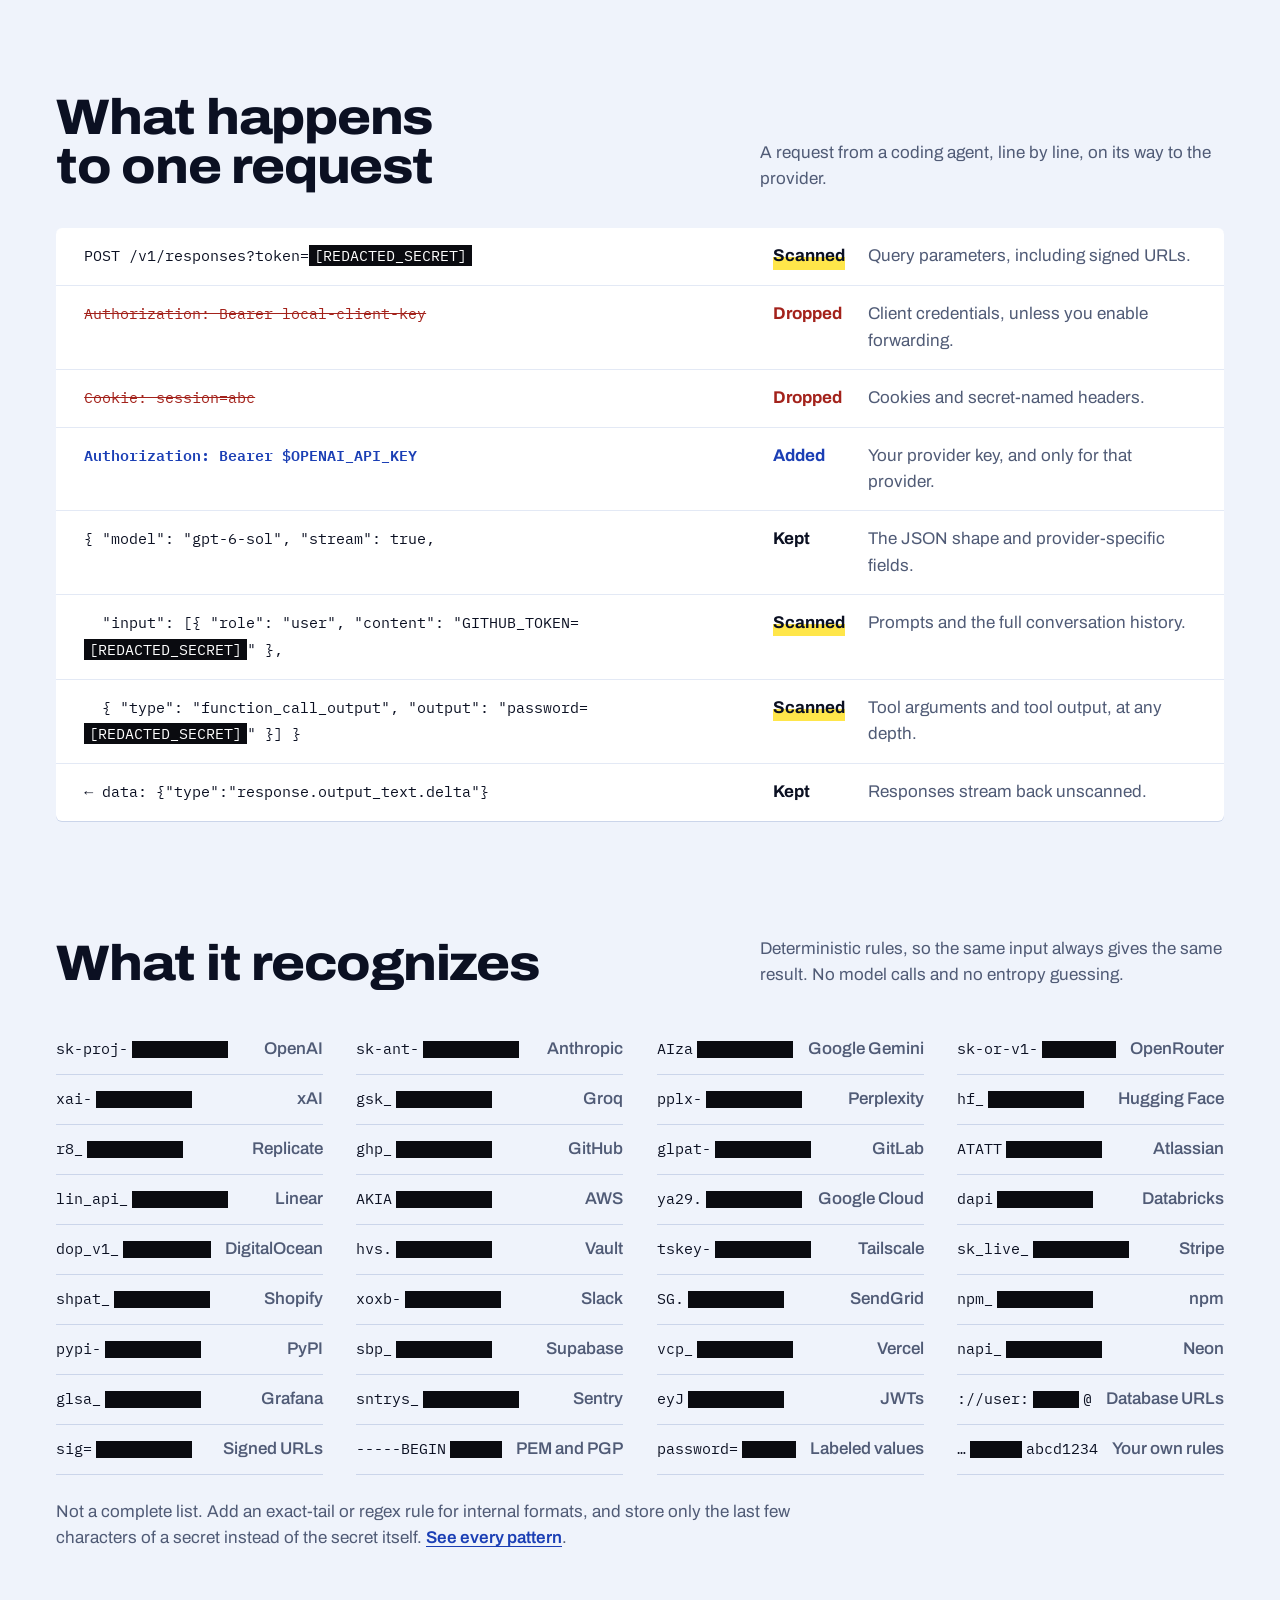
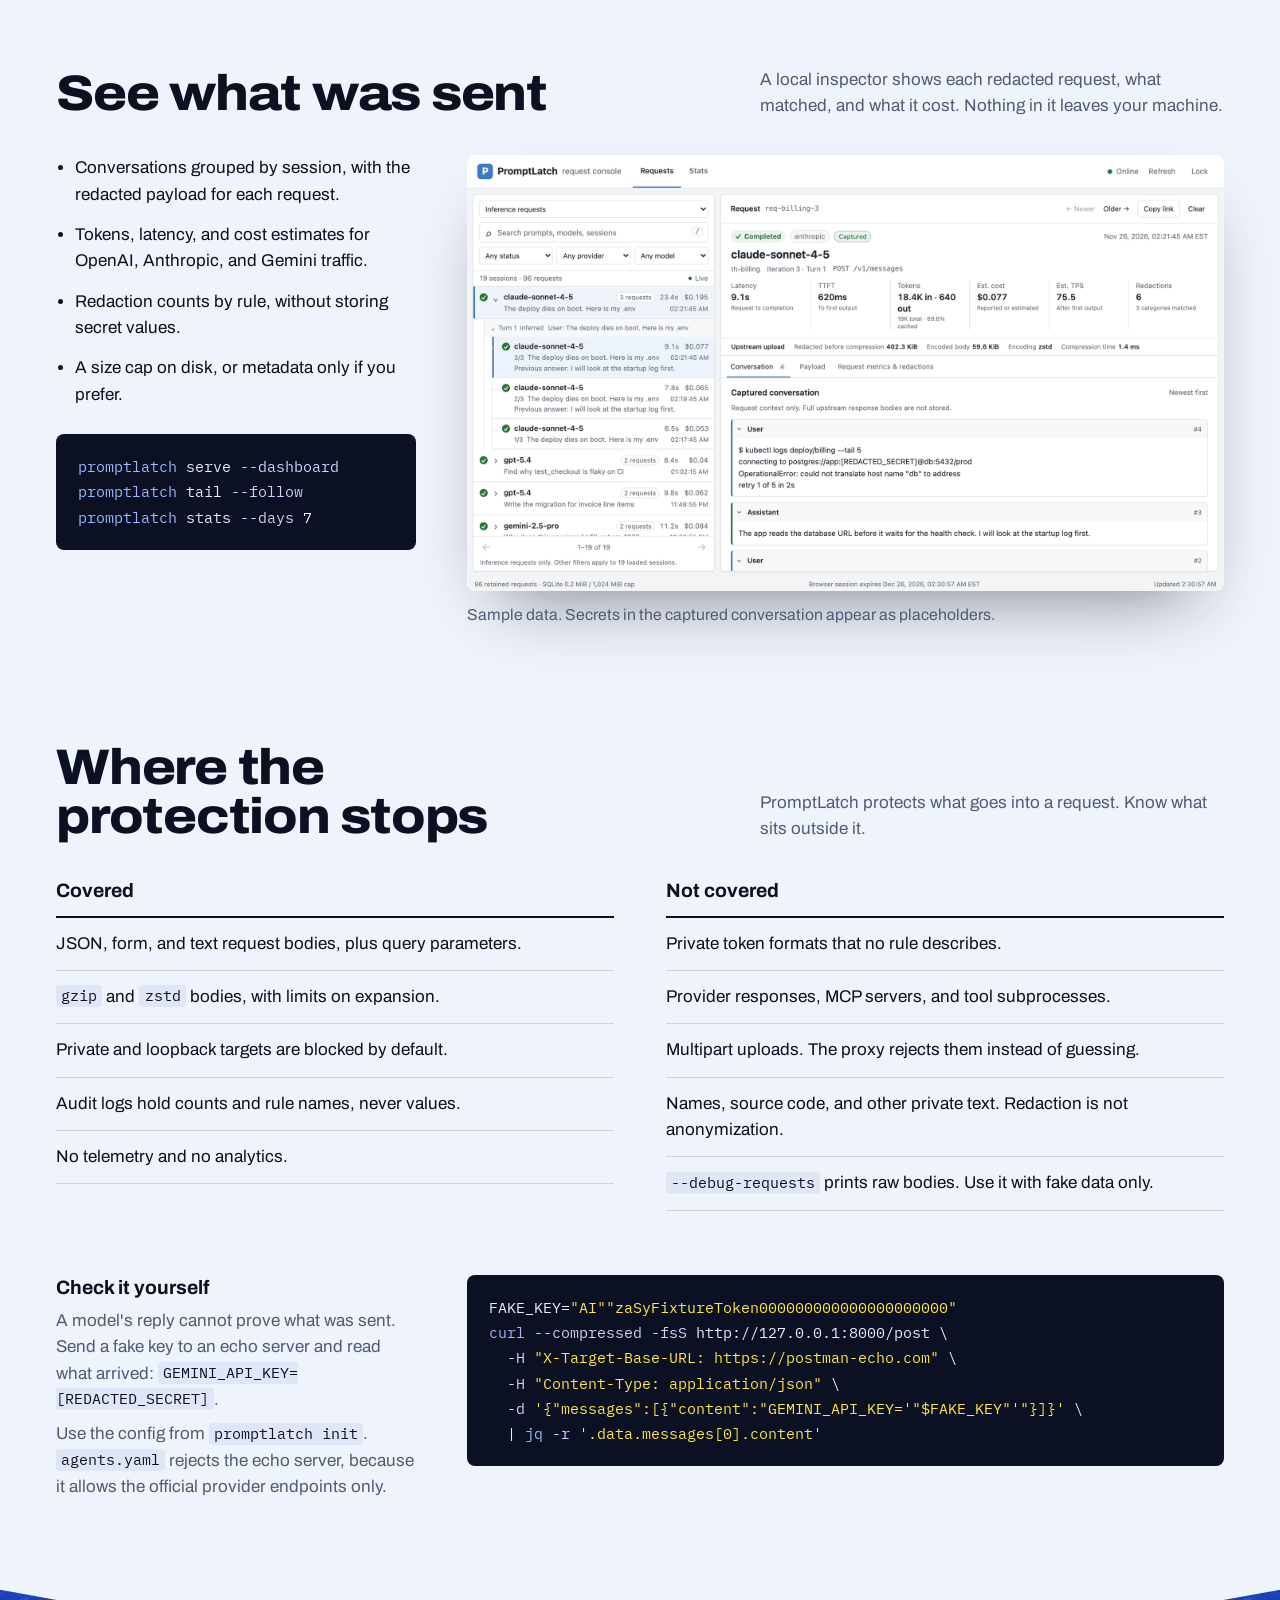
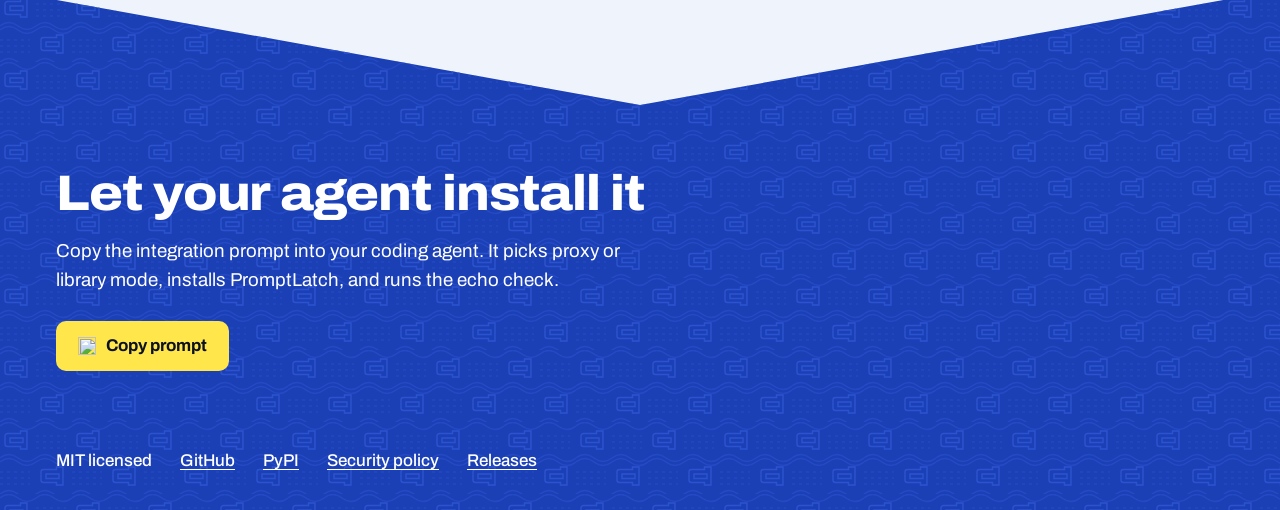
==== commit 282dffc5: "[docs] replace Gemini CLI setup with Antigravity CLI Google replaced Gemini CLI with Antigravity CLI" ====
--- a/site/index.html
+++ b/site/index.html
@@ -10,7 +10,7 @@
     <title>PromptLatch: send the prompt, keep the keys</title>
     <meta
       name="description"
-      content="A local proxy and Python library that redacts credentials from LLM requests before they leave your machine. Works with Claude Code, Codex, Gemini CLI, OpenCode, and any OpenAI-compatible client."
+      content="A local proxy and Python library that redacts credentials from LLM requests before they leave your machine. Works with Claude Code, Codex, Antigravity CLI, OpenCode, and any OpenAI-compatible client."
     />
     <meta name="theme-color" content="#1b3fb5" />
     <link rel="canonical" href="https://bvolpato.github.io/promptlatch/" />
@@ -134,9 +134,7 @@
             <button type="button" role="tab" id="tab-codex" aria-controls="panel-codex">
               <img src="./icons/codex.svg" alt="" width="18" height="18" />Codex
             </button>
-            <button type="button" role="tab" id="tab-gemini" aria-controls="panel-gemini">
-              <img src="./icons/gemini.svg" alt="" width="18" height="18" />Gemini CLI
-            </button>
+            <button type="button" role="tab" id="tab-antigravity" aria-controls="panel-antigravity">Antigravity</button>
             <button type="button" role="tab" id="tab-opencode" aria-controls="panel-opencode">OpenCode</button>
             <button type="button" role="tab" id="tab-client" aria-controls="panel-client">
               <img src="./icons/openai.svg" alt="" width="18" height="18" />Any API client
@@ -183,21 +181,26 @@
             </article>
           </div>
 
-          <div class="panel" role="tabpanel" id="panel-gemini" aria-labelledby="tab-gemini" tabindex="0">
-            <article>
-              <h3>Start the proxy once</h3>
+          <div class="panel" role="tabpanel" id="panel-antigravity" aria-labelledby="tab-antigravity" tabindex="0">
+            <article>
+              <h3>Start the proxy for the Gemini API</h3>
               <pre><code data-lang="bash">uv tool install promptlatch
 curl -fsSO https://bvolpato.github.io/promptlatch/agents.yaml
-promptlatch serve --config agents.yaml</code></pre>
-              <p>It listens on <code>127.0.0.1:8000</code> and allows the official provider endpoints only.</p>
-            </article>
-            <article>
-              <h3>Run Gemini CLI through it</h3>
-              <pre><code data-lang="bash">gemini-latch
-gemini-latch -p "Summarize recent changes"</code></pre>
-              <p>
-                Works with Google sign-in or <code>GEMINI_API_KEY</code>. Vertex AI and other modes
-                that would bypass the proxy stop with an error.
+PROMPTLATCH_TARGET_BASE_URL=https://generativelanguage.googleapis.com \
+  promptlatch serve --config agents.yaml</code></pre>
+              <p>
+                <code>claude-latch</code> and <code>codex-latch</code> can use the same proxy. Still on
+                Gemini CLI? Run <code>gemini-latch</code>.
+              </p>
+            </article>
+            <article>
+              <h3>Run Antigravity CLI through it</h3>
+              <pre><code data-lang="bash">export GEMINI_API_KEY="&lt;gemini-api-key&gt;"
+export GOOGLE_GEMINI_BASE_URL="http://127.0.0.1:8000"
+agy --settings '{"modelProvider":"gemini"}'</code></pre>
+              <p>
+                Needs a Gemini API key. Account sign-in ignores the proxy, and no wrapper checks this.
+                Run <code>promptlatch tail --follow</code> and confirm that your first request appears.
               </p>
             </article>
           </div>
@@ -285,7 +288,7 @@
               <pre><code data-lang="bash">docker run -d --name promptlatch --rm \
   -p 127.0.0.1:8000:8000 \
   --env-file "$HOME/.config/promptlatch/provider.env" \
-  ghcr.io/bvolpato/promptlatch:0.2.11
+  ghcr.io/bvolpato/promptlatch:0.3.0
 
 curl --retry 10 --retry-all-errors --retry-delay 1 \
   -fsS http://127.0.0.1:8000/healthz</code></pre>
@@ -300,7 +303,7 @@
   --from-env-file="$HOME/.config/promptlatch/kubernetes.env"
 
 helm install promptlatch \
-  https://github.com/bvolpato/promptlatch/releases/download/v0.2.11/promptlatch-0.2.11.tgz \
+  https://github.com/bvolpato/promptlatch/releases/download/v0.3.0/promptlatch-0.3.0.tgz \
   --set env.PROMPTLATCH_TARGET_DEFAULT_BASE_URL=https://api.openai.com/v1 \
   --set existingSecret=promptlatch-env</code></pre>
               <p>
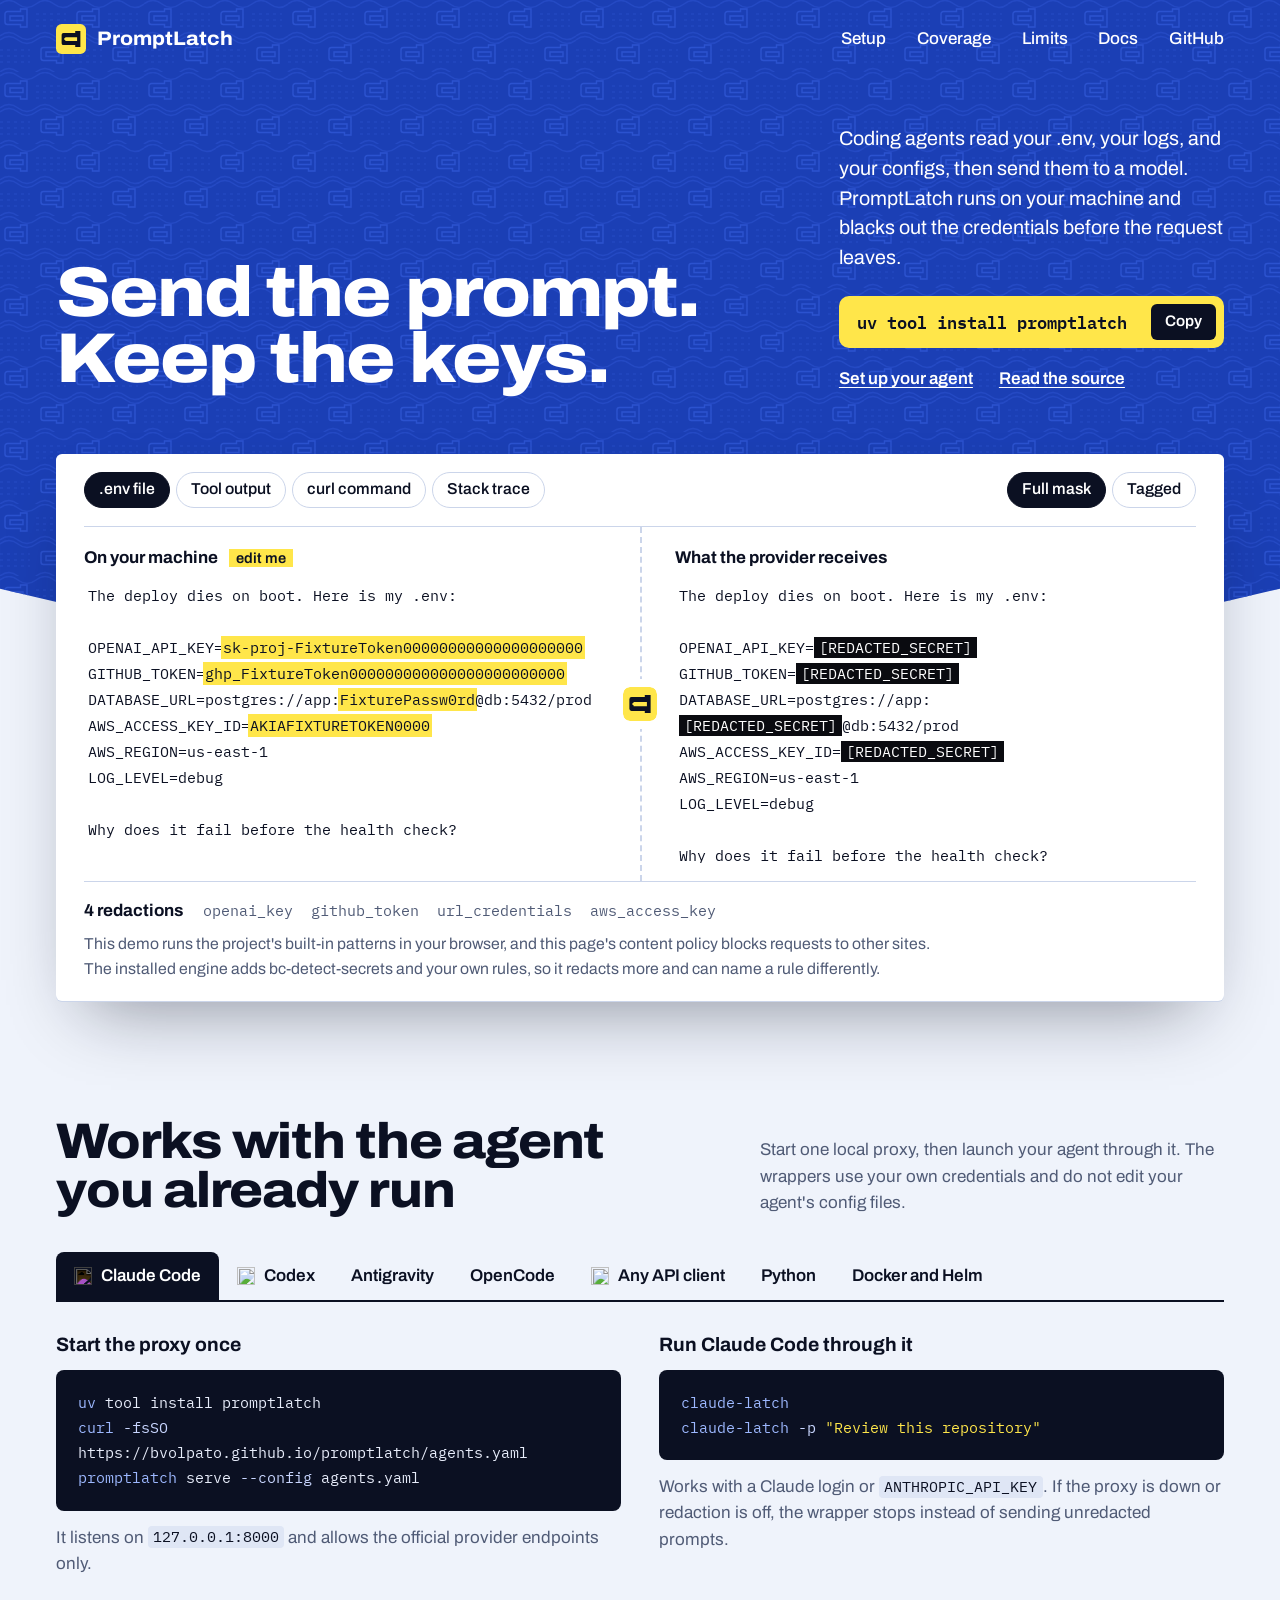
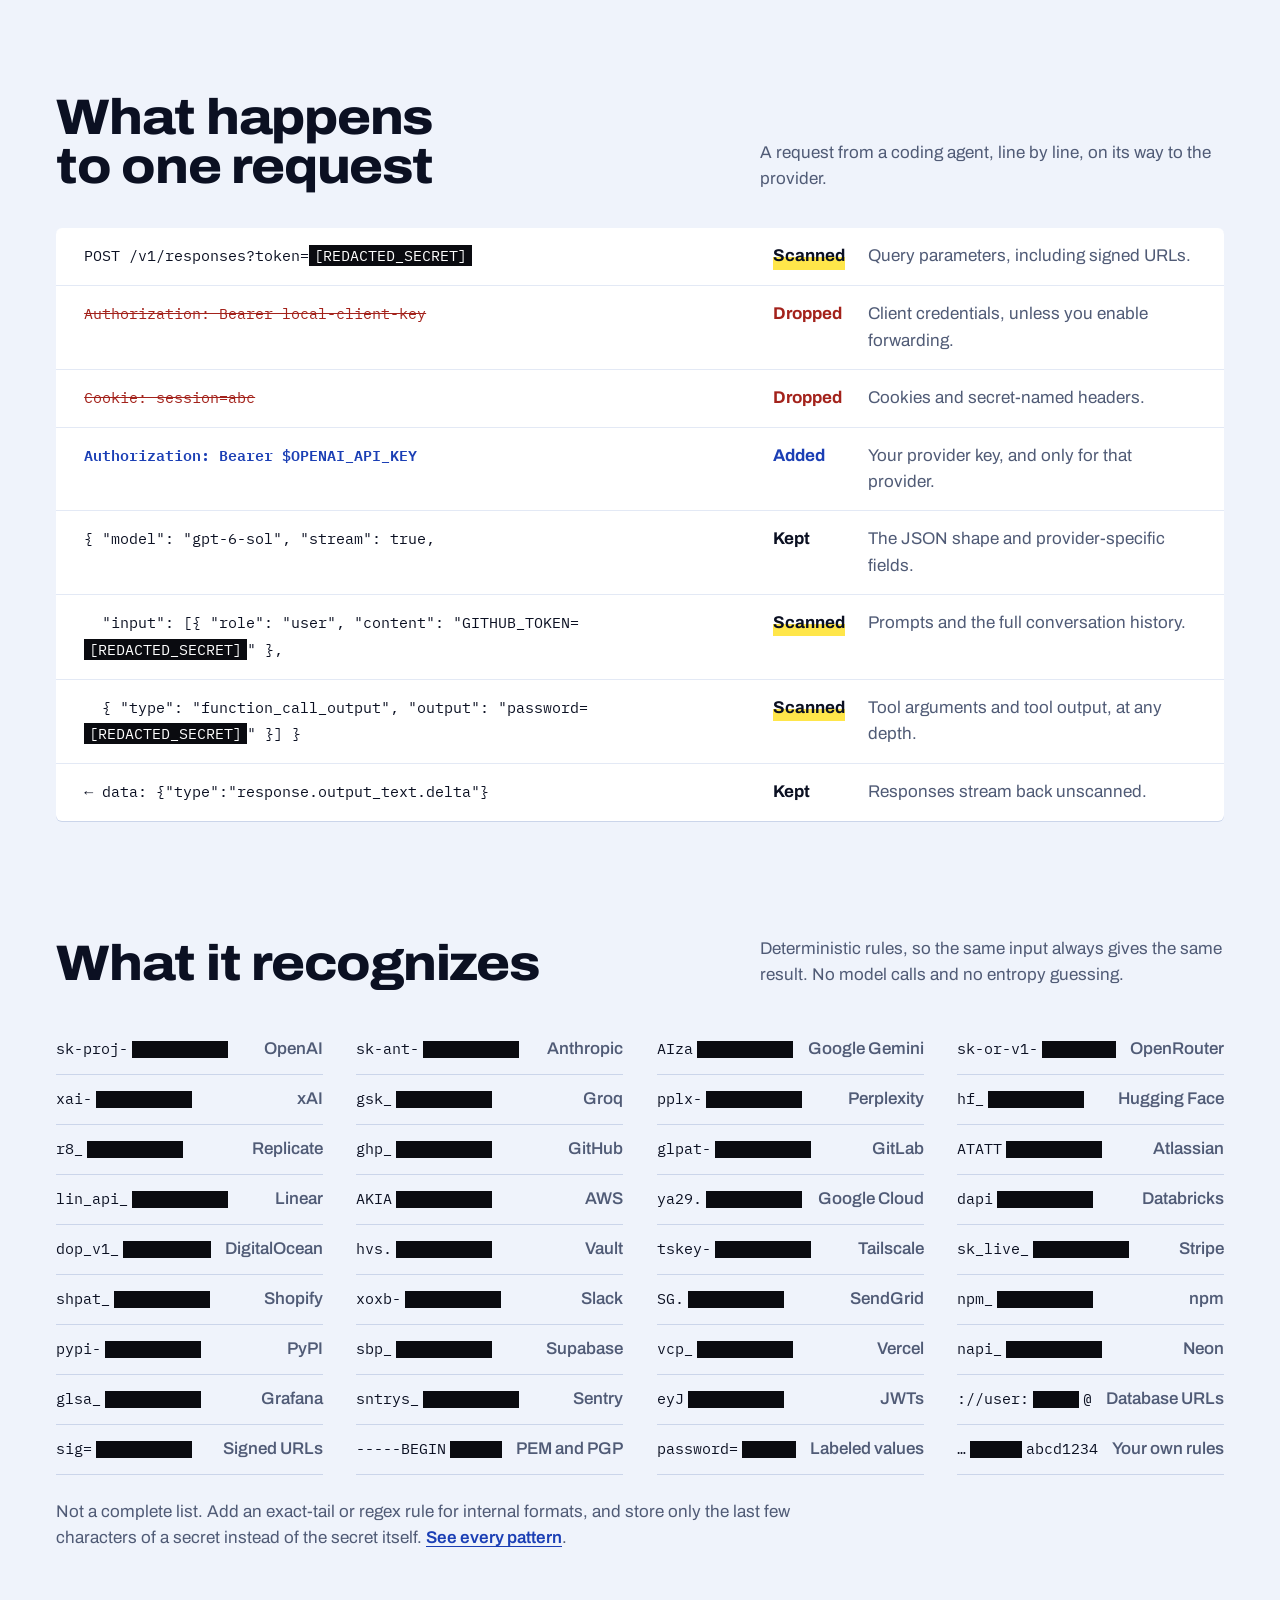
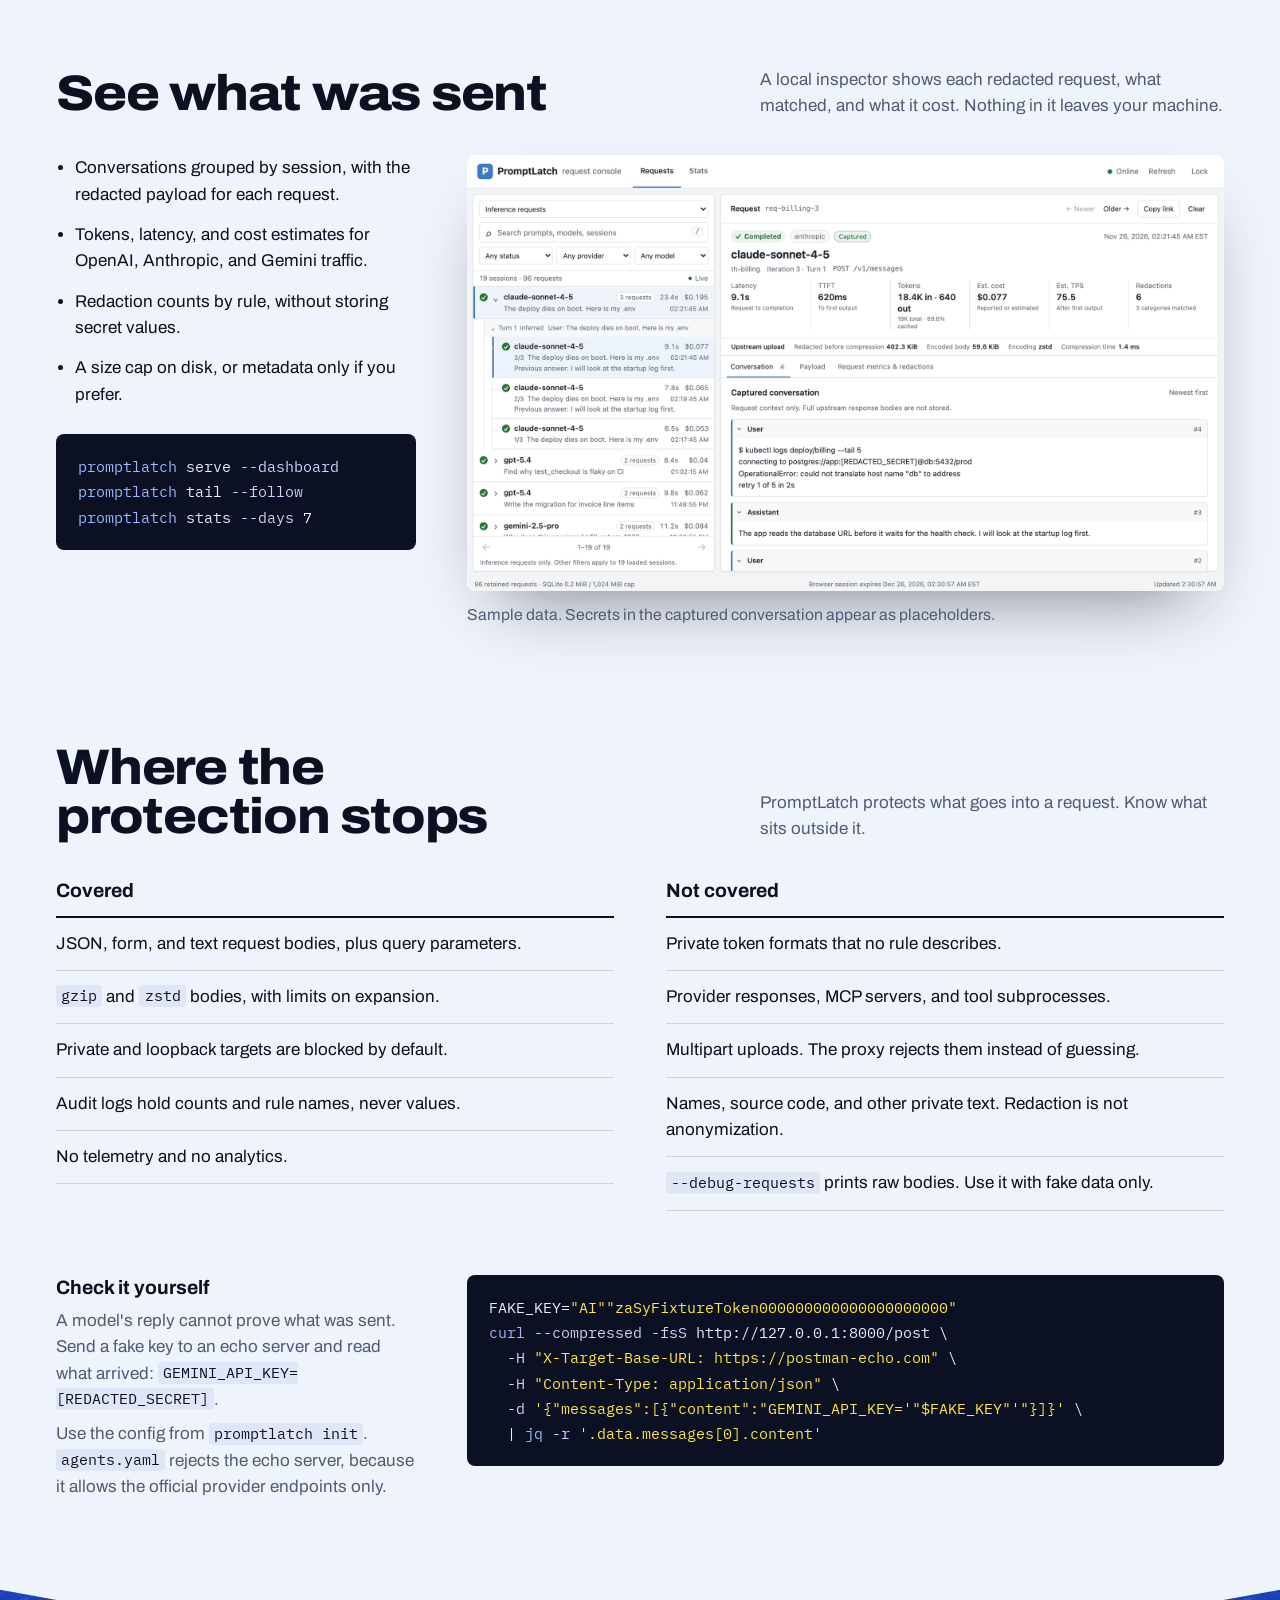
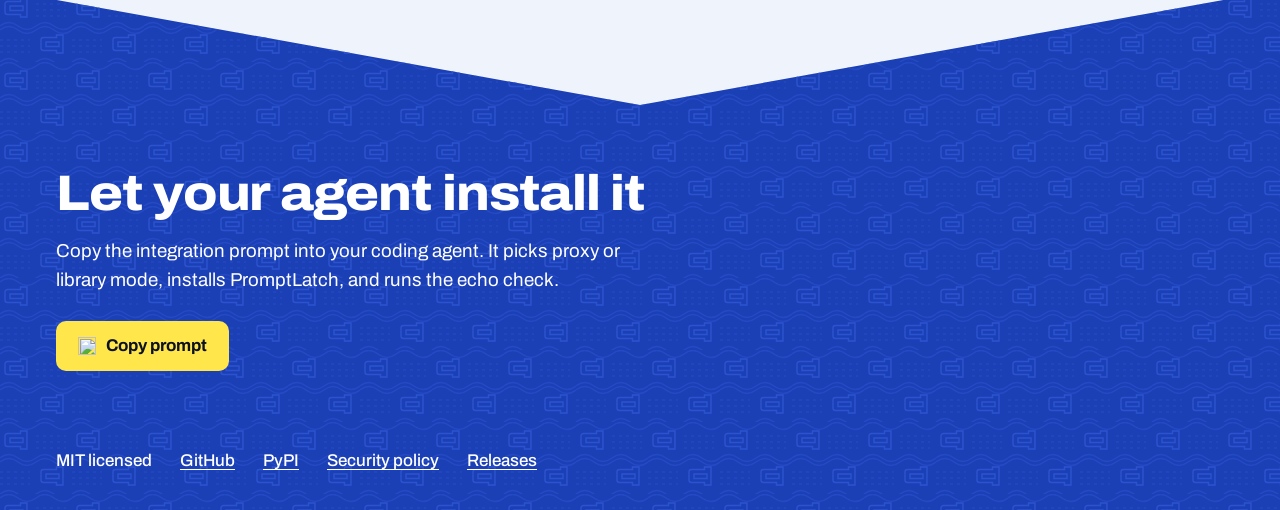
==== commit f2309907: "[launchers] add agy-latch and remove gemini-latch Google replaced Gemini CLI with Antigravity CLI. a" ====
--- a/site/index.html
+++ b/site/index.html
@@ -122,8 +122,8 @@
         <div class="section-head">
           <h2 id="setup-title">Works with the agent you already run</h2>
           <p>
-            Start one local proxy, then launch your agent through it. The wrappers keep your login
-            and do not edit your agent's config files.
+            Start one local proxy, then launch your agent through it. The wrappers use your own
+            credentials and do not edit your agent's config files.
           </p>
         </div>
         <div class="tabs">
@@ -183,24 +183,20 @@
 
           <div class="panel" role="tabpanel" id="panel-antigravity" aria-labelledby="tab-antigravity" tabindex="0">
             <article>
-              <h3>Start the proxy for the Gemini API</h3>
+              <h3>Start the proxy once</h3>
               <pre><code data-lang="bash">uv tool install promptlatch
 curl -fsSO https://bvolpato.github.io/promptlatch/agents.yaml
-PROMPTLATCH_TARGET_BASE_URL=https://generativelanguage.googleapis.com \
-  promptlatch serve --config agents.yaml</code></pre>
-              <p>
-                <code>claude-latch</code> and <code>codex-latch</code> can use the same proxy. Still on
-                Gemini CLI? Run <code>gemini-latch</code>.
-              </p>
+promptlatch serve --config agents.yaml</code></pre>
+              <p>It listens on <code>127.0.0.1:8000</code> and allows the official provider endpoints only.</p>
             </article>
             <article>
               <h3>Run Antigravity CLI through it</h3>
               <pre><code data-lang="bash">export GEMINI_API_KEY="&lt;gemini-api-key&gt;"
-export GOOGLE_GEMINI_BASE_URL="http://127.0.0.1:8000"
-agy --settings '{"modelProvider":"gemini"}'</code></pre>
-              <p>
-                Needs a Gemini API key. Account sign-in ignores the proxy, and no wrapper checks this.
-                Run <code>promptlatch tail --follow</code> and confirm that your first request appears.
+agy-latch
+agy-latch -p "Summarize recent changes"</code></pre>
+              <p>
+                Needs a Gemini API key, because account sign-in does not use the proxy. If the proxy is down
+                or a setting would bypass it, the wrapper stops instead of sending unredacted prompts.
               </p>
             </article>
           </div>
